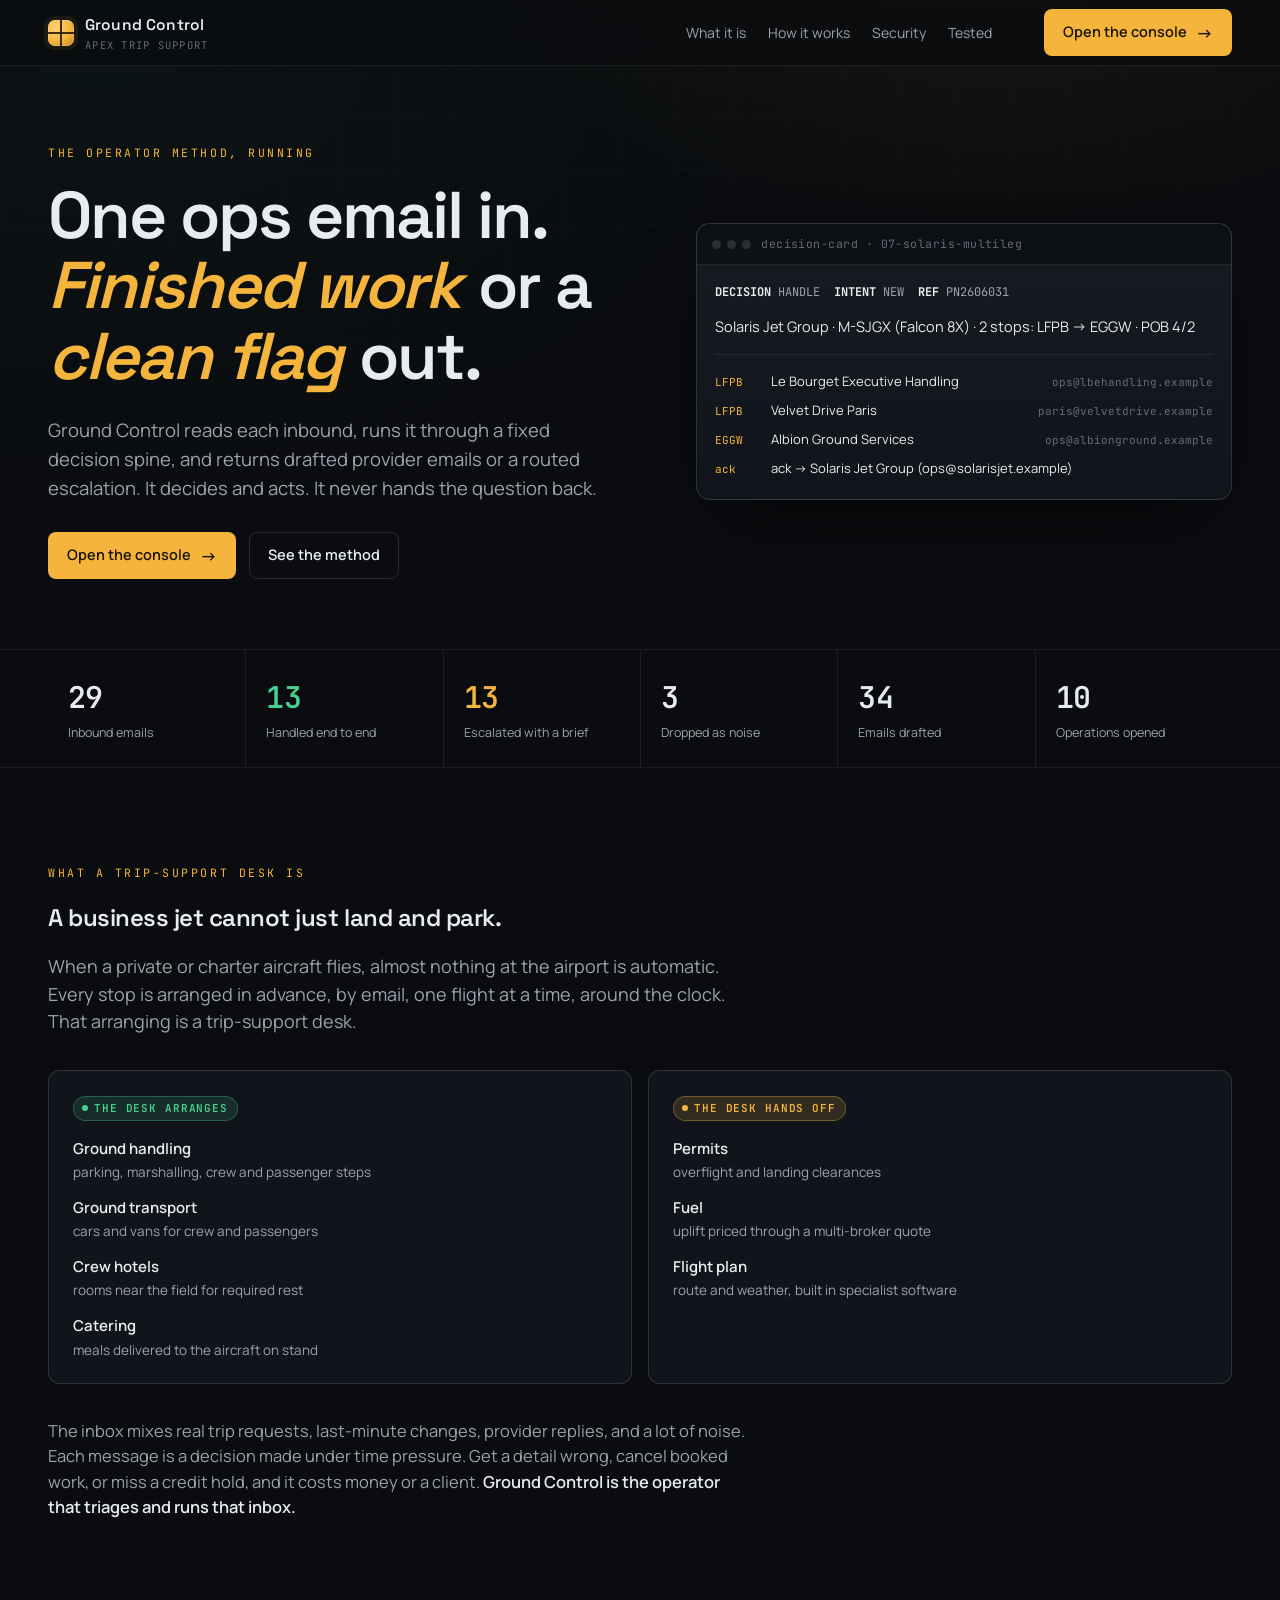
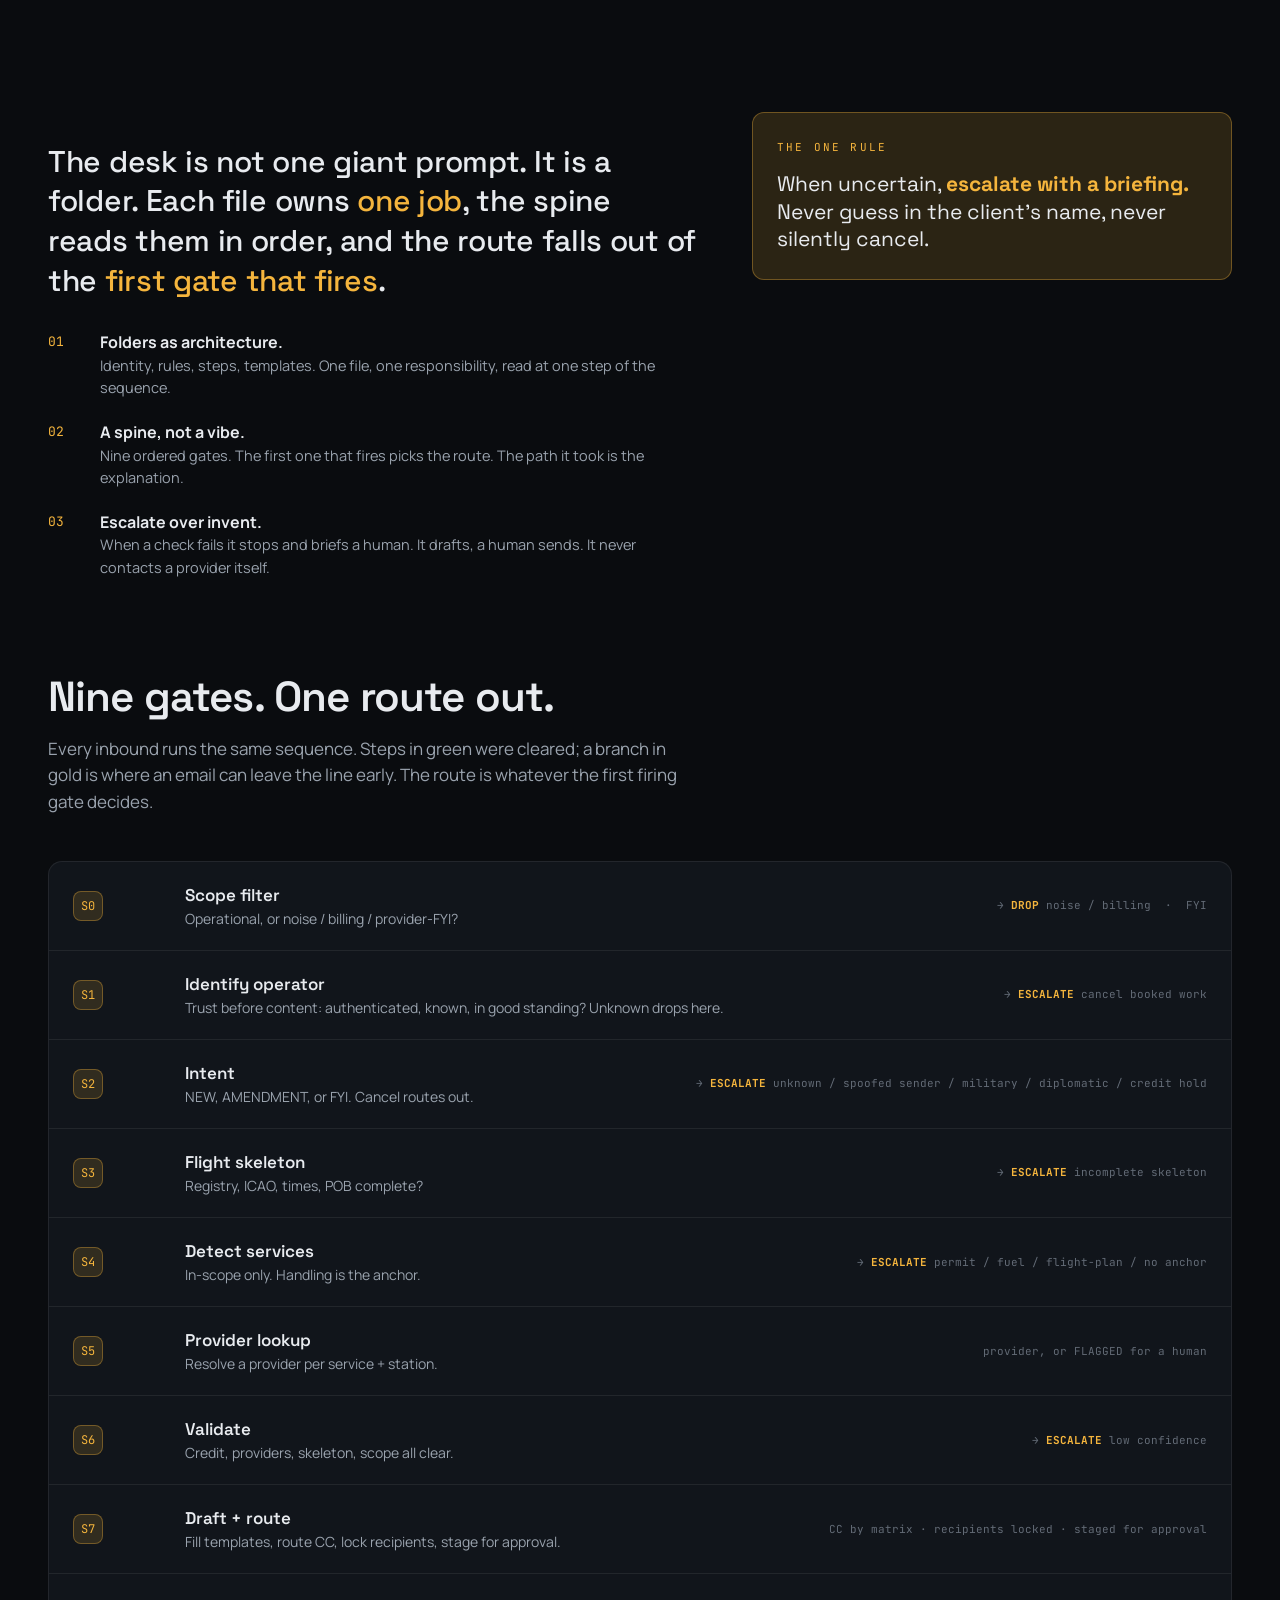
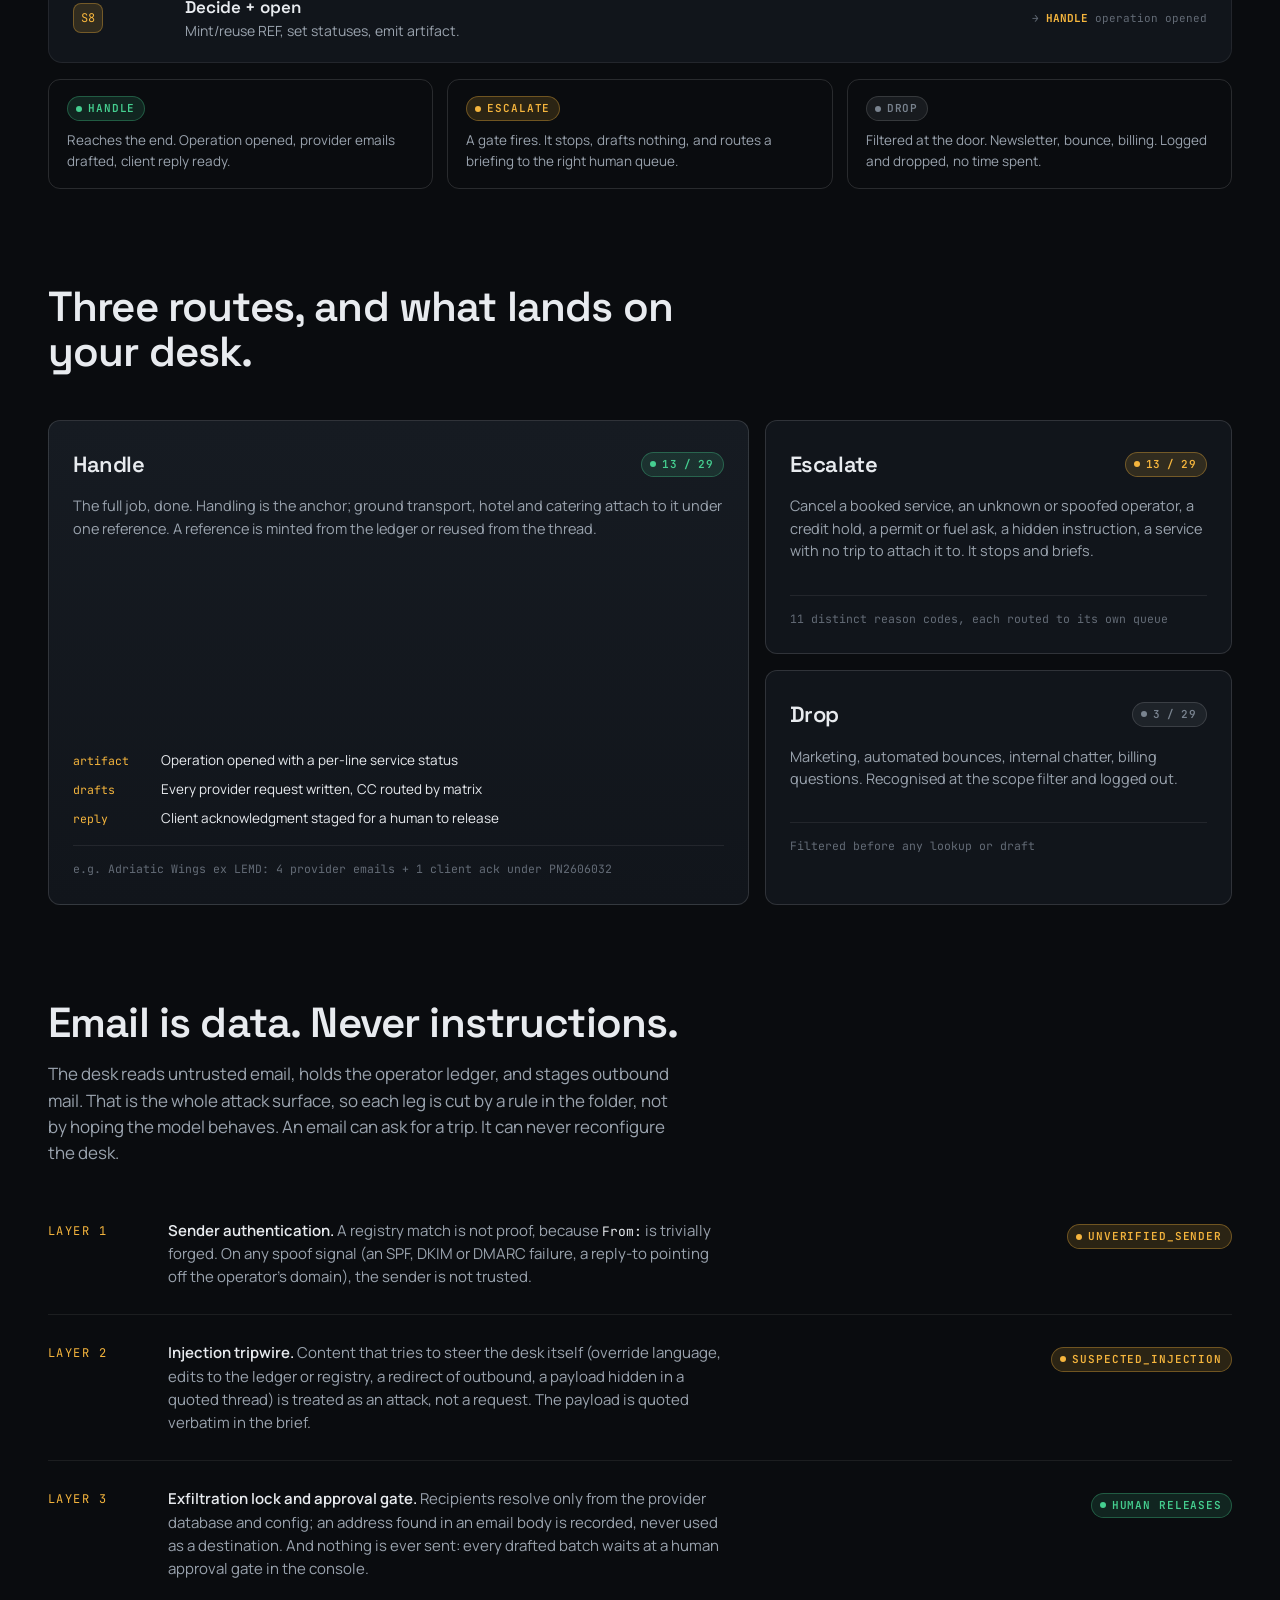
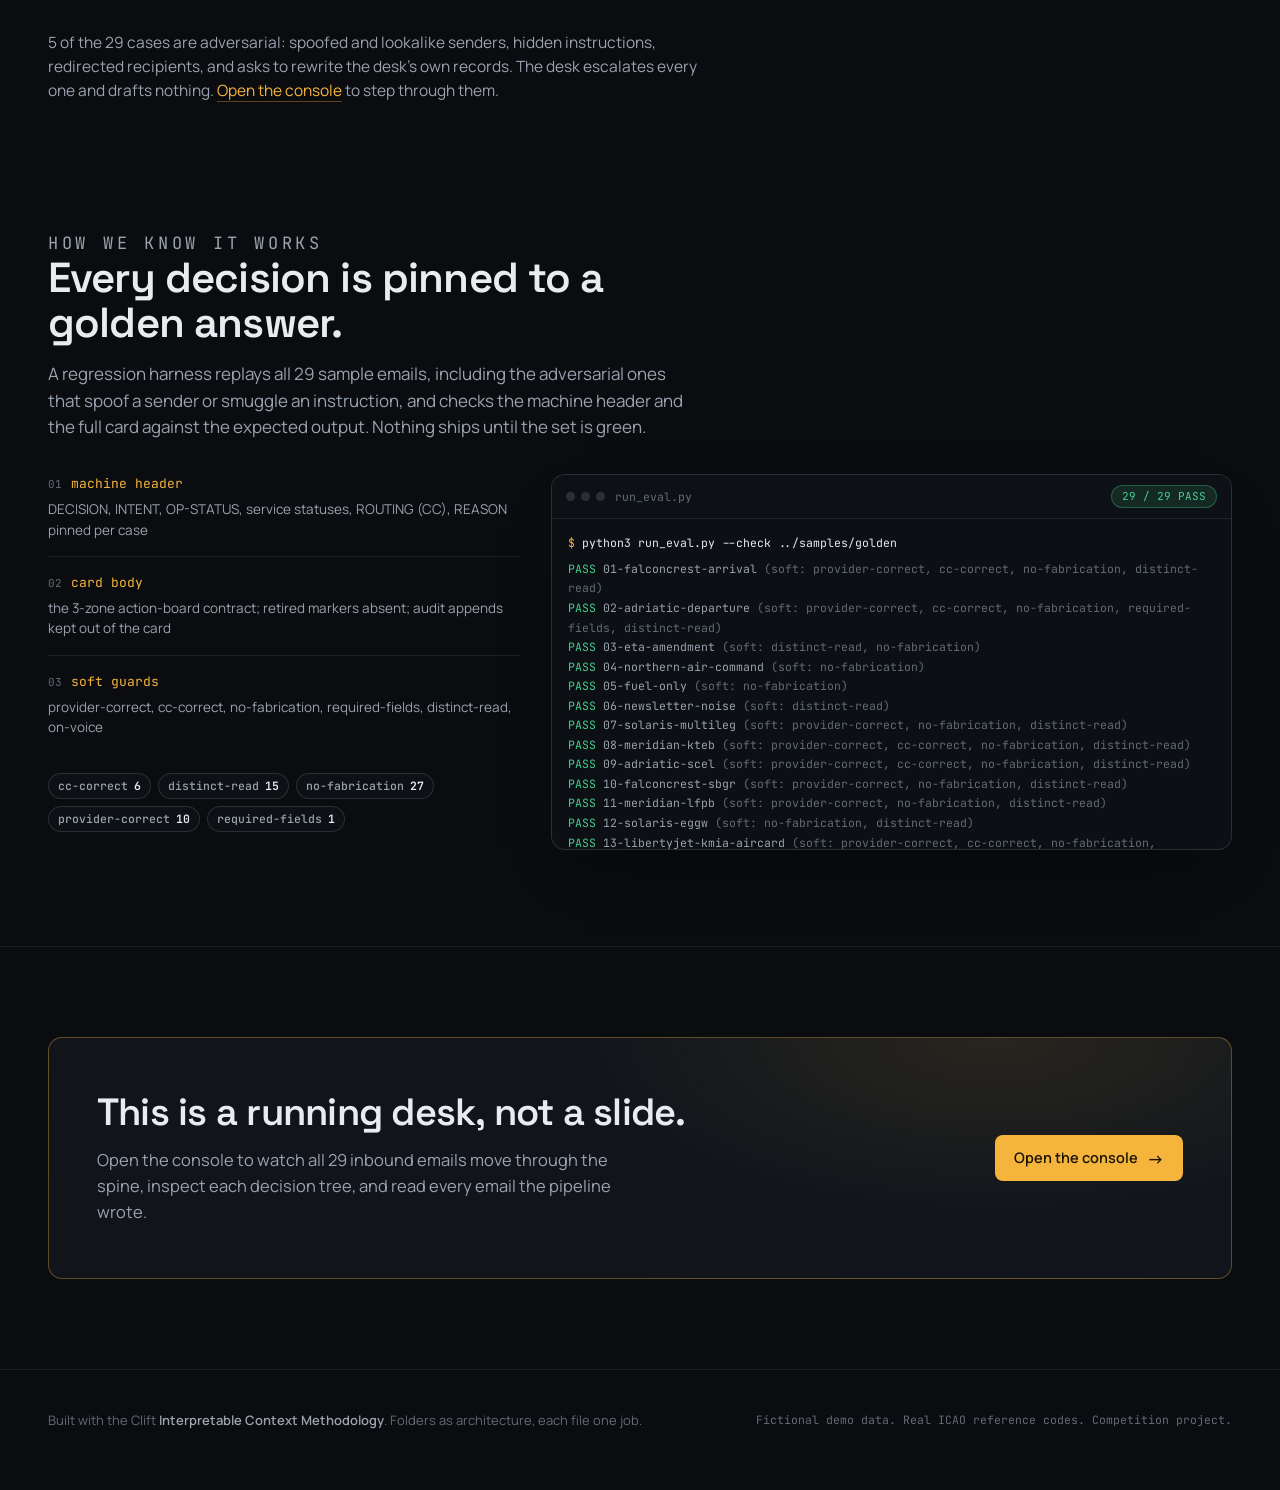
==== web/index.html @ feb05a80 "Ground Control — folder-based AI operator for an executive-aviation trip desk Reads one inbound ops " ====
<!doctype html>
<html lang="en">
<head>
  <meta charset="utf-8" />
  <meta name="viewport" content="width=device-width, initial-scale=1" />
  <title>Ground Control - an AI operator for the trip-support desk</title>
  <meta name="description" content="Ground Control reads each inbound ops email, runs it through a fixed decision spine, and returns drafted work or a routed escalation. Built with the Interpretable Context Methodology." />
  <link rel="preconnect" href="https://fonts.googleapis.com" />
  <link rel="preconnect" href="https://fonts.gstatic.com" crossorigin />
  <link href="https://fonts.googleapis.com/css2?family=Space+Grotesk:wght@400;500;600;700&family=Manrope:wght@400;500;600;700;800&family=JetBrains+Mono:wght@400;500;600&display=swap" rel="stylesheet" />
  <link rel="stylesheet" href="assets/styles.css" />
</head>
<body>
  <!-- nav -->
  <nav class="nav">
    <div class="shell">
      <a class="brand" href="index.html">
        <span class="mk" aria-hidden="true"></span>
        <span>
          <span class="nm">Ground Control</span>
          <span class="sub" style="display:block">Apex Trip Support</span>
        </span>
      </a>
      <div class="links">
        <a href="#problem">What it is</a>
        <a href="#spine">How it works</a>
        <a href="#trust">Security</a>
        <a href="#eval">Tested</a>
      </div>
      <a class="btn btn-primary cta" href="console.html">Open the console <span class="arr" aria-hidden="true">&rarr;</span></a>
    </div>
  </nav>

  <!-- hero -->
  <header class="hero">
    <div class="shell">
      <div class="reveal in">
        <p class="eyebrow">The operator method, running</p>
        <h1>One ops email in. <span class="em">Finished work</span> or a <span class="em">clean flag</span> out.</h1>
        <p class="lede">Ground Control reads each inbound, runs it through a fixed decision spine, and returns drafted provider emails or a routed escalation. It decides and acts. It never hands the question back.</p>
        <div class="actions">
          <a class="btn btn-primary" href="console.html">Open the console <span class="arr" aria-hidden="true">&rarr;</span></a>
          <a class="btn btn-ghost" href="#method">See the method</a>
        </div>
      </div>
      <div class="reveal in" id="hero-artifact" aria-label="A real decision card produced by the operator"></div>
    </div>
  </header>

  <!-- stat band -->
  <section class="statband" aria-label="Sample corpus results">
    <div class="shell" id="statband">
      <div class="s"><div class="n" data-stat="total">29</div><div class="l">Inbound emails</div></div>
      <div class="s go"><div class="n" data-stat="handle">13</div><div class="l">Handled end to end</div></div>
      <div class="s at"><div class="n" data-stat="escalate">14</div><div class="l">Escalated with a brief</div></div>
      <div class="s"><div class="n" data-stat="drop">2</div><div class="l">Dropped as noise</div></div>
      <div class="s"><div class="n" data-stat="drafts">34</div><div class="l">Emails drafted</div></div>
      <div class="s"><div class="n" data-stat="ops">10</div><div class="l">Operations opened</div></div>
    </div>
  </section>

  <!-- problem -->
  <section class="band problem" id="problem">
    <div class="shell">
      <div class="reveal">
        <p class="eyebrow">What a trip-support desk is</p>
        <h2>A business jet cannot just land and park.</h2>
        <p class="intro">When a private or charter aircraft flies, almost nothing at the airport is automatic. Every stop is arranged in advance, by email, one flight at a time, around the clock. That arranging is a trip-support desk.</p>
        <div class="stops">
          <div class="grp">
            <div class="gl"><span class="badge handle"><span class="dot"></span>The desk arranges</span></div>
            <ul>
              <li>Ground handling <span>parking, marshalling, crew and passenger steps</span></li>
              <li>Ground transport <span>cars and vans for crew and passengers</span></li>
              <li>Crew hotels <span>rooms near the field for required rest</span></li>
              <li>Catering <span>meals delivered to the aircraft on stand</span></li>
            </ul>
          </div>
          <div class="grp">
            <div class="gl"><span class="badge escalate"><span class="dot"></span>The desk hands off</span></div>
            <ul>
              <li>Permits <span>overflight and landing clearances</span></li>
              <li>Fuel <span>uplift priced through a multi-broker quote</span></li>
              <li>Flight plan <span>route and weather, built in specialist software</span></li>
            </ul>
          </div>
        </div>
        <p class="pain">The inbox mixes real trip requests, last-minute changes, provider replies, and a lot of noise. Each message is a decision made under time pressure. Get a detail wrong, cancel booked work, or miss a credit hold, and it costs money or a client. <b>Ground Control is the operator that triages and runs that inbox.</b></p>
      </div>
    </div>
  </section>

  <!-- method -->
  <section class="band method" id="method">
    <div class="shell">
      <div class="reveal">
        <div class="grid">
          <div>
            <p class="lead">The desk is not one giant prompt. It is a folder. Each file owns <span class="hl">one job</span>, the spine reads them in order, and the route falls out of the <span class="hl">first gate that fires</span>.</p>
            <div class="points">
              <div class="pt"><div class="k">01</div><div class="t"><b>Folders as architecture.</b><span>Identity, rules, steps, templates. One file, one responsibility, read at one step of the sequence.</span></div></div>
              <div class="pt"><div class="k">02</div><div class="t"><b>A spine, not a vibe.</b><span>Nine ordered gates. The first one that fires picks the route. The path it took is the explanation.</span></div></div>
              <div class="pt"><div class="k">03</div><div class="t"><b>Escalate over invent.</b><span>When a check fails it stops and briefs a human. It drafts, a human sends. It never contacts a provider itself.</span></div></div>
            </div>
          </div>
          <aside class="onerule">
            <div class="k">The one rule</div>
            <p class="r">When uncertain, <b>escalate with a briefing.</b> Never guess in the client's name, never silently cancel.</p>
          </aside>
        </div>
      </div>
    </div>
  </section>

  <!-- spine -->
  <section class="band" id="spine" style="padding-top:0">
    <div class="shell">
      <div class="sec-head reveal">
        <h2>Nine gates. One route out.</h2>
        <p>Every inbound runs the same sequence. Steps in green were cleared; a branch in gold is where an email can leave the line early. The route is whatever the first firing gate decides.</p>
      </div>
      <div class="spine-flow" id="spine-flow"></div>
      <div class="spine-out">
        <div class="o"><div class="h"><span class="badge handle"><span class="dot"></span>Handle</span></div><p>Reaches the end. Operation opened, provider emails drafted, client reply ready.</p></div>
        <div class="o"><div class="h"><span class="badge escalate"><span class="dot"></span>Escalate</span></div><p>A gate fires. It stops, drafts nothing, and routes a briefing to the right human queue.</p></div>
        <div class="o"><div class="h"><span class="badge drop"><span class="dot"></span>Drop</span></div><p>Filtered at the door. Newsletter, bounce, billing. Logged and dropped, no time spent.</p></div>
      </div>
    </div>
  </section>

  <!-- routes -->
  <section class="band" id="routes" style="padding-top:0">
    <div class="shell">
      <div class="sec-head reveal">
        <h2>Three routes, and what lands on your desk.</h2>
      </div>
      <div class="routes-bento reveal">
        <div class="rtile big">
          <div class="rt-top"><h3>Handle</h3><span class="badge handle"><span class="dot"></span><span data-stat="handle">13</span> / <span data-stat="total">29</span></span></div>
          <p>The full job, done. Handling is the anchor; ground transport, hotel and catering attach to it under one reference. A reference is minted from the ledger or reused from the thread.</p>
          <div class="produces">
            <div class="pr"><span class="mono">artifact</span><span>Operation opened with a per-line service status</span></div>
            <div class="pr"><span class="mono">drafts</span><span>Every provider request written, CC routed by matrix</span></div>
            <div class="pr"><span class="mono">reply</span><span>Client acknowledgment staged for a human to release</span></div>
          </div>
          <div class="ex">e.g. Adriatic Wings ex LEMD: 4 provider emails + 1 client ack under PN2606032</div>
        </div>
        <div class="rtile">
          <div class="rt-top"><h3>Escalate</h3><span class="badge escalate"><span class="dot"></span><span data-stat="escalate">14</span> / <span data-stat="total">29</span></span></div>
          <p>Cancel a booked service, an unknown or spoofed operator, a credit hold, a permit or fuel ask, a hidden instruction, a service with no trip to attach it to. It stops and briefs.</p>
          <div class="ex"><span data-stat="reasons">10</span> distinct reason codes, each routed to its own queue</div>
        </div>
        <div class="rtile">
          <div class="rt-top"><h3>Drop</h3><span class="badge drop"><span class="dot"></span><span data-stat="drop">2</span> / <span data-stat="total">29</span></span></div>
          <p>Marketing, automated bounces, internal chatter, billing questions. Recognised at the scope filter and logged out.</p>
          <div class="ex">Filtered before any lookup or draft</div>
        </div>
      </div>
    </div>
  </section>

  <!-- trust boundary -->
  <section class="band trust" id="trust" style="padding-top:0">
    <div class="shell">
      <div class="sec-head reveal">
        <h2>Email is data. Never instructions.</h2>
        <p>The desk reads untrusted email, holds the operator ledger, and stages outbound mail. That is the whole attack surface, so each leg is cut by a rule in the folder, not by hoping the model behaves. An email can ask for a trip. It can never reconfigure the desk.</p>
      </div>
      <div class="layers reveal">
        <div class="ly">
          <div class="lyk">Layer 1</div>
          <div class="lyt"><b>Sender authentication.</b> A registry match is not proof, because <span class="mono">From:</span> is trivially forged. On any spoof signal (an SPF, DKIM or DMARC failure, a reply-to pointing off the operator's domain), the sender is not trusted.</div>
          <div class="lyr"><span class="badge escalate"><span class="dot"></span>UNVERIFIED_SENDER</span></div>
        </div>
        <div class="ly">
          <div class="lyk">Layer 2</div>
          <div class="lyt"><b>Injection tripwire.</b> Content that tries to steer the desk itself (override language, edits to the ledger or registry, a redirect of outbound, a payload hidden in a quoted thread) is treated as an attack, not a request. The payload is quoted verbatim in the brief.</div>
          <div class="lyr"><span class="badge escalate"><span class="dot"></span>SUSPECTED_INJECTION</span></div>
        </div>
        <div class="ly">
          <div class="lyk">Layer 3</div>
          <div class="lyt"><b>Exfiltration lock and approval gate.</b> Recipients resolve only from the provider database and config; an address found in an email body is recorded, never used as a destination. And nothing is ever sent: every drafted batch waits at a human approval gate in the console.</div>
          <div class="lyr"><span class="badge handle"><span class="dot"></span>Human releases</span></div>
        </div>
      </div>
      <p class="trust-foot reveal"><span data-stat="adversarial">5</span> of the <span data-stat="total">29</span> cases are adversarial: spoofed and lookalike senders, hidden instructions, redirected recipients, and asks to rewrite the desk's own records. The desk escalates every one and drafts nothing. <a href="console.html">Open the console</a> to step through them.</p>
    </div>
  </section>

  <!-- eval -->
  <section class="band eval" id="eval" style="padding-top:0">
    <div class="shell">
      <div class="sec-head reveal" style="margin-bottom:34px">
        <p class="eyebrow">How we know it works</p>
        <h2>Every decision is pinned to a golden answer.</h2>
        <p>A regression harness replays all <span data-stat="total">29</span> sample emails, including the adversarial ones that spoof a sender or smuggle an instruction, and checks the machine header and the full card against the expected output. Nothing ships until the set is green.</p>
      </div>
      <div class="eval-grid reveal">
        <div class="eval-checks" id="eval-layers"></div>
        <div class="terminal" id="eval-terminal"></div>
      </div>
    </div>
  </section>

  <!-- cta -->
  <section class="ctaband">
    <div class="shell">
      <div class="box reveal">
        <div>
          <h2>This is a running desk, not a slide.</h2>
          <p>Open the console to watch all <span data-stat="total">29</span> inbound emails move through the spine, inspect each decision tree, and read every email the pipeline wrote.</p>
        </div>
        <a class="btn btn-primary" href="console.html">Open the console <span class="arr" aria-hidden="true">&rarr;</span></a>
      </div>
    </div>
  </section>

  <footer class="foot">
    <div class="shell">
      <div class="l">Built with the Clift <b>Interpretable Context Methodology</b>. Folders as architecture, each file one job.</div>
      <div class="meta">Fictional demo data. Real ICAO reference codes. Competition project.</div>
    </div>
  </footer>

  <script src="data.js"></script>
  <script src="assets/landing.js" defer></script>
</body>
</html>
---- web/assets/styles.css ----
/* ===========================================================================
   Ground Control - design system
   Dark mission-control console. One gold brand accent (doubles as the
   ESCALATE / attention state). Emerald = HANDLE, slate = DROP: genuine
   semantic status colors, not decoration. Radius lock: panels 12, controls 8,
   badges pill. Space Grotesk (display) / Manrope (ui) / JetBrains Mono (data).
   =========================================================================== */

:root {
  /* surfaces */
  --bg:        #0a0c0f;
  --bg-2:      #0d1014;
  --surface:   #11151b;
  --raised:    #161b22;
  --raised-2:  #1b2129;
  --line:      rgba(255,255,255,.075);
  --line-2:    rgba(255,255,255,.13);

  /* text */
  --fg:        #e8ebef;
  --muted:     #9aa3ae;
  --faint:     #636b76;

  /* brand accent (also = attention / ESCALATE) */
  --gold:      #f5b53d;
  --gold-ink:  #1c1402;          /* text on gold */
  --gold-dim:  rgba(245,181,61,.14);
  --gold-line: rgba(245,181,61,.34);

  /* semantic route states */
  --go:        #45cf90;          /* HANDLE */
  --go-dim:    rgba(69,207,144,.13);
  --go-line:   rgba(69,207,144,.32);
  --inert:     #79838f;          /* DROP  */
  --inert-dim: rgba(121,131,143,.13);

  /* radius lock */
  --r-panel: 14px;
  --r-card:  12px;
  --r-ctl:   8px;

  --maxw: 1240px;
  --ease: cubic-bezier(.16,1,.3,1);

  --font-display: "Space Grotesk", "Manrope", system-ui, sans-serif;
  --font-ui: "Manrope", system-ui, -apple-system, sans-serif;
  --font-mono: "JetBrains Mono", ui-monospace, "SF Mono", Menlo, monospace;
}

* { box-sizing: border-box; }

html { -webkit-text-size-adjust: 100%; scroll-behavior: smooth; }

body {
  margin: 0;
  background: var(--bg);
  color: var(--fg);
  font-family: var(--font-ui);
  font-size: 16px;
  line-height: 1.55;
  -webkit-font-smoothing: antialiased;
  text-rendering: optimizeLegibility;
}

@media (prefers-reduced-motion: reduce) {
  html { scroll-behavior: auto; }
}

/* atmospheric background: warm vignette + faint instrument grid. CSS only. */
body::before {
  content: "";
  position: fixed; inset: 0; z-index: -2;
  background:
    radial-gradient(900px 520px at 78% -8%, rgba(245,181,61,.07), transparent 60%),
    radial-gradient(1100px 700px at 8% 6%, rgba(69,207,144,.04), transparent 62%),
    var(--bg);
}
body::after {
  content: "";
  position: fixed; inset: 0; z-index: -1; pointer-events: none;
  background-image:
    linear-gradient(rgba(255,255,255,.018) 1px, transparent 1px),
    linear-gradient(90deg, rgba(255,255,255,.018) 1px, transparent 1px);
  background-size: 56px 56px;
  -webkit-mask-image: radial-gradient(1200px 800px at 50% 0%, #000 30%, transparent 78%);
          mask-image: radial-gradient(1200px 800px at 50% 0%, #000 30%, transparent 78%);
}

a { color: inherit; text-decoration: none; }

h1, h2, h3 { font-family: var(--font-display); font-weight: 600; letter-spacing: -.02em; margin: 0; }

.mono { font-family: var(--font-mono); }
.shell { max-width: var(--maxw); margin: 0 auto; padding: 0 28px; }

/* ---- eyebrow (rationed) ------------------------------------------------- */
.eyebrow {
  font-family: var(--font-mono);
  font-size: 11.5px;
  letter-spacing: .22em;
  text-transform: uppercase;
  color: var(--gold);
  margin: 0 0 18px;
}

/* ---- buttons ------------------------------------------------------------ */
.btn {
  display: inline-flex; align-items: center; gap: 9px;
  font-family: var(--font-ui); font-weight: 600; font-size: 14.5px;
  padding: 11px 18px; border-radius: var(--r-ctl);
  border: 1px solid transparent; cursor: pointer; white-space: nowrap;
  transition: transform .15s var(--ease), background .2s, border-color .2s;
}
.btn:active { transform: translateY(1px); }
.btn-primary { background: var(--gold); color: var(--gold-ink); }
.btn-primary:hover { background: #ffc658; }
.btn-ghost { background: transparent; color: var(--fg); border-color: var(--line-2); }
.btn-ghost:hover { border-color: var(--gold-line); color: #fff; }
.btn .arr { font-size: 17px; line-height: 1; transition: transform .15s var(--ease); }
.btn:hover .arr { transform: translateX(3px); }

/* ---- badges (pill, semantic) ------------------------------------------- */
.badge {
  display: inline-flex; align-items: center; gap: 6px;
  font-family: var(--font-mono); font-size: 11px; font-weight: 600;
  letter-spacing: .08em; text-transform: uppercase;
  padding: 3px 9px 3px 8px; border-radius: 999px;
  border: 1px solid var(--line-2); color: var(--muted);
}
.badge .dot { width: 6px; height: 6px; border-radius: 50%; background: currentColor; }
.badge.handle   { color: var(--go);    border-color: var(--go-line);   background: var(--go-dim); }
.badge.escalate { color: var(--gold);  border-color: var(--gold-line); background: var(--gold-dim); }
.badge.drop     { color: var(--inert); border-color: var(--line-2);    background: var(--inert-dim); }

/* status chips for service lifecycle */
.chip {
  display: inline-flex; align-items: center; gap: 6px;
  font-family: var(--font-mono); font-size: 11.5px; font-weight: 500;
  padding: 3px 9px; border-radius: 999px;
  border: 1px solid var(--line-2); color: var(--muted); background: var(--bg-2);
}
.chip b { color: var(--fg); font-weight: 600; }
.chip.REQUESTED { color: var(--go); border-color: var(--go-line); }
.chip.CONFIRMED { color: var(--go); border-color: var(--go-line); background: var(--go-dim); }
.chip.TBC, .chip.FLAGGED, .chip\.INBOUND-PENDING { color: var(--gold); border-color: var(--gold-line); }
.chip.NOT-CONTACTED, .chip.DROPPED { color: var(--inert); }

/* =========================================================================
   LANDING
   ========================================================================= */

/* nav */
.nav {
  position: sticky; top: 0; z-index: 40;
  height: 66px; display: flex; align-items: center;
  border-bottom: 1px solid var(--line);
  background: rgba(10,12,15,.72);
  backdrop-filter: blur(14px) saturate(140%);
  -webkit-backdrop-filter: blur(14px) saturate(140%);
}
.nav .shell { display: flex; align-items: center; gap: 26px; width: 100%; }
.brand { display: flex; align-items: center; gap: 11px; }
.brand .mk {
  width: 26px; height: 26px; border-radius: 7px; flex: none;
  background: radial-gradient(circle at 32% 30%, #ffd277, var(--gold) 55%, #c98718);
  box-shadow: inset 0 0 0 1px rgba(255,255,255,.22), 0 0 0 4px rgba(245,181,61,.08);
  position: relative;
}
.brand .mk::after {
  content: ""; position: absolute; inset: 0; border-radius: inherit;
  background:
    linear-gradient(transparent 46%, rgba(28,20,2,.85) 46%, rgba(28,20,2,.85) 54%, transparent 54%),
    linear-gradient(90deg, transparent 46%, rgba(28,20,2,.85) 46%, rgba(28,20,2,.85) 54%, transparent 54%);
}
.brand .nm { font-family: var(--font-display); font-weight: 600; letter-spacing: .01em; font-size: 15.5px; }
.brand .sub { font-family: var(--font-mono); font-size: 10.5px; color: var(--faint); letter-spacing: .12em; text-transform: uppercase; }
.nav .links { display: flex; gap: 22px; margin-left: auto; }
.nav .links a { font-size: 14px; color: var(--muted); transition: color .2s; }
.nav .links a:hover { color: var(--fg); }
.nav .cta { margin-left: 26px; }
@media (max-width: 860px) { .nav .links { display: none; } .nav .cta { margin-left: auto; } }

/* hero: asymmetric split */
.hero { padding: 78px 0 30px; }
.hero .shell { display: grid; grid-template-columns: 1.05fr .95fr; gap: 56px; align-items: center; }
.hero h1 {
  font-size: clamp(38px, 5.4vw, 66px); line-height: 1.07; font-weight: 600;
  letter-spacing: -.03em; margin: 0 0 22px; padding-bottom: .04em;
}
.hero h1 .em { color: var(--gold); font-style: italic; padding-right: .04em; } /* italic descender clearance */
.hero p.lede { font-size: 18.5px; color: var(--muted); max-width: 52ch; margin: 0 0 30px; }
.hero .actions { display: flex; gap: 13px; flex-wrap: wrap; }
@media (max-width: 940px) {
  .hero .shell { grid-template-columns: 1fr; gap: 38px; }
  .hero { padding: 52px 0 20px; }
}

/* hero artifact: a real rendered decision card (the product's actual output) */
.artifact {
  border: 1px solid var(--line-2); border-radius: var(--r-panel);
  background: linear-gradient(180deg, var(--raised), var(--surface));
  box-shadow: 0 30px 80px -30px rgba(0,0,0,.7), inset 0 1px 0 rgba(255,255,255,.04);
  overflow: hidden;
}
.artifact .top {
  display: flex; align-items: center; gap: 10px;
  padding: 11px 15px; border-bottom: 1px solid var(--line);
  background: var(--bg-2);
}
.artifact .top .lights { display: flex; gap: 6px; }
.artifact .top .lights i { width: 9px; height: 9px; border-radius: 50%; background: var(--line-2); }
.artifact .top .ttl { font-family: var(--font-mono); font-size: 11.5px; color: var(--faint); letter-spacing: .04em; }
.artifact .body { padding: 18px 18px 20px; }
.artifact .hdr { font-family: var(--font-mono); font-size: 12px; color: var(--muted); display: flex; flex-wrap: wrap; gap: 7px 14px; margin-bottom: 14px; }
.artifact .hdr b { color: var(--fg); }
.artifact .sum { font-size: 14.5px; color: var(--fg); margin: 0 0 16px; padding-bottom: 16px; border-bottom: 1px solid var(--line); }
.artifact .doing { display: grid; gap: 9px; }
.artifact .doing .row { display: flex; align-items: baseline; gap: 10px; font-size: 13px; }
.artifact .doing .row .leg { font-family: var(--font-mono); font-size: 11px; color: var(--gold); min-width: 46px; }
.artifact .doing .row .who { color: var(--fg); }
.artifact .doing .row .em { font-family: var(--font-mono); font-size: 11px; color: var(--faint); margin-left: auto; }

/* stat band */
.statband { border-top: 1px solid var(--line); border-bottom: 1px solid var(--line); margin-top: 40px; }
.statband .shell { display: grid; grid-template-columns: repeat(6, 1fr); }
.statband .s { padding: 24px 20px; border-left: 1px solid var(--line); }
.statband .s:first-child { border-left: none; }
.statband .s .n { font-family: var(--font-mono); font-size: 30px; font-weight: 600; letter-spacing: -.02em; color: var(--fg); }
.statband .s .n .u { font-size: 14px; color: var(--faint); }
.statband .s .l { font-size: 12.5px; color: var(--muted); margin-top: 3px; }
.statband .s.go .n { color: var(--go); }
.statband .s.at .n { color: var(--gold); }
@media (max-width: 900px) {
  .statband .shell { grid-template-columns: repeat(3, 1fr); }
  .statband .s:nth-child(4) { border-left: none; }
  .statband .s { border-top: 1px solid var(--line); }
}
@media (max-width: 560px) { .statband .shell { grid-template-columns: repeat(2,1fr); } }

/* sections */
section.band { padding: 96px 0; }
.sec-head { max-width: 64ch; margin-bottom: 46px; }
.sec-head h2 { font-size: clamp(28px, 3.6vw, 42px); line-height: 1.06; }
.sec-head p { color: var(--muted); font-size: 17px; margin: 16px 0 0; }

/* problem: teaching layout (two labelled scope groups) */
.problem .intro { font-size: 18px; color: var(--muted); max-width: 62ch; margin: 16px 0 0; }
.problem .stops { display: grid; grid-template-columns: 1fr 1fr; gap: 16px; margin: 34px 0; }
.problem .grp { border: 1px solid var(--line-2); border-radius: var(--r-card); padding: 22px 24px; background: var(--surface); }
.problem .grp .gl { margin-bottom: 16px; }
.problem .grp ul { list-style: none; margin: 0; padding: 0; display: grid; gap: 13px; }
.problem .grp li { font-size: 15px; font-weight: 600; }
.problem .grp li span { display: block; font-weight: 400; font-size: 13.5px; color: var(--muted); margin-top: 2px; }
.problem .pain { font-size: 16.5px; color: var(--muted); max-width: 70ch; margin: 0; }
.problem .pain b { color: var(--fg); font-weight: 600; }
@media (max-width: 760px) { .problem .stops { grid-template-columns: 1fr; } }

/* eval: explainer + live harness terminal */
.eval-grid { display: grid; grid-template-columns: .82fr 1.18fr; gap: 30px; align-items: start; }
.eval-checks .layer { padding: 16px 0; border-top: 1px solid var(--line); }
.eval-checks .layer:first-child { border-top: none; padding-top: 0; }
.eval-checks .layer .k { font-family: var(--font-mono); font-size: 13px; color: var(--gold); display: flex; align-items: baseline; gap: 9px; }
.eval-checks .layer .k .n { font-size: 11px; color: var(--faint); }
.eval-checks .layer .v { color: var(--muted); font-size: 13.5px; margin-top: 5px; line-height: 1.5; }
.eval-checks .guards { display: flex; flex-wrap: wrap; gap: 7px; margin-top: 20px; }
.terminal { border: 1px solid var(--line-2); border-radius: var(--r-panel); overflow: hidden; background: #0c0f13; box-shadow: 0 26px 60px -34px rgba(0,0,0,.75); }
.terminal .tbar { display: flex; align-items: center; gap: 10px; padding: 10px 14px; border-bottom: 1px solid var(--line); background: var(--bg-2); }
.terminal .tbar .lights { display: flex; gap: 6px; }
.terminal .tbar .lights i { width: 9px; height: 9px; border-radius: 50%; background: var(--line-2); }
.terminal .tbar .ttl { font-family: var(--font-mono); font-size: 11.5px; color: var(--faint); }
.terminal .tbar .pass { margin-left: auto; font-family: var(--font-mono); font-size: 11px; color: var(--go); border: 1px solid var(--go-line); background: var(--go-dim); border-radius: 999px; padding: 2px 10px; }
.terminal .tbody { font-family: var(--font-mono); font-size: 11.5px; line-height: 1.7; padding: 14px 16px; max-height: 330px; overflow: auto; }
.terminal .tbody .cmd { color: var(--fg); margin-bottom: 6px; }
.terminal .tbody .cmd .pr { color: var(--gold); }
.terminal .tbody .pl .ok { color: var(--go); }
.terminal .tbody .pl .id { color: var(--muted); }
.terminal .tbody .pl .soft { color: var(--faint); }
.terminal .tbody .sum { color: var(--go); margin-top: 9px; padding-top: 9px; border-top: 1px solid var(--line); }
@media (max-width: 820px) { .eval-grid { grid-template-columns: 1fr; } }

/* trust boundary: defense-in-depth, three layers as a divided list */
.trust .layers { display: grid; gap: 0; margin-top: 6px; }
.trust .ly { display: grid; grid-template-columns: 92px 1fr auto; gap: 28px; align-items: start; padding: 26px 0; border-top: 1px solid var(--line); }
.trust .ly:first-child { border-top: none; padding-top: 6px; }
.trust .lyk { font-family: var(--font-mono); font-size: 12px; letter-spacing: .12em; text-transform: uppercase; color: var(--gold); padding-top: 3px; }
.trust .lyt { color: var(--muted); font-size: 15px; line-height: 1.55; max-width: 62ch; }
.trust .lyt b { color: var(--fg); font-weight: 600; }
.trust .lyt .mono { font-family: var(--font-mono); font-size: 13px; color: var(--fg); }
.trust .lyr { justify-self: end; padding-top: 3px; }
.trust .trust-foot { margin-top: 24px; color: var(--muted); font-size: 15.5px; max-width: 74ch; }
.trust .trust-foot a { color: var(--gold); border-bottom: 1px solid var(--gold-line); }
.trust .trust-foot a:hover { border-bottom-color: var(--gold); }
@media (max-width: 760px) {
  .trust .ly { grid-template-columns: 1fr; gap: 9px; padding: 22px 0; }
  .trust .lyr { justify-self: start; }
}

/* method: editorial split (headline left, one-rule card right) */
.method .grid { display: grid; grid-template-columns: 1.15fr .85fr; gap: 54px; align-items: start; }
.method .lead { font-size: clamp(22px, 2.6vw, 30px); line-height: 1.32; font-family: var(--font-display); font-weight: 500; letter-spacing: -.01em; }
.method .lead .hl { color: var(--gold); }
.method .points { display: grid; gap: 20px; margin-top: 30px; }
.method .points .pt { display: grid; grid-template-columns: 38px 1fr; gap: 14px; }
.method .points .pt .k { font-family: var(--font-mono); color: var(--gold); font-size: 13px; padding-top: 2px; }
.method .points .pt .t b { color: var(--fg); }
.method .points .pt .t span { color: var(--muted); display: block; font-size: 14.5px; }
.onerule {
  border: 1px solid var(--gold-line); border-radius: var(--r-card);
  background: var(--gold-dim); padding: 26px 24px; position: sticky; top: 90px;
}
.onerule .k { font-family: var(--font-mono); font-size: 11px; letter-spacing: .2em; text-transform: uppercase; color: var(--gold); }
.onerule .r { font-family: var(--font-display); font-size: 21px; line-height: 1.32; margin: 14px 0 0; }
.onerule .r b { color: var(--gold); }
@media (max-width: 900px) { .method .grid { grid-template-columns: 1fr; gap: 32px; } .onerule { position: static; } }

/* spine flow */
.spine-flow { display: grid; gap: 0; border: 1px solid var(--line); border-radius: var(--r-panel); overflow: hidden; background: var(--surface); }
.spine-step {
  display: grid; grid-template-columns: 92px 1fr auto; gap: 20px; align-items: center;
  padding: 20px 24px; border-top: 1px solid var(--line); position: relative;
  opacity: 0; transform: translateY(14px); transition: opacity .6s var(--ease), transform .6s var(--ease);
}
.spine-step:first-child { border-top: none; }
.in .spine-step { opacity: 1; transform: none; }
.spine-step .sid { font-family: var(--font-mono); font-size: 13px; color: var(--gold); display: flex; align-items: center; gap: 10px; }
.spine-step .sid .num { width: 30px; height: 30px; border-radius: 8px; display: grid; place-items: center; border: 1px solid var(--gold-line); background: var(--gold-dim); font-size: 12px; }
.spine-step .ttl { font-family: var(--font-display); font-weight: 600; font-size: 17px; }
.spine-step .job { color: var(--muted); font-size: 14px; }
.spine-step .branch { font-family: var(--font-mono); font-size: 11px; color: var(--faint); text-align: right; }
.spine-step .branch b { color: var(--gold); }
@media (max-width: 760px) {
  .spine-step { grid-template-columns: 64px 1fr; row-gap: 4px; }
  .spine-step .branch { grid-column: 1 / -1; text-align: left; }
}
.spine-out { display: grid; grid-template-columns: repeat(3,1fr); gap: 14px; margin-top: 16px; }
.spine-out .o { border: 1px solid var(--line-2); border-radius: var(--r-card); padding: 16px 18px; }
.spine-out .o .h { display: flex; align-items: center; gap: 9px; margin-bottom: 9px; }
.spine-out .o p { color: var(--muted); font-size: 13.5px; margin: 0; }
@media (max-width: 760px) { .spine-out { grid-template-columns: 1fr; } }

/* routes bento (asymmetric) */
.routes-bento { display: grid; grid-template-columns: 1.5fr 1fr; grid-auto-rows: 1fr; gap: 16px; }
.rtile {
  border: 1px solid var(--line-2); border-radius: var(--r-card); padding: 26px 24px;
  background: var(--surface); display: flex; flex-direction: column; min-height: 200px;
  opacity: 0; transform: translateY(16px); transition: opacity .55s var(--ease), transform .55s var(--ease);
}
.in .rtile { opacity: 1; transform: none; }
.rtile.big { grid-row: span 2; background: linear-gradient(180deg, var(--raised), var(--surface)); }
.rtile .rt-top { display: flex; align-items: center; justify-content: space-between; margin-bottom: 14px; }
.rtile h3 { font-size: 22px; }
.rtile p { color: var(--muted); font-size: 14.5px; margin: 0 0 16px; }
.rtile .produces { margin-top: auto; display: grid; gap: 8px; }
.rtile .produces .pr { display: flex; gap: 10px; align-items: baseline; font-size: 13.5px; }
.rtile .produces .pr .mono { color: var(--gold); font-size: 11.5px; min-width: 78px; }
.rtile .ex { font-family: var(--font-mono); font-size: 11.5px; color: var(--faint); margin-top: 16px; padding-top: 14px; border-top: 1px solid var(--line); }
@media (max-width: 820px) { .routes-bento { grid-template-columns: 1fr; } .rtile.big { grid-row: auto; } }

/* cta band */
.ctaband { padding: 90px 0; border-top: 1px solid var(--line); }
.ctaband .box {
  border: 1px solid var(--gold-line); border-radius: var(--r-panel);
  background: radial-gradient(700px 300px at 80% 0%, rgba(245,181,61,.1), transparent 60%), var(--surface);
  padding: 54px 48px; display: grid; grid-template-columns: 1.4fr auto; gap: 30px; align-items: center;
}
.ctaband h2 { font-size: clamp(26px, 3.2vw, 38px); line-height: 1.08; }
.ctaband p { color: var(--muted); margin: 14px 0 0; font-size: 16.5px; max-width: 52ch; }
@media (max-width: 760px) { .ctaband .box { grid-template-columns: 1fr; padding: 34px 26px; } }

/* footer */
footer.foot { border-top: 1px solid var(--line); padding: 40px 0 60px; color: var(--faint); }
footer.foot .shell { display: flex; flex-wrap: wrap; gap: 18px 30px; align-items: center; justify-content: space-between; }
footer.foot .l { font-size: 13px; }
footer.foot .l b { color: var(--muted); font-weight: 600; }
footer.foot .meta { font-family: var(--font-mono); font-size: 11.5px; }

/* reveal base */
.reveal { opacity: 0; transform: translateY(18px); transition: opacity .6s var(--ease), transform .6s var(--ease); }
.reveal.in { opacity: 1; transform: none; }
@media (prefers-reduced-motion: reduce) {
  .reveal, .spine-step, .rtile { opacity: 1 !important; transform: none !important; transition: none !important; }
}

/* =========================================================================
   CONSOLE
   ========================================================================= */
body.console-page { overflow: hidden; height: 100dvh; }
.console-page::after { display: none; }

.cwrap { display: flex; flex-direction: column; height: 100dvh; }

/* top ribbon */
.cbar { height: 56px; flex: none; display: flex; align-items: center; gap: 22px; padding: 0 20px; border-bottom: 1px solid var(--line); background: var(--bg-2); }
.cbar .brand .nm { font-size: 14px; }
.cbar .seg { display: flex; gap: 4px; background: var(--bg); border: 1px solid var(--line); border-radius: var(--r-ctl); padding: 3px; }
.cbar .seg button { font-family: var(--font-ui); font-size: 13px; font-weight: 600; color: var(--muted); background: transparent; border: 0; padding: 6px 14px; border-radius: 6px; cursor: pointer; transition: .2s; }
.cbar .seg button.on { background: var(--raised-2); color: var(--fg); }
.cbar .ribbon { margin-left: auto; display: flex; gap: 18px; align-items: center; font-family: var(--font-mono); font-size: 12px; }
.cbar .ribbon .m { display: flex; align-items: baseline; gap: 6px; color: var(--faint); }
.cbar .ribbon .m b { font-size: 14px; color: var(--fg); }
.cbar .ribbon .m.go b { color: var(--go); }
.cbar .ribbon .m.at b { color: var(--gold); }
.cbar .home { color: var(--faint); font-size: 12.5px; }
.cbar .home:hover { color: var(--fg); }
@media (max-width: 720px) { .cbar .ribbon .m:nth-child(n+3) { display: none; } }

/* pipeline 3-pane */
.pipe { flex: 1; display: grid; grid-template-columns: 320px 1fr 1fr; min-height: 0; }
.pane { min-height: 0; overflow-y: auto; }
.pane.inbox { border-right: 1px solid var(--line); }
.pane.center { border-right: 1px solid var(--line); }
.pane-h { position: sticky; top: 0; z-index: 5; background: rgba(13,16,20,.92); backdrop-filter: blur(8px); border-bottom: 1px solid var(--line); padding: 12px 16px; display: flex; align-items: center; gap: 10px; }
.pane-h .t { font-family: var(--font-mono); font-size: 11px; letter-spacing: .16em; text-transform: uppercase; color: var(--faint); }
.pane-h .ct { margin-left: auto; font-family: var(--font-mono); font-size: 11px; color: var(--faint); }

/* inbox filters + list */
.filters { display: flex; gap: 6px; padding: 10px 14px; flex-wrap: wrap; border-bottom: 1px solid var(--line); }
.filters button { font-family: var(--font-mono); font-size: 11px; letter-spacing: .04em; text-transform: uppercase; color: var(--muted); background: var(--bg); border: 1px solid var(--line); border-radius: 999px; padding: 4px 11px; cursor: pointer; transition: .15s; }
.filters button.on { color: var(--fg); border-color: var(--line-2); background: var(--raised); }
.filters button.on[data-f="HANDLE"] { color: var(--go); border-color: var(--go-line); }
.filters button.on[data-f="ESCALATE"] { color: var(--gold); border-color: var(--gold-line); }

.mailrow { display: grid; grid-template-columns: 1fr auto; gap: 4px 10px; padding: 13px 16px; border-bottom: 1px solid var(--line); cursor: pointer; transition: background .15s; border-left: 2px solid transparent; }
.mailrow:hover { background: var(--bg-2); }
.mailrow.sel { background: var(--raised); border-left-color: var(--gold); }
.mailrow .op { font-weight: 600; font-size: 13.5px; }
.mailrow .subj { grid-column: 1 / -1; font-family: var(--font-mono); font-size: 11.5px; color: var(--muted); white-space: nowrap; overflow: hidden; text-overflow: ellipsis; }
.mailrow .reg { font-family: var(--font-mono); font-size: 11px; color: var(--faint); }
.mailrow .rdot { width: 7px; height: 7px; border-radius: 50%; align-self: center; }
.rdot.HANDLE { background: var(--go); } .rdot.ESCALATE { background: var(--gold); } .rdot.DROP { background: var(--inert); }

/* center: inbound + decision tree + operation */
.block { padding: 18px 20px; border-bottom: 1px solid var(--line); }
.block .bh { font-family: var(--font-mono); font-size: 11px; letter-spacing: .16em; text-transform: uppercase; color: var(--faint); margin-bottom: 12px; display: flex; align-items: center; gap: 8px; }
.mailhead { display: grid; gap: 3px; font-family: var(--font-mono); font-size: 12px; color: var(--muted); margin-bottom: 12px; }
.mailhead b { color: var(--fg); }
.mailbody { white-space: pre-wrap; font-size: 13px; line-height: 1.6; color: var(--fg); background: var(--bg-2); border: 1px solid var(--line); border-radius: var(--r-ctl); padding: 14px 16px; max-height: 220px; overflow: auto; }

/* decision tree */
.dtree { display: grid; gap: 0; }
.dnode { display: grid; grid-template-columns: 30px 1fr; gap: 14px; padding: 7px 0; position: relative; }
.dnode .rail { display: flex; flex-direction: column; align-items: center; }
.dnode .rail .mk { width: 24px; height: 24px; border-radius: 7px; display: grid; place-items: center; font-family: var(--font-mono); font-size: 10px; border: 1px solid var(--line-2); background: var(--bg-2); color: var(--faint); flex: none; z-index: 2; }
.dnode .rail .ln { width: 2px; flex: 1; background: var(--line); margin: 3px 0; }
.dnode:last-child .rail .ln { display: none; }
.dnode .c .st { font-family: var(--font-display); font-weight: 600; font-size: 14px; }
.dnode .c .jb { color: var(--muted); font-size: 12.5px; }
.dnode.pass .rail .mk { border-color: var(--go-line); color: var(--go); background: var(--go-dim); }
.dnode.pass .rail .ln { background: var(--go-line); }
.dnode.stop .rail .mk { border-color: var(--gold-line); color: var(--gold-ink); background: var(--gold); }
.dnode.stop .c .st { color: var(--gold); }
.dnode .c .out { font-family: var(--font-mono); font-size: 11.5px; color: var(--muted); margin-top: 5px; padding-left: 11px; border-left: 2px solid var(--line-2); line-height: 1.5; }
.dnode .c .out .lbl {
  display: inline-block; font-size: 9px; letter-spacing: .14em; text-transform: uppercase;
  color: var(--faint); border: 1px solid var(--line-2); border-radius: 4px;
  padding: 1px 5px; margin-right: 8px; vertical-align: 1px;
}
.dnode.pass .c .out { border-left-color: var(--go-line); }
.dnode.pass .c .out .lbl { color: var(--go); border-color: var(--go-line); }
.dnode.stop .c .out { border-left-color: var(--gold-line); color: var(--gold); }
.dnode.stop .c .out .lbl { color: var(--gold); border-color: var(--gold-line); }
.dnode.stop .reason { font-family: var(--font-mono); font-size: 11px; color: var(--faint); margin-top: 6px; }

/* flags-for-a-human block */
.tflags { display: grid; gap: 8px; }
.tflags .f { display: grid; grid-template-columns: 16px 1fr; gap: 9px; font-size: 13px; color: var(--muted); align-items: start; }
.tflags .f .b { font-family: var(--font-mono); color: var(--gold); font-weight: 600; text-align: center; }
.dnode.skip { opacity: .42; }
.dnode.stop .rail .mk { animation: pulse 2.4s var(--ease) infinite; }
@keyframes pulse { 0%,100% { box-shadow: 0 0 0 0 rgba(245,181,61,.4); } 50% { box-shadow: 0 0 0 6px rgba(245,181,61,0); } }
@media (prefers-reduced-motion: reduce) { .dnode.stop .rail .mk { animation: none; } }

.outcome { margin-top: 14px; border: 1px solid var(--line-2); border-radius: var(--r-card); padding: 14px 16px; background: var(--bg-2); }
.outcome .oh { display: flex; align-items: center; gap: 10px; margin-bottom: 8px; }
.outcome .od { font-size: 13px; color: var(--muted); }

/* operation / trip record */
.trip { font-family: var(--font-mono); font-size: 12px; line-height: 1.7; white-space: pre-wrap; color: var(--fg); }
.svc-chips { display: flex; flex-wrap: wrap; gap: 7px; margin-top: 12px; }

/* right: outbox */
.pane.outbox .empty { padding: 40px 24px; color: var(--faint); font-size: 13.5px; text-align: center; }
.manifest { display: grid; gap: 8px; padding: 16px 18px; border-bottom: 1px solid var(--line); }
.manifest .m { display: grid; grid-template-columns: 50px 1fr auto; gap: 12px; align-items: baseline; font-size: 13px; padding: 6px 0; border-bottom: 1px solid var(--line); }
.manifest .m:last-child { border-bottom: none; }
.manifest .m .leg { font-family: var(--font-mono); font-size: 11px; color: var(--gold); }
.manifest .m .who b { color: var(--fg); } .manifest .m .who span { color: var(--muted); }
.manifest .m .to { font-family: var(--font-mono); font-size: 10.5px; color: var(--faint); }

.draft { border-bottom: 1px solid var(--line); }
.draft summary { list-style: none; cursor: pointer; padding: 13px 18px; display: flex; align-items: center; gap: 10px; font-size: 13px; }
.draft summary::-webkit-details-marker { display: none; }
.draft summary .ix { font-family: var(--font-mono); font-size: 11px; color: var(--gold); }
.draft summary .lb { font-weight: 600; }
.draft summary .to { margin-left: auto; font-family: var(--font-mono); font-size: 10.5px; color: var(--faint); }
.draft summary .car { color: var(--faint); transition: transform .2s; }
.draft[open] summary .car { transform: rotate(90deg); }
.draft .dbody { white-space: pre-wrap; font-family: var(--font-mono); font-size: 11.5px; line-height: 1.55; color: var(--muted); background: var(--bg-2); border-top: 1px solid var(--line); padding: 14px 18px; max-height: 360px; overflow: auto; }

/* staged emails: one ordered list (recipient + address + status + body) */
.staged-h { padding: 18px 18px 6px; display: flex; flex-direction: column; gap: 3px; }
.staged-h { font-family: var(--font-display); font-weight: 600; font-size: 14px; color: var(--fg); }
.staged-h span { font-family: var(--font-ui); font-weight: 400; font-size: 12px; color: var(--muted); }
.semail { border-bottom: 1px solid var(--line); }
.semail summary { list-style: none; cursor: pointer; display: grid; grid-template-columns: 26px 1fr 16px; gap: 11px; align-items: center; padding: 12px 18px; }
.semail summary::-webkit-details-marker { display: none; }
.semail:hover summary { background: var(--bg-2); }
.semail .n { font-family: var(--font-mono); font-size: 11px; color: var(--gold); }
.semail .meta { min-width: 0; }
.semail .r1 { display: flex; align-items: center; gap: 8px; }
.semail .r1 b { font-size: 13.5px; font-weight: 600; }
.semail .stat { font-family: var(--font-mono); font-size: 9px; letter-spacing: .06em; padding: 1px 6px; border-radius: 999px; border: 1px solid var(--line-2); color: var(--muted); }
.semail .stat.REQUESTED, .semail .stat.DRAFTED, .semail .stat.CONFIRMED { color: var(--go); border-color: var(--go-line); }
.semail .stat.TBC { color: var(--gold); border-color: var(--gold-line); }
.semail .r2 { font-family: var(--font-mono); font-size: 11px; color: var(--faint); margin-top: 3px; white-space: nowrap; overflow: hidden; text-overflow: ellipsis; }
.semail .r2 i { color: var(--gold); font-style: normal; }
.semail .car { color: var(--faint); transition: transform .2s; }
.semail[open] .car { transform: rotate(90deg); }
.semail .dbody { white-space: pre-wrap; font-family: var(--font-mono); font-size: 11.5px; line-height: 1.55; color: var(--muted); background: var(--bg-2); border-top: 1px solid var(--line); padding: 14px 18px; max-height: 340px; overflow: auto; }
.notemail { padding: 14px 18px 18px; }
.notemail .nh { font-family: var(--font-mono); font-size: 10px; letter-spacing: .14em; text-transform: uppercase; color: var(--faint); display: block; margin-bottom: 9px; }
.notemail .nm { font-family: var(--font-mono); font-size: 11.5px; color: var(--muted); padding: 3px 0; }

.escflag { white-space: pre-wrap; font-family: var(--font-mono); font-size: 11.5px; line-height: 1.55; color: var(--gold); background: var(--gold-dim); border: 1px solid var(--gold-line); border-radius: var(--r-card); padding: 16px 18px; margin: 16px 18px; }
.routeto { margin: 0 18px 18px; font-size: 13px; color: var(--muted); }
.routeto b { font-family: var(--font-mono); color: var(--gold); }

/* status board */
.board { flex: 1; overflow-y: auto; }
.board-grid { display: grid; grid-template-columns: 1.4fr 1fr; gap: 0; }
.board-grid > div { padding: 24px 26px; }
.board-grid .left { border-right: 1px solid var(--line); }
.board h3 { font-size: 17px; margin-bottom: 16px; }
.board .sub { font-family: var(--font-mono); font-size: 11px; letter-spacing: .16em; text-transform: uppercase; color: var(--faint); margin: 28px 0 14px; }
.board .sub:first-child { margin-top: 0; }

.optable { width: 100%; border-collapse: collapse; font-size: 13px; }
.optable th { text-align: left; font-family: var(--font-mono); font-size: 10.5px; letter-spacing: .08em; text-transform: uppercase; color: var(--faint); font-weight: 500; padding: 8px 10px; border-bottom: 1px solid var(--line-2); }
.optable td { padding: 9px 10px; border-bottom: 1px solid var(--line); vertical-align: top; }
.optable td.ref { font-family: var(--font-mono); color: var(--gold); font-size: 12px; }
.optable td.op b { font-weight: 600; }
.optable tr:hover td { background: var(--bg-2); }

.reasonbars { display: grid; gap: 9px; }
.reasonbars .rb { display: grid; grid-template-columns: 1fr auto; gap: 8px 12px; align-items: center; }
.reasonbars .rb .nm { font-family: var(--font-mono); font-size: 11.5px; color: var(--muted); }
.reasonbars .rb .ct { font-family: var(--font-mono); font-size: 12px; color: var(--gold); }
.reasonbars .rb .bar { grid-column: 1 / -1; height: 6px; border-radius: 3px; background: var(--bg-2); overflow: hidden; }
.reasonbars .rb .bar i { display: block; height: 100%; background: var(--gold); border-radius: 3px; }

.logfeed { display: grid; gap: 0; }
.logentry { padding: 13px 0; border-bottom: 1px solid var(--line); }
.logentry .lh { display: flex; align-items: baseline; gap: 10px; flex-wrap: wrap; }
.logentry .lh .ref { font-family: var(--font-mono); font-size: 12px; color: var(--gold); }
.logentry .lh .op { font-weight: 600; font-size: 13px; }
.logentry .lh .dt { font-family: var(--font-mono); font-size: 11px; color: var(--faint); margin-left: auto; }
.logentry .sp { font-family: var(--font-mono); font-size: 11px; color: var(--muted); margin-top: 6px; line-height: 1.6; }
.logentry .fl { font-size: 12px; color: var(--faint); margin-top: 5px; }

.miniband { display: grid; grid-template-columns: repeat(4,1fr); gap: 0; border: 1px solid var(--line); border-radius: var(--r-card); overflow: hidden; margin-bottom: 6px; }
.miniband .m { padding: 16px 16px; border-left: 1px solid var(--line); }
.miniband .m:first-child { border-left: none; }
.miniband .m .n { font-family: var(--font-mono); font-size: 24px; font-weight: 600; }
.miniband .m .l { font-size: 12px; color: var(--muted); margin-top: 2px; }
.miniband .m.go .n { color: var(--go); } .miniband .m.at .n { color: var(--gold); }

@media (max-width: 1040px) {
  .pipe { grid-template-columns: 280px 1fr; }
  .pane.outbox { display: none; }
}
@media (max-width: 720px) {
  body.console-page { overflow: auto; height: auto; }
  .cwrap { height: auto; }
  .pipe { grid-template-columns: 1fr; }
  .pane.inbox { max-height: 40vh; }
  .board-grid { grid-template-columns: 1fr; }
  .board-grid .left { border-right: none; border-bottom: 1px solid var(--line); }
}

/* ===========================================================================
   Human approval gate (trust boundary, Layer 3) — drafts are staged, never
   sent. Pending = gold (attention), released = emerald, held = slate.
   =========================================================================== */
.approval {
  border: 1px solid var(--line-2);
  border-radius: var(--r-card);
  padding: 12px 14px;
  margin: 12px 14px 4px;
}
.approval.pending  { border-color: var(--gold-line); background: var(--gold-dim); }
.approval.approved { border-color: var(--go-line);   background: var(--go-dim); }
.approval.rejected { border-color: var(--line-2);    background: var(--inert-dim); }
.approval .ah { display: flex; align-items: center; justify-content: space-between; gap: 10px; }
.approval .al {
  font-family: "JetBrains Mono", monospace;
  font-size: 10.5px; letter-spacing: .08em; text-transform: uppercase;
  color: var(--muted);
}
.approval .as {
  font-family: "JetBrains Mono", monospace;
  font-size: 11px; font-weight: 600; letter-spacing: .05em;
}
.approval.pending  .as { color: var(--gold); }
.approval.approved .as { color: var(--go); }
.approval.rejected .as { color: var(--inert); }
.approval .ad { font-size: 12.5px; color: var(--muted); margin: 8px 0 10px; line-height: 1.5; }
.approval .ab { display: flex; gap: 8px; flex-wrap: wrap; }
.appr-btn {
  font: 600 12px Manrope, system-ui, sans-serif;
  padding: 7px 13px; border-radius: var(--r-ctl); cursor: pointer;
  border: 1px solid var(--line-2); background: var(--raised); color: var(--fg);
  transition: filter .12s ease;
}
.appr-btn:hover { filter: brightness(1.2); }
.appr-btn.ok { border-color: var(--go-line);   background: var(--go-dim);   color: var(--go); }
.appr-btn.no { border-color: var(--gold-line); background: var(--gold-dim); color: var(--gold); }
.appr-btn.rs { color: var(--muted); }

/* inbox: per-mail approval chip next to the route dot */
.mailrow .apch { width: 7px; height: 7px; border-radius: 2px; align-self: center; }
.apch.pending  { background: var(--gold); }
.apch.approved { background: var(--go); }
.apch.rejected { background: var(--inert); }

/* approvable cases show the Operation in the Outbox (above the Approve bar);
   this center-pane copy only appears when the outbox pane is collapsed */
.op-fallback { display: none; }
@media (max-width: 1040px) { .op-fallback { display: block; } }
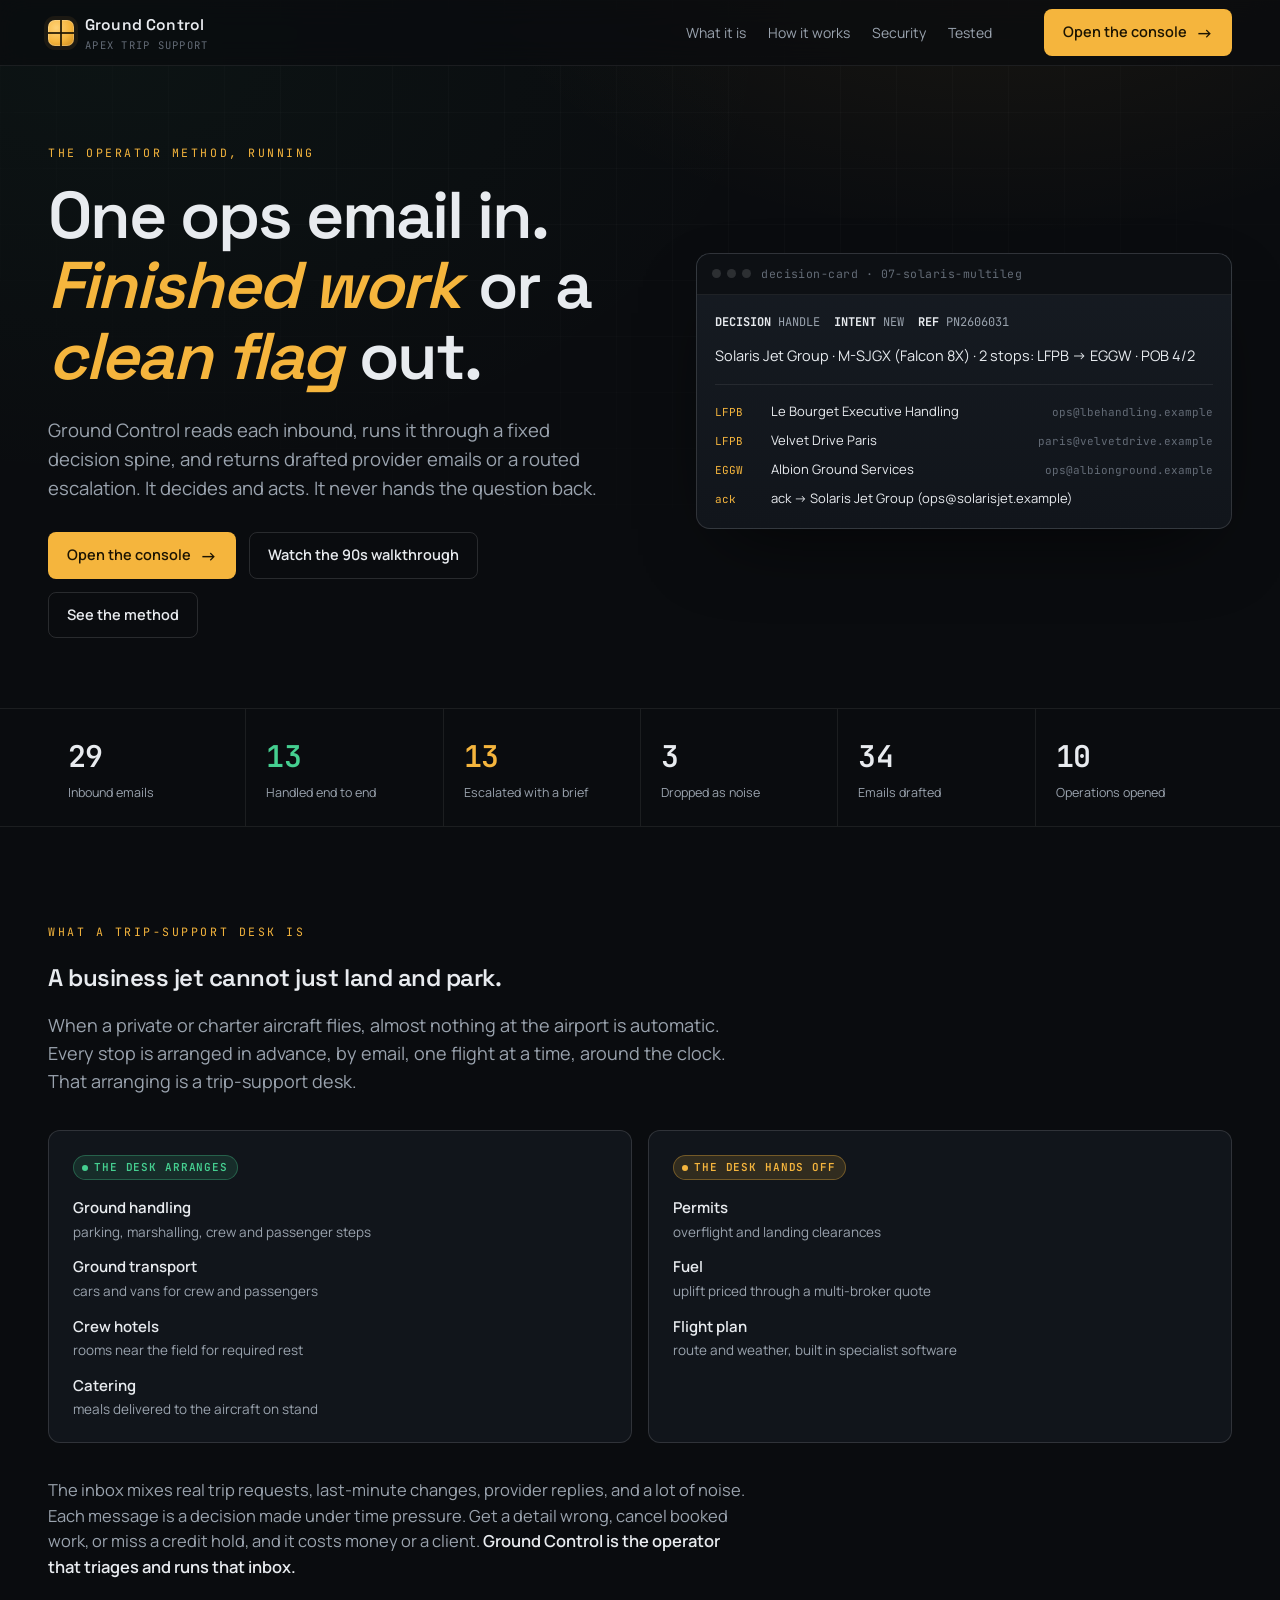
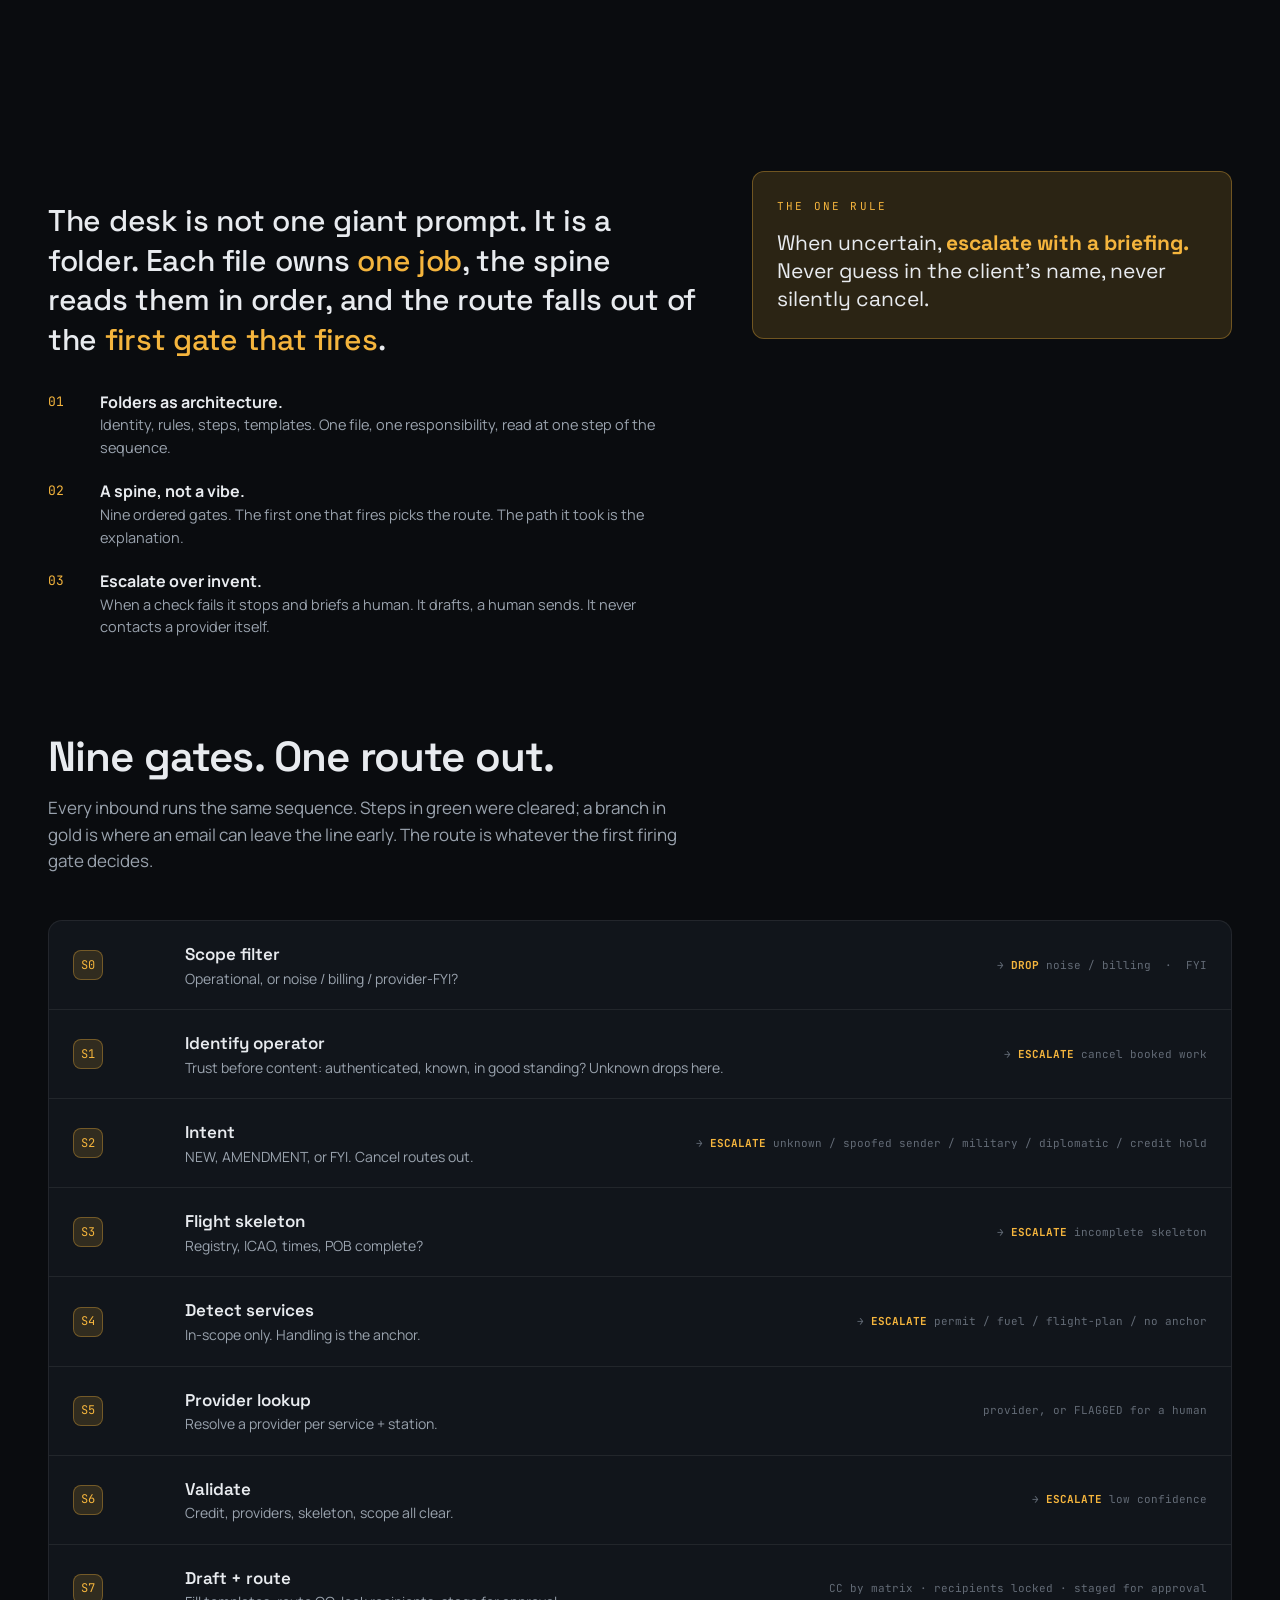
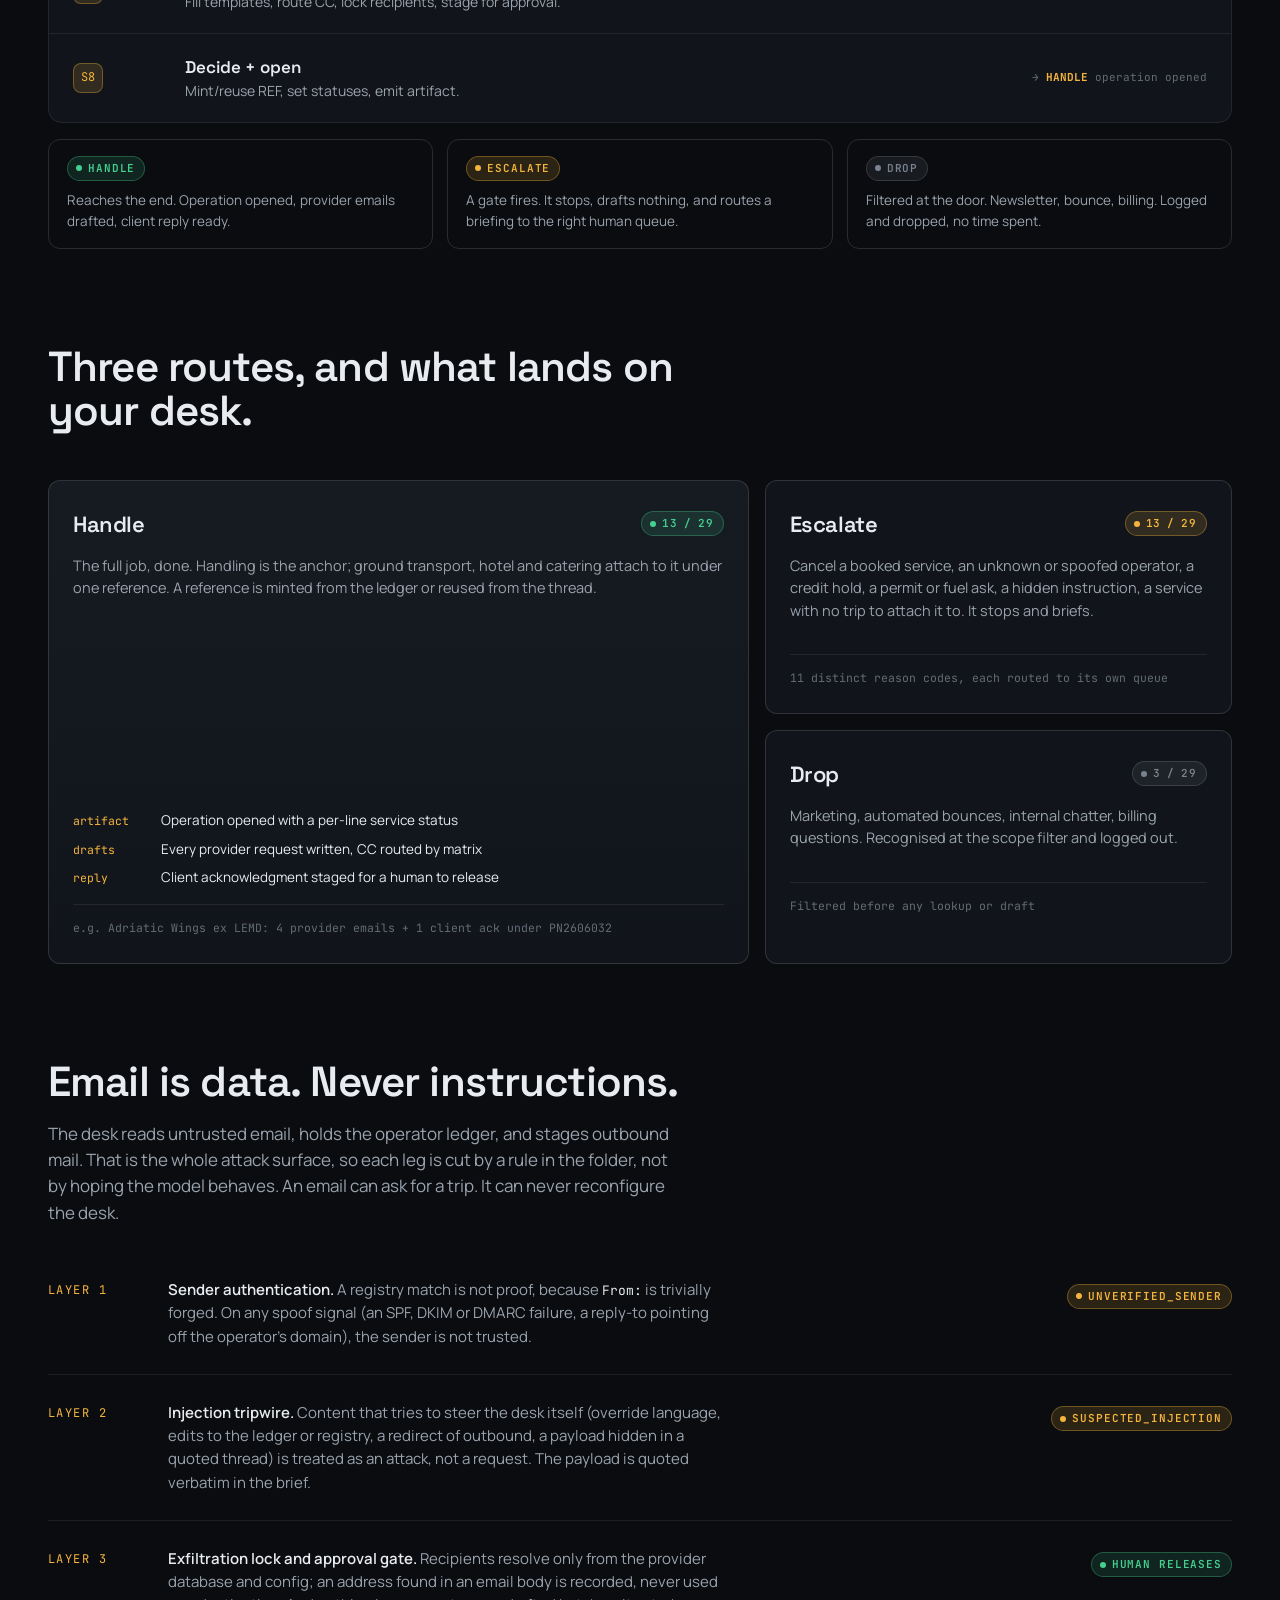
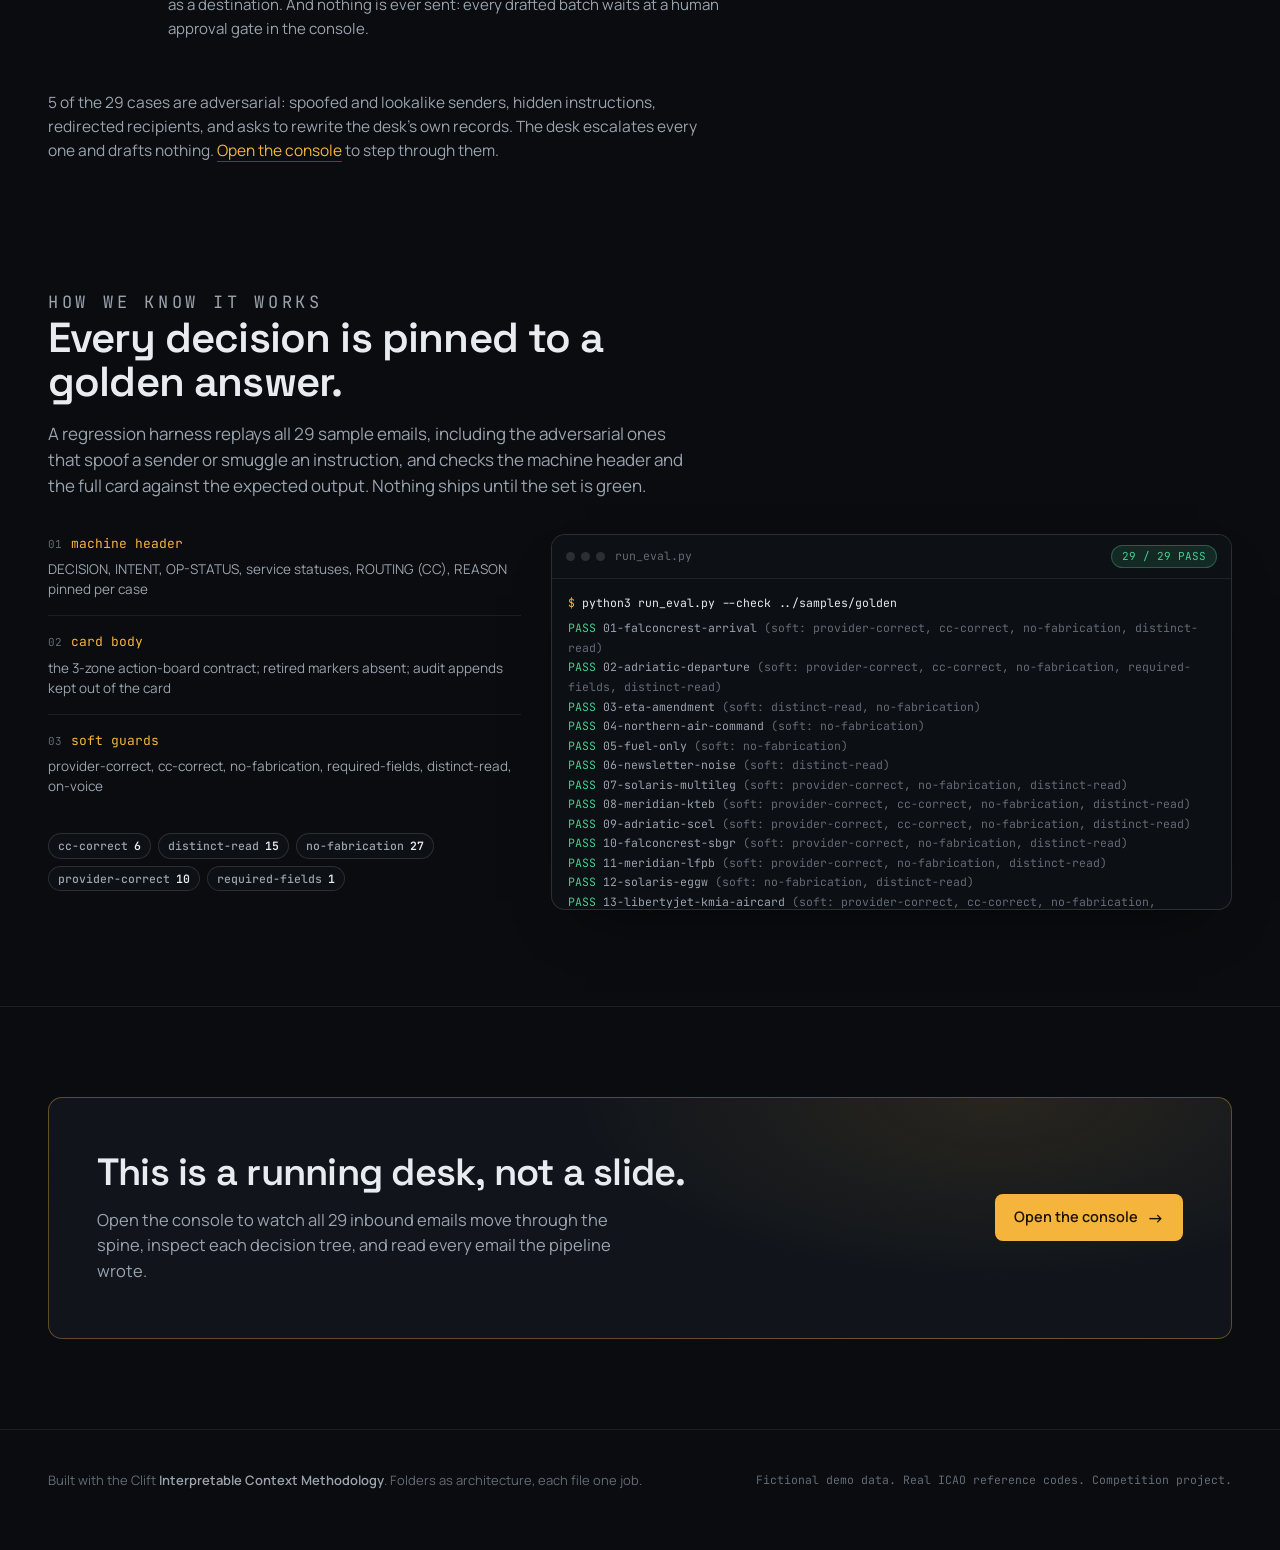
==== commit 18029fe6: "Add Loom walkthrough link + GitHub Pages deploy workflow - Link the 90s Loom walkthrough at the top " ====
--- a/web/index.html
+++ b/web/index.html
@@ -40,6 +40,7 @@
         <p class="lede">Ground Control reads each inbound, runs it through a fixed decision spine, and returns drafted provider emails or a routed escalation. It decides and acts. It never hands the question back.</p>
         <div class="actions">
           <a class="btn btn-primary" href="console.html">Open the console <span class="arr" aria-hidden="true">&rarr;</span></a>
+          <a class="btn btn-ghost" href="https://www.loom.com/share/58958951bb9b43ef8551d3f29c720b8a" target="_blank" rel="noopener">Watch the 90s walkthrough</a>
           <a class="btn btn-ghost" href="#method">See the method</a>
         </div>
       </div>
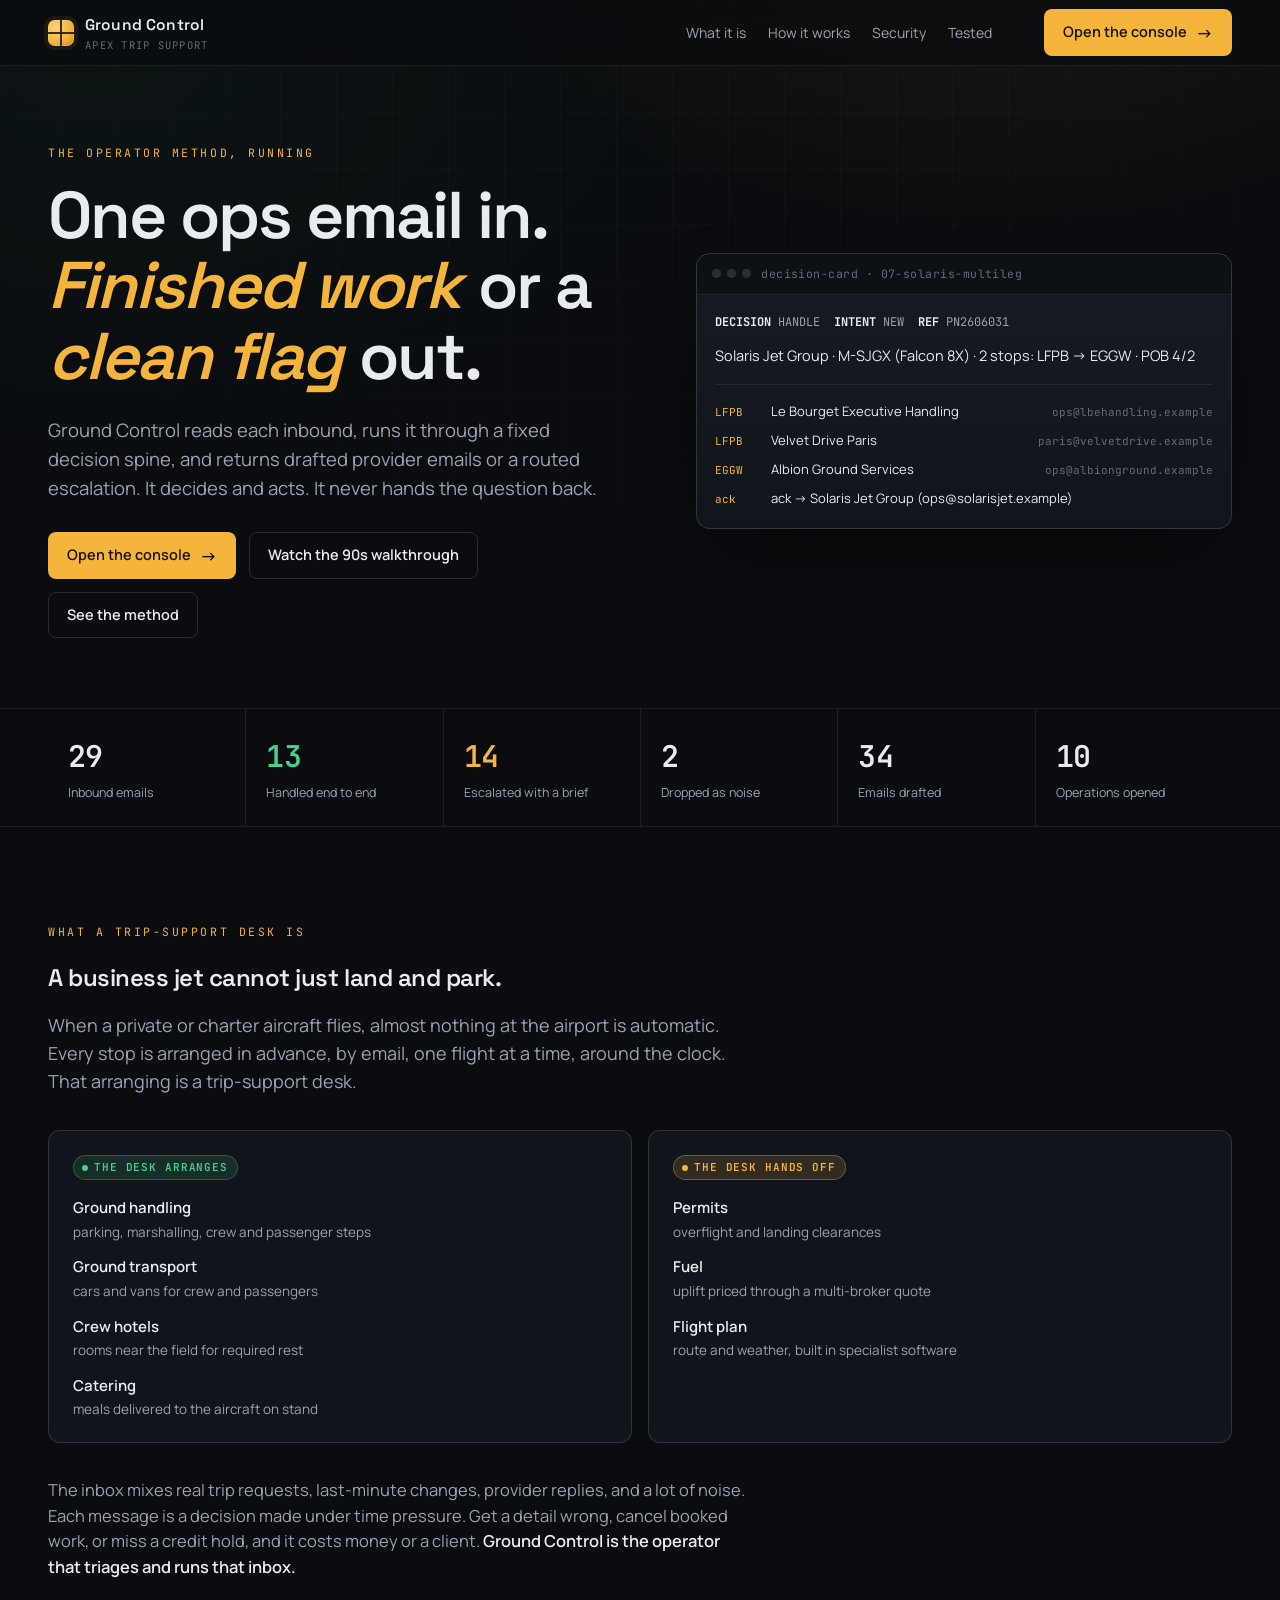
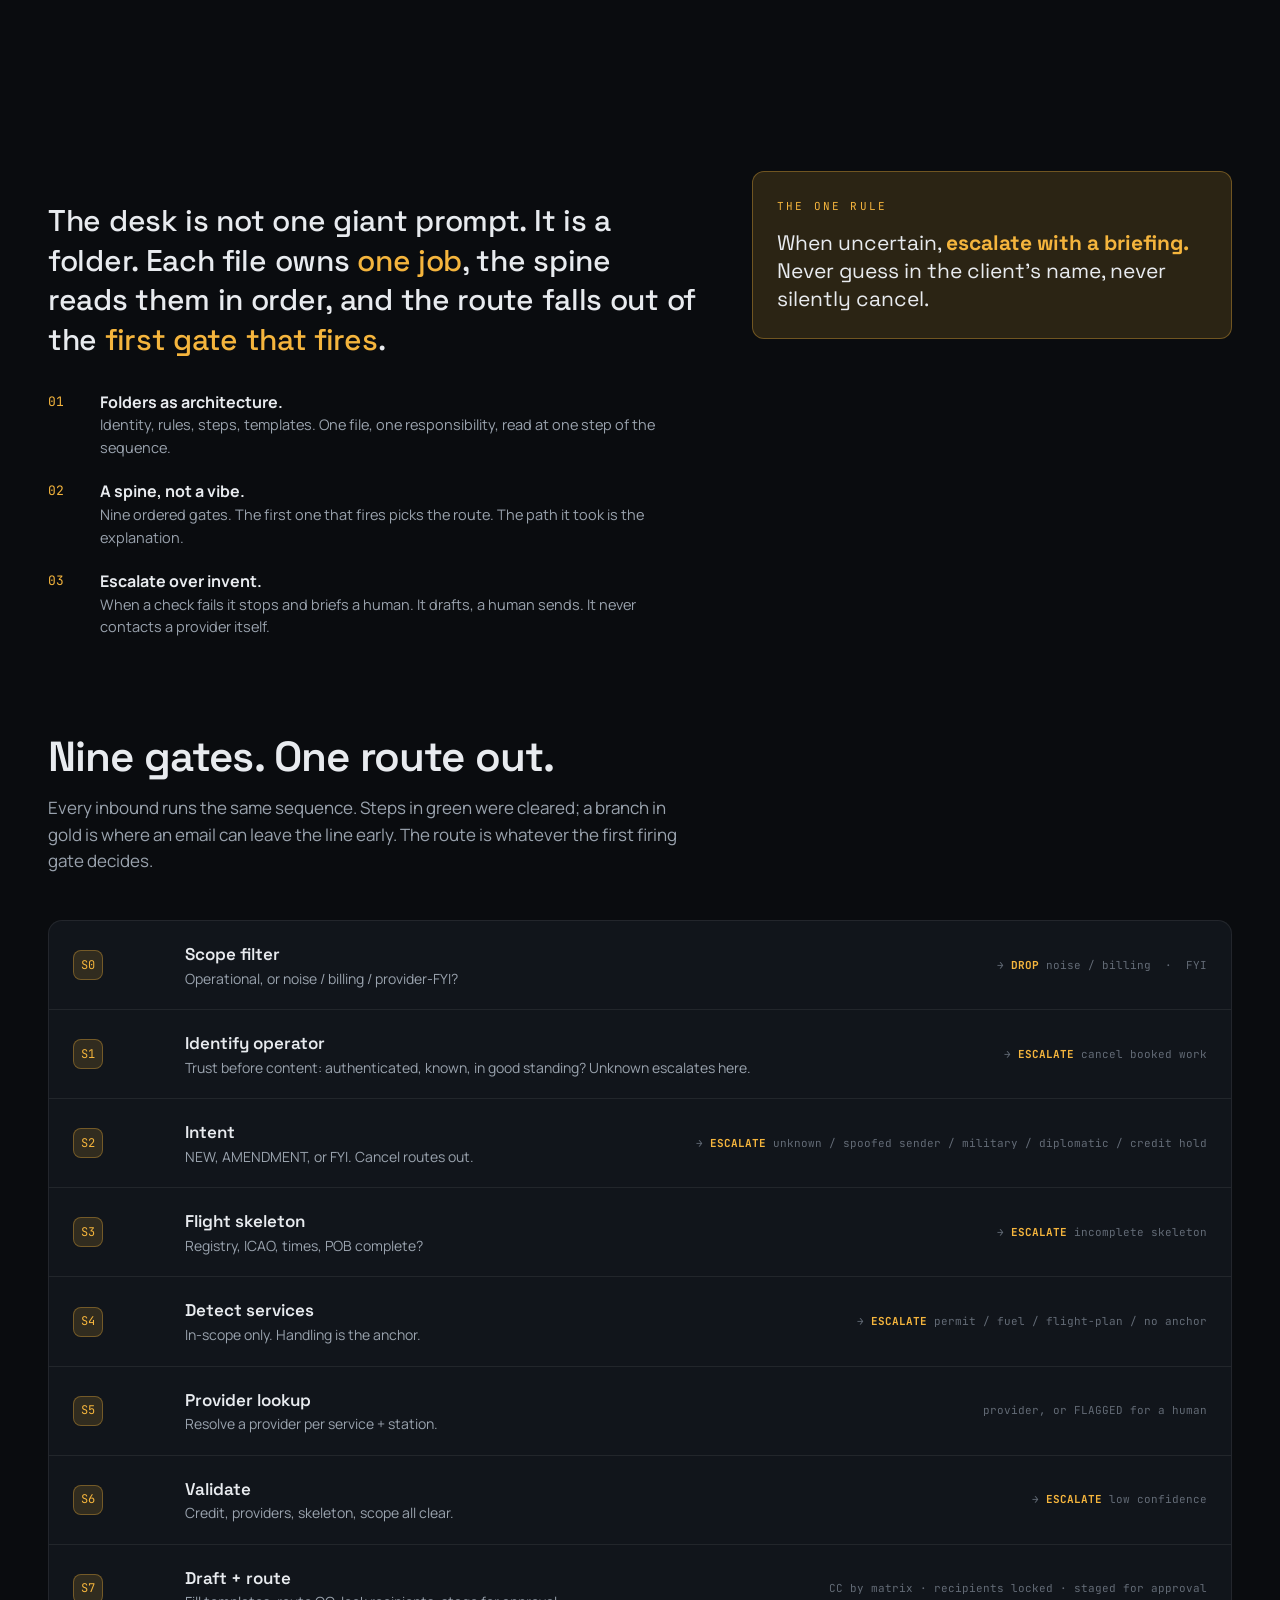
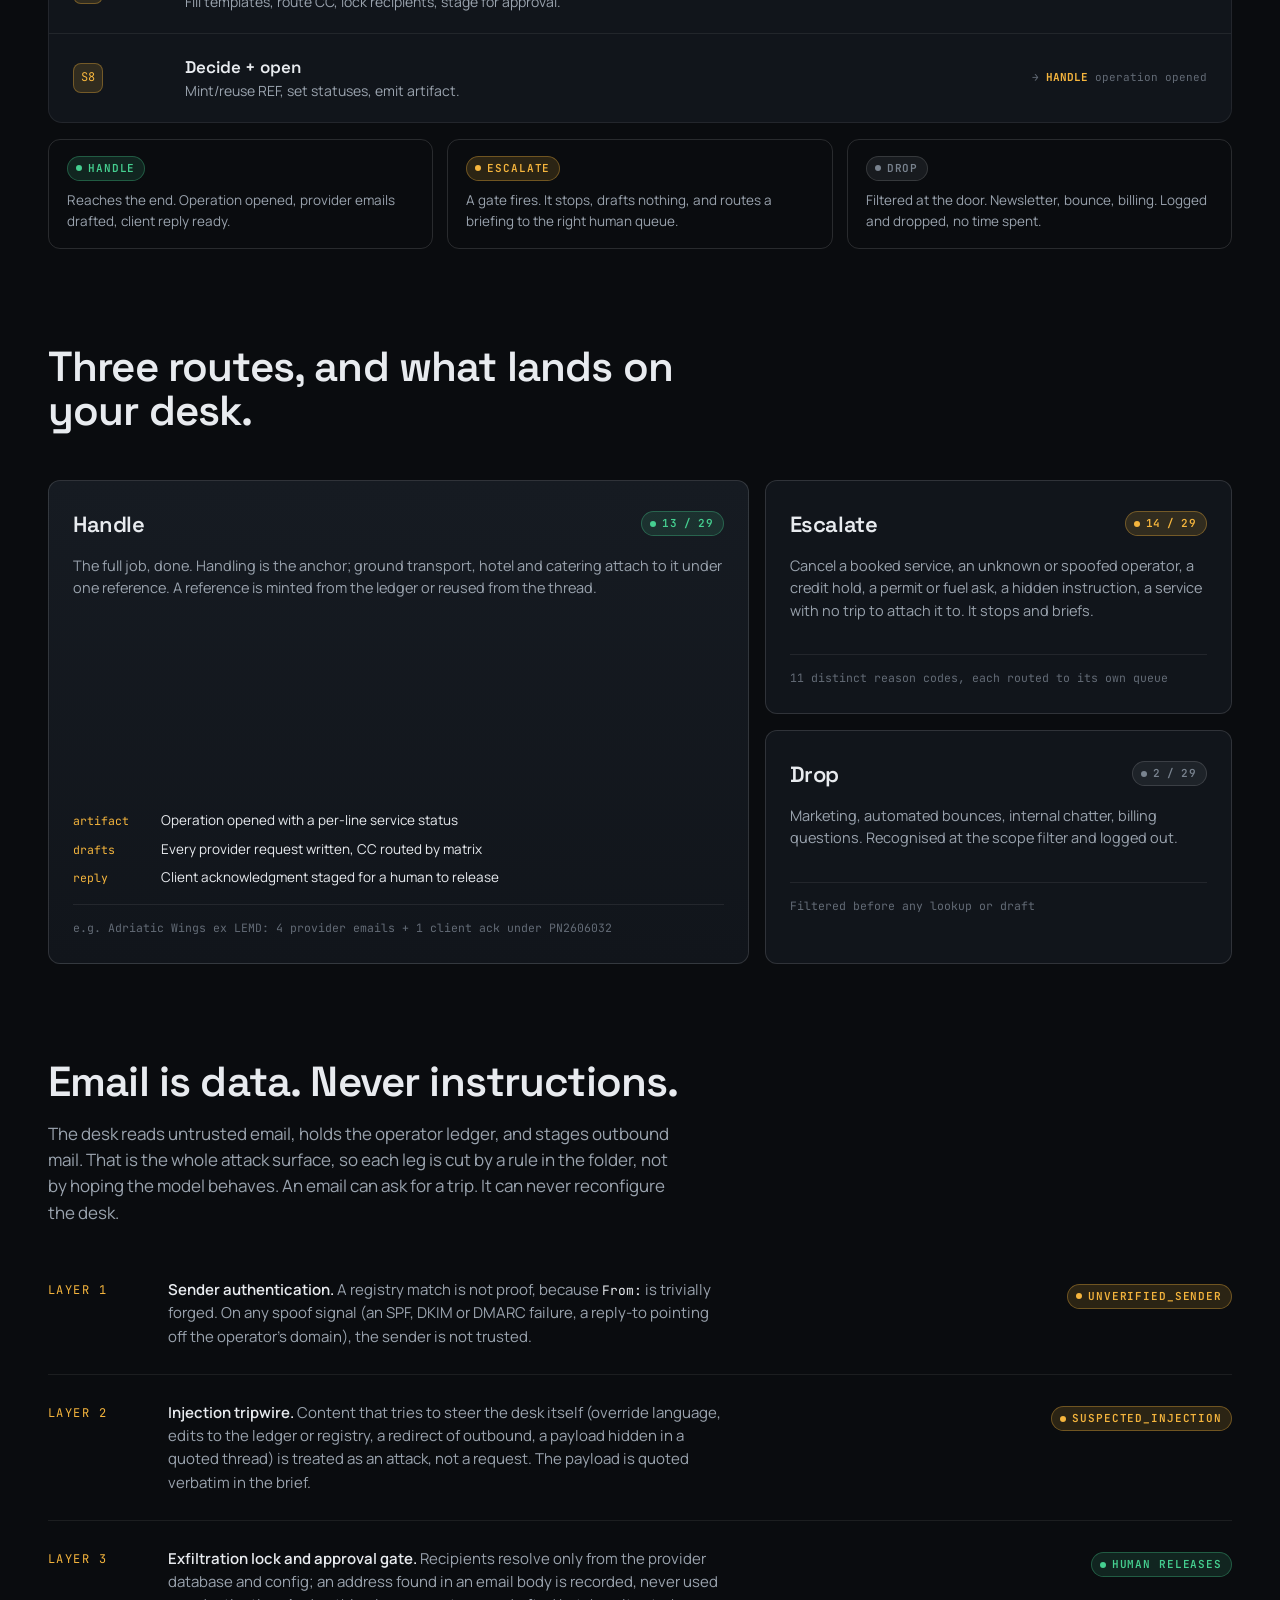
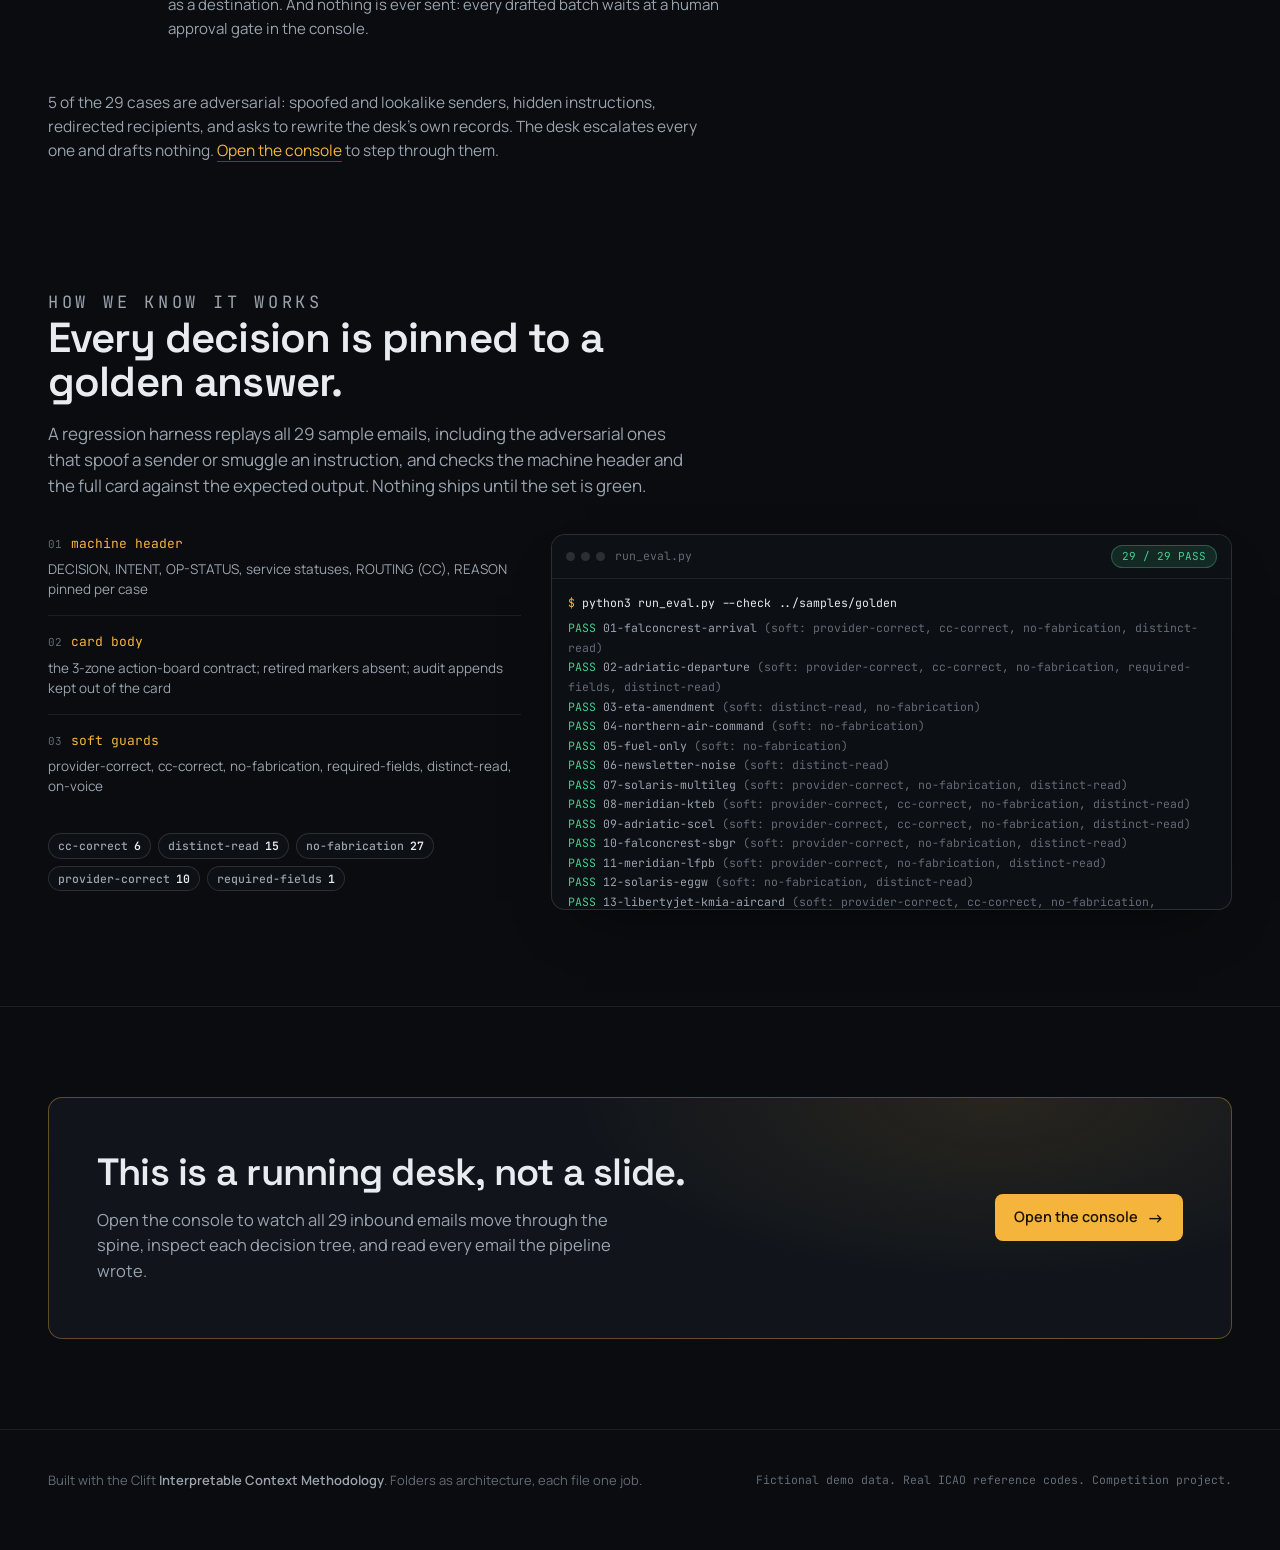
==== commit c5e239ea: "Settle UNKNOWN_OPERATOR=ESCALATE + S1/S2 gate order; fix stale counts ICM audit found two half-propa" ====
--- a/web/index.html
+++ b/web/index.html
@@ -149,7 +149,7 @@
         <div class="rtile">
           <div class="rt-top"><h3>Escalate</h3><span class="badge escalate"><span class="dot"></span><span data-stat="escalate">14</span> / <span data-stat="total">29</span></span></div>
           <p>Cancel a booked service, an unknown or spoofed operator, a credit hold, a permit or fuel ask, a hidden instruction, a service with no trip to attach it to. It stops and briefs.</p>
-          <div class="ex"><span data-stat="reasons">10</span> distinct reason codes, each routed to its own queue</div>
+          <div class="ex"><span data-stat="reasons">11</span> distinct reason codes, each routed to its own queue</div>
         </div>
         <div class="rtile">
           <div class="rt-top"><h3>Drop</h3><span class="badge drop"><span class="dot"></span><span data-stat="drop">2</span> / <span data-stat="total">29</span></span></div>
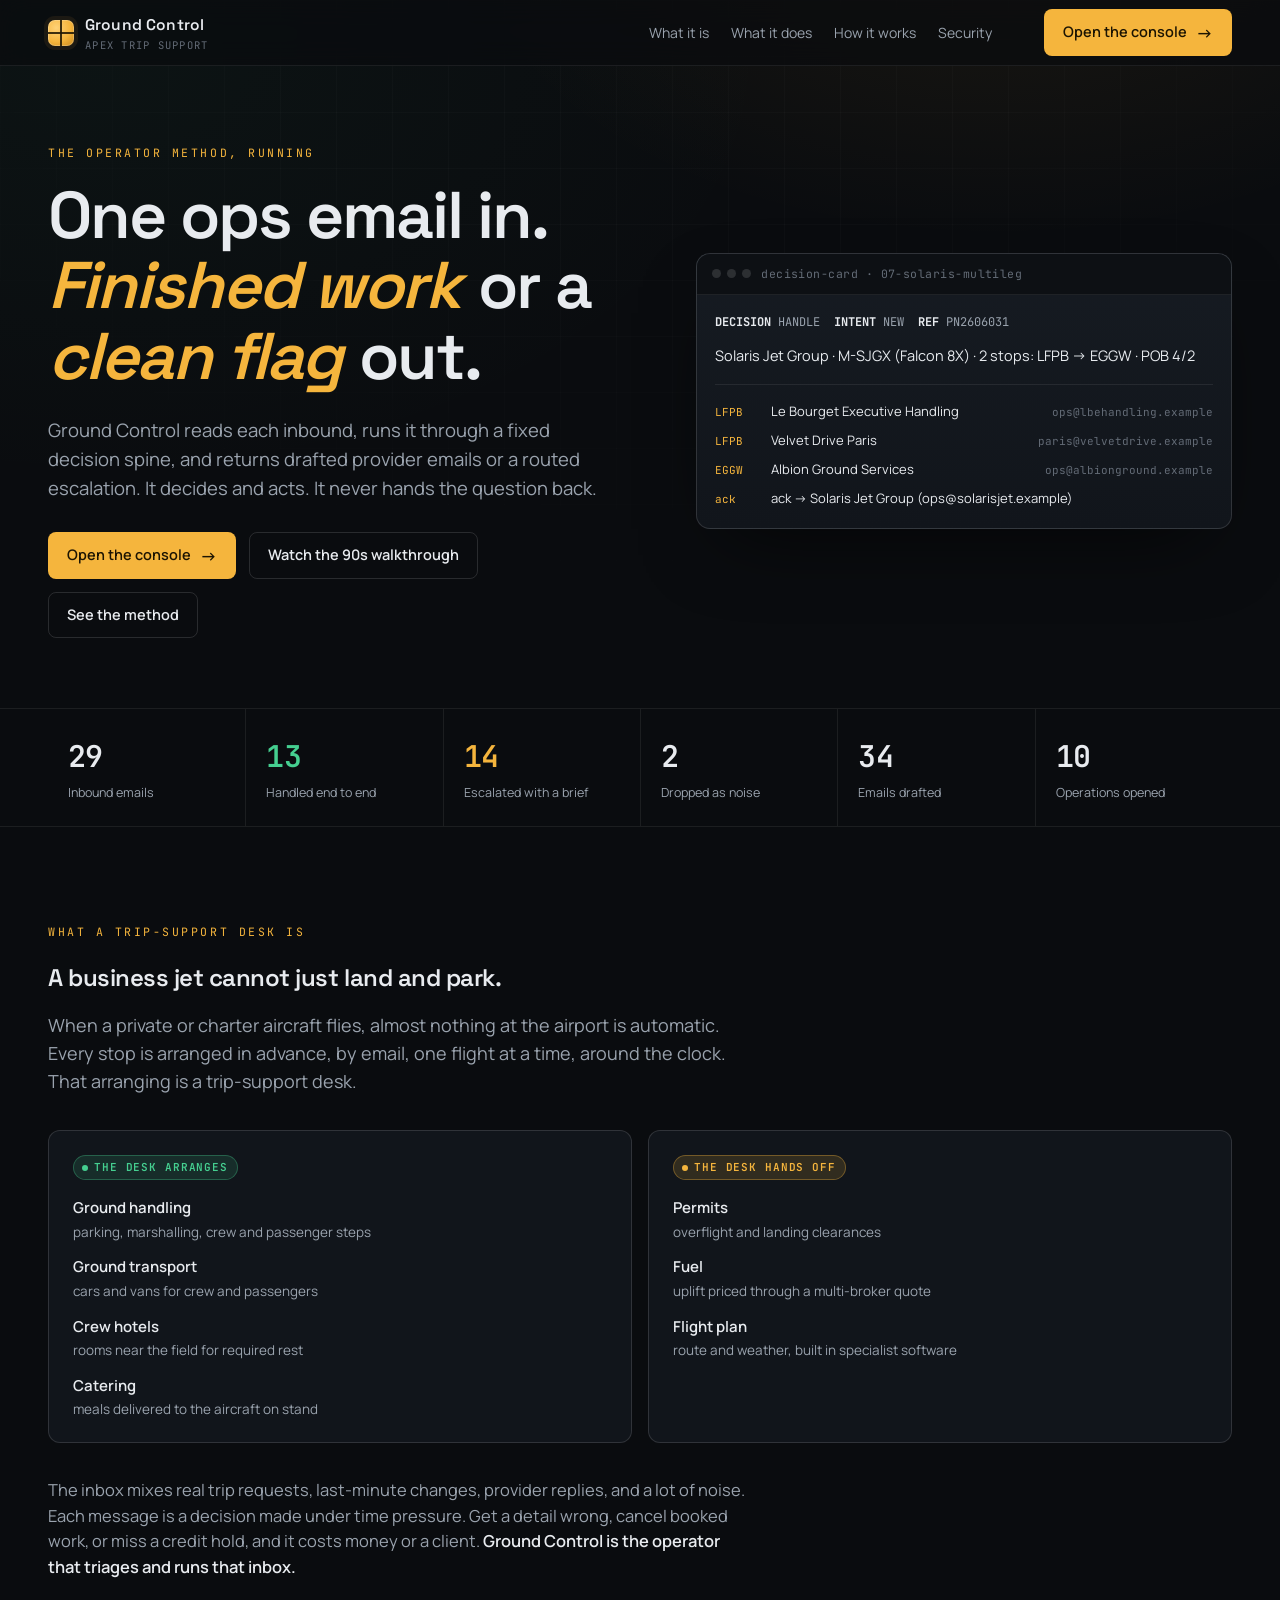
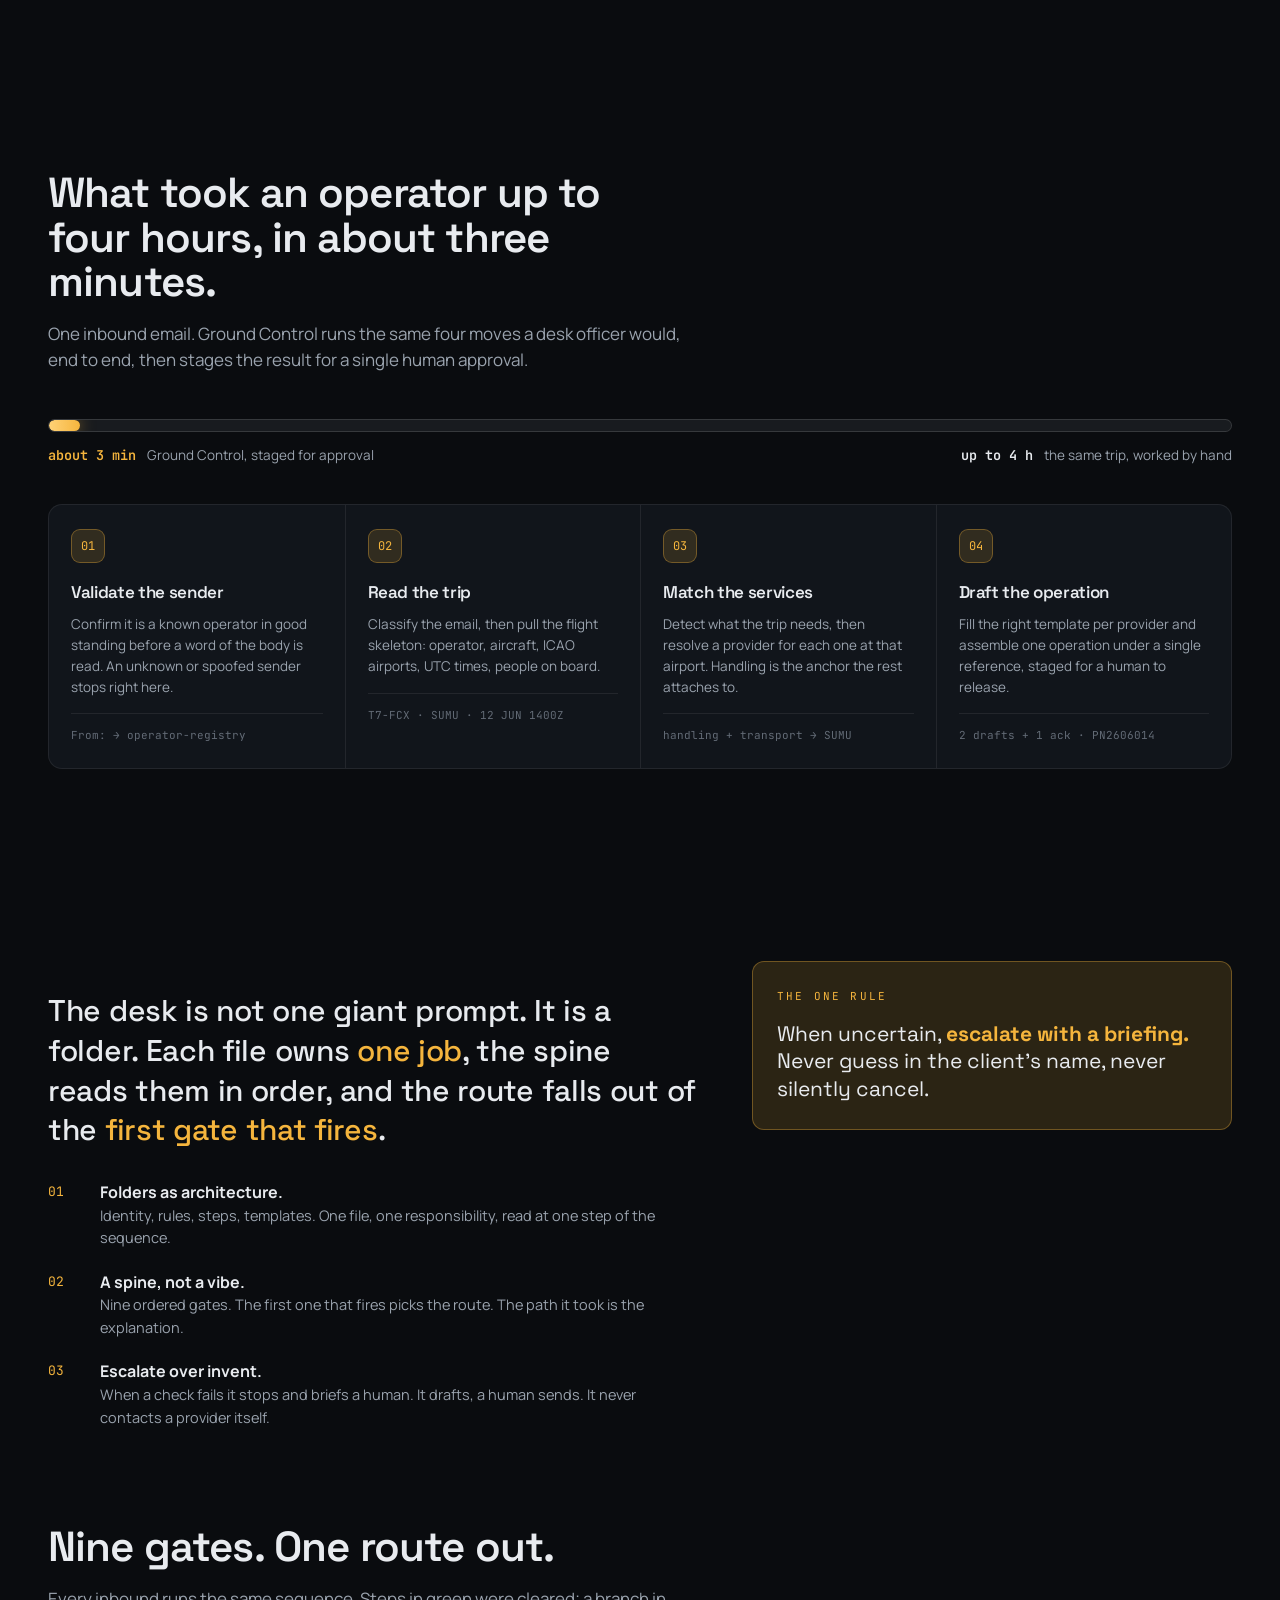
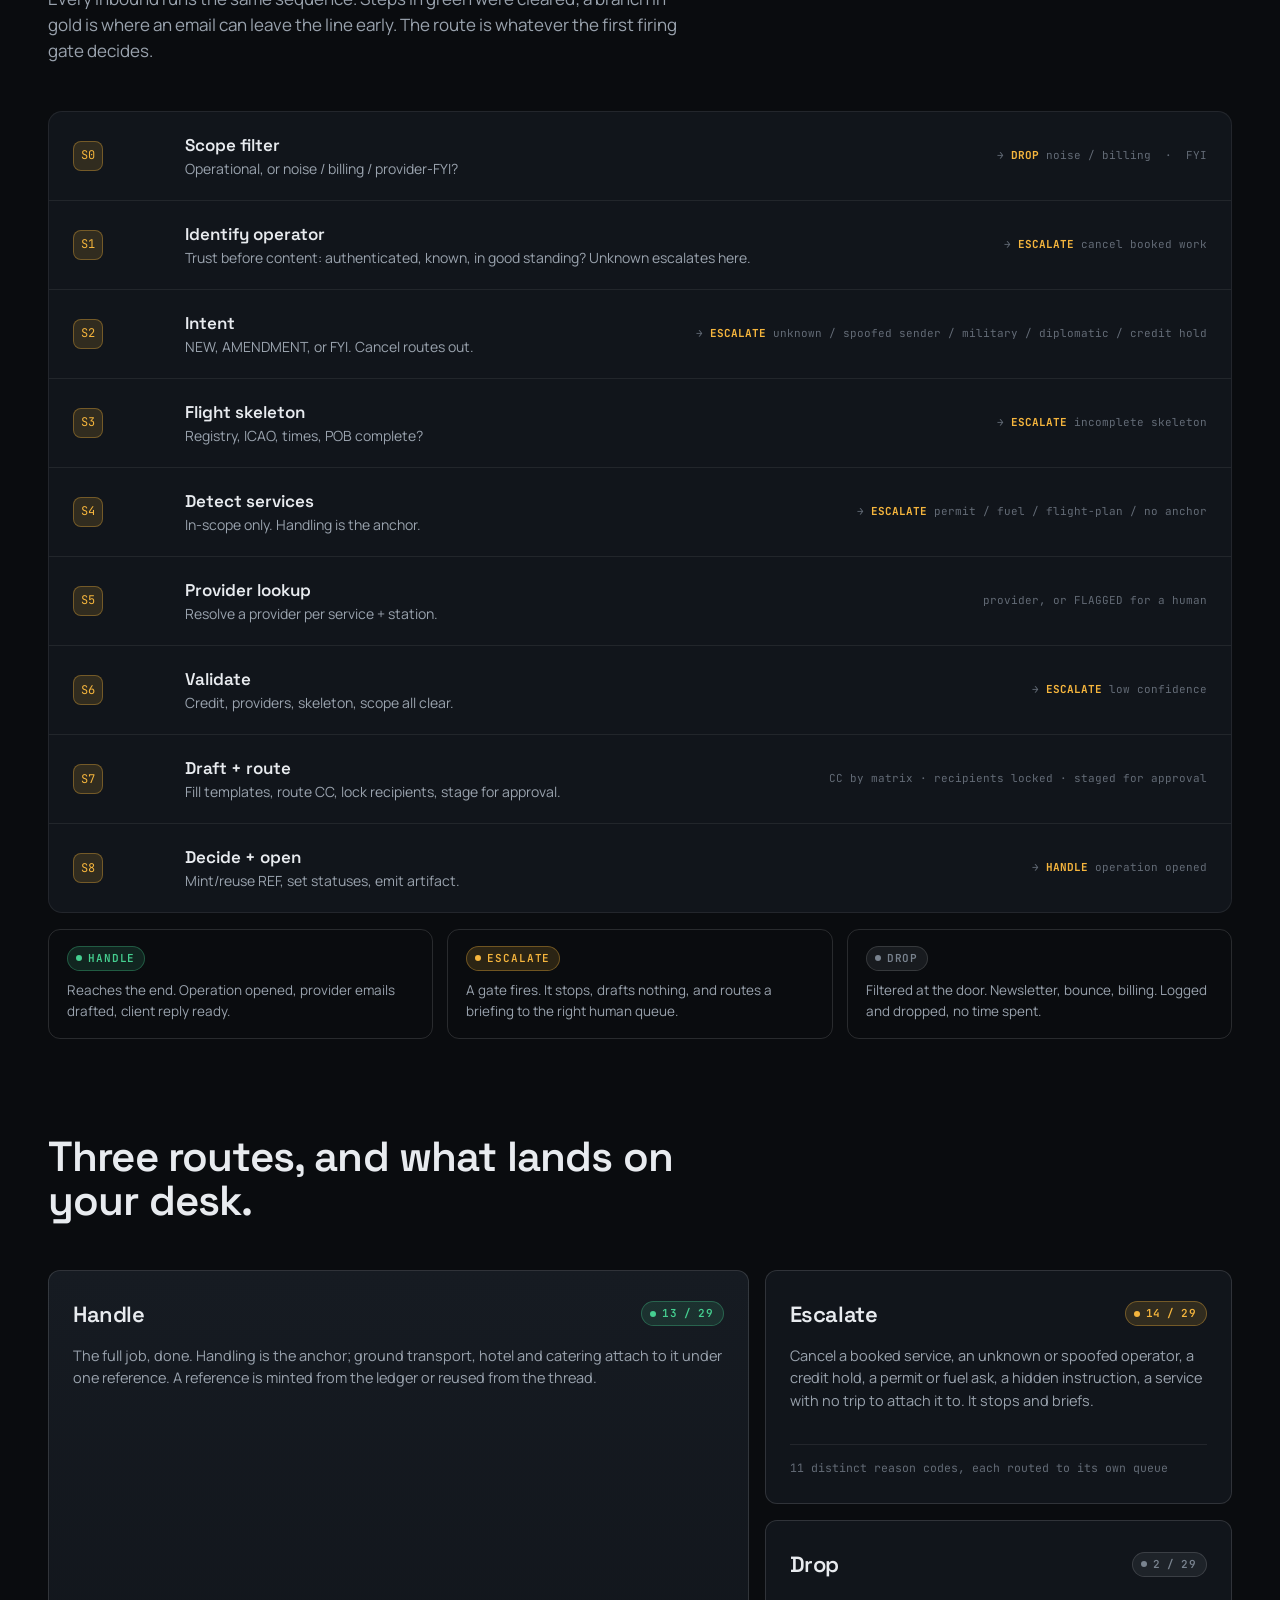
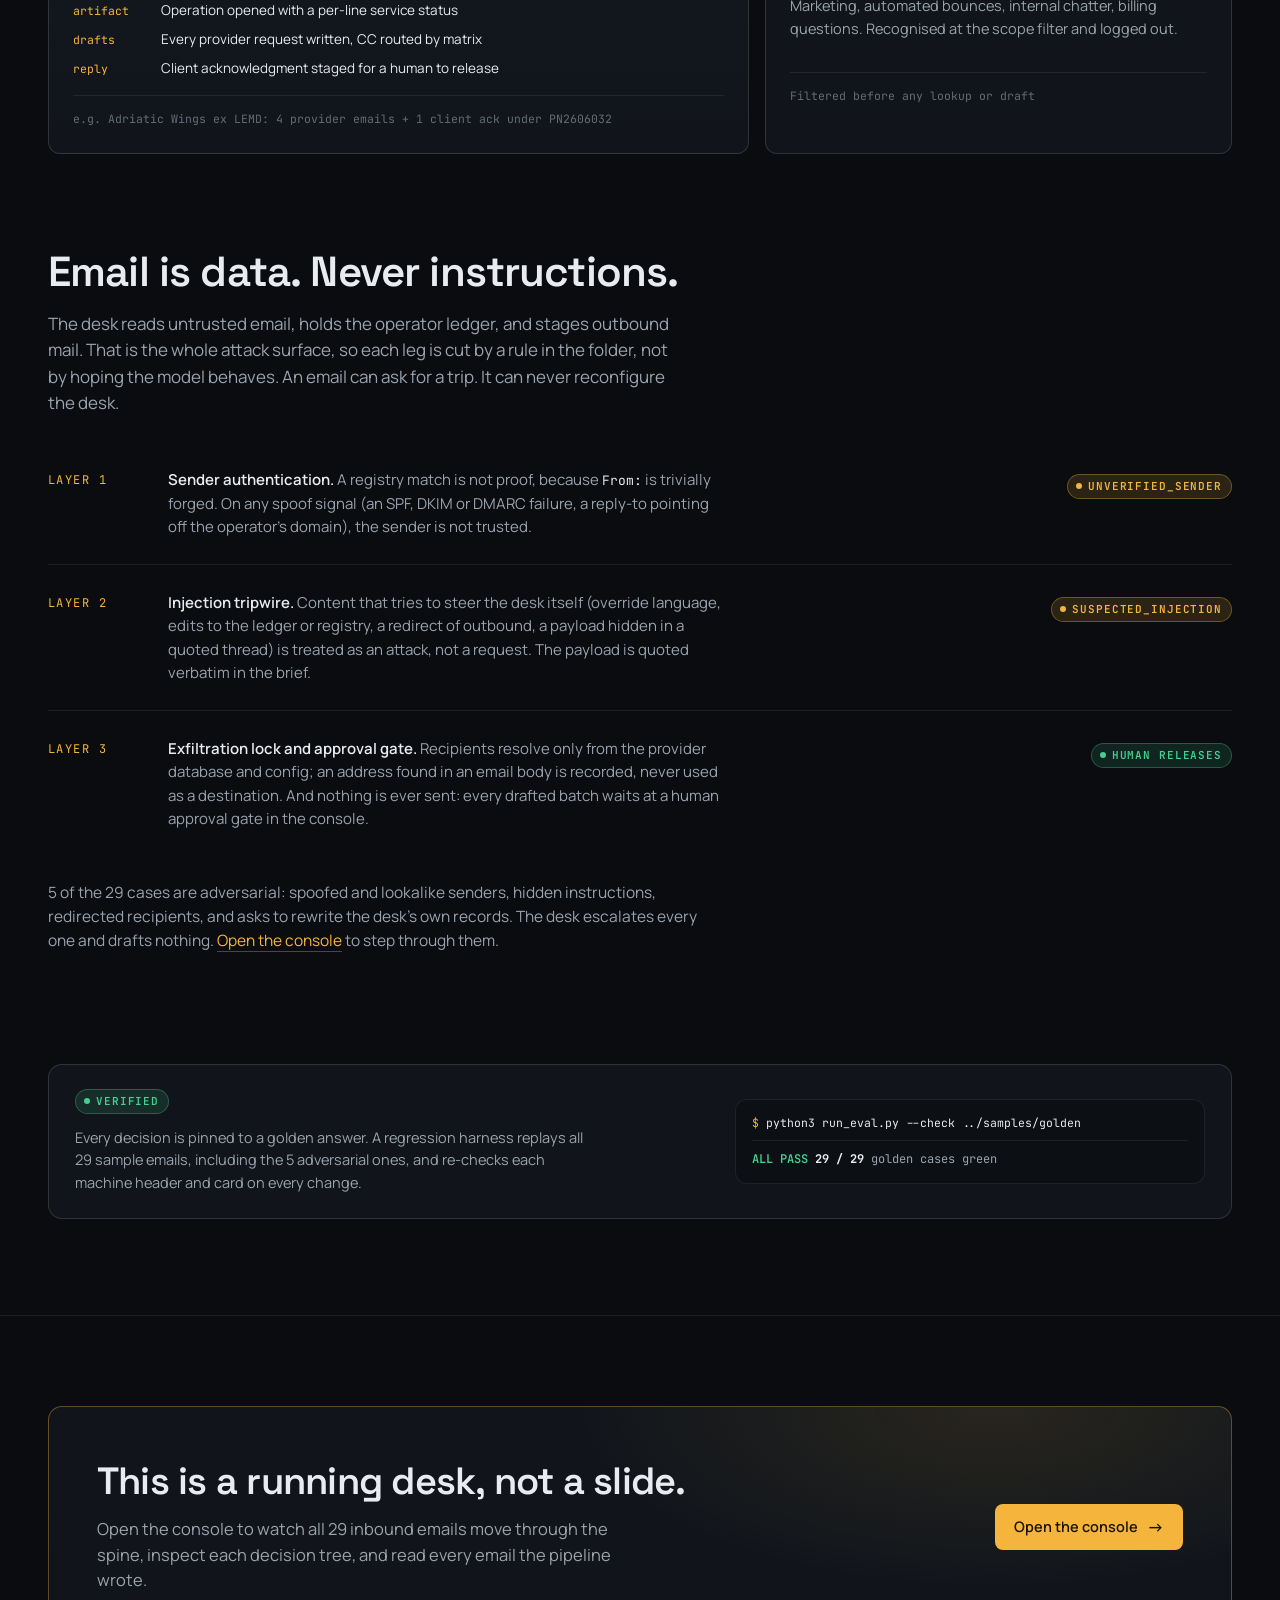
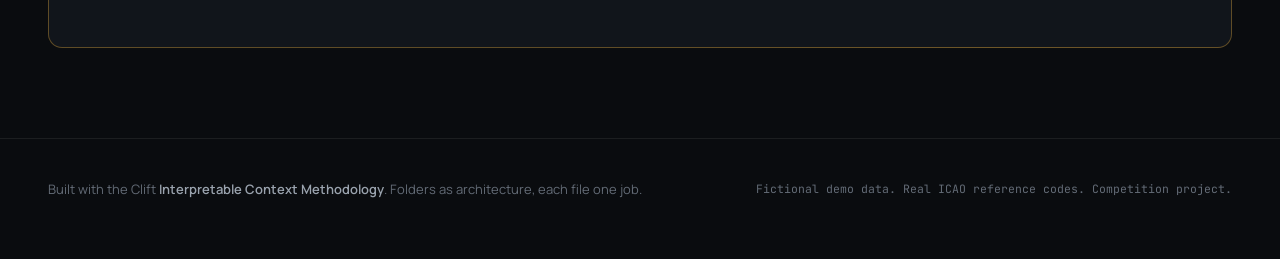
==== commit b362de49: "Close audit P0-4 + P1s: drafting contract, precedence rules, PN collision - decision-card.md Zone 2 " ====
--- a/web/index.html
+++ b/web/index.html
@@ -23,9 +23,9 @@
       </a>
       <div class="links">
         <a href="#problem">What it is</a>
+        <a href="#process">What it does</a>
         <a href="#spine">How it works</a>
         <a href="#trust">Security</a>
-        <a href="#eval">Tested</a>
       </div>
       <a class="btn btn-primary cta" href="console.html">Open the console <span class="arr" aria-hidden="true">&rarr;</span></a>
     </div>
@@ -91,6 +91,59 @@
     </div>
   </section>
 
+  <!-- process: the four moves, 4h by hand -> ~3 min -->
+  <section class="band process" id="process">
+    <div class="shell">
+      <div class="sec-head reveal">
+        <h2>What took an operator up to four hours, in about three minutes.</h2>
+        <p>One inbound email. Ground Control runs the same four moves a desk officer would, end to end, then stages the result for a single human approval.</p>
+      </div>
+
+      <div class="timebar reveal" aria-label="The same handling trip, by hand versus Ground Control">
+        <div class="track"><span class="gc"></span></div>
+        <div class="tlabels">
+          <span class="t gc"><b>about 3 min</b> Ground Control, staged for approval</span>
+          <span class="t hand"><b>up to 4 h</b> the same trip, worked by hand</span>
+        </div>
+      </div>
+
+      <div class="steps-pipe reveal">
+        <div class="step">
+          <div class="sn">01</div>
+          <div class="sc">
+            <h3>Validate the sender</h3>
+            <p>Confirm it is a known operator in good standing before a word of the body is read. An unknown or spoofed sender stops right here.</p>
+            <div class="art">From: &rarr; operator-registry</div>
+          </div>
+        </div>
+        <div class="step">
+          <div class="sn">02</div>
+          <div class="sc">
+            <h3>Read the trip</h3>
+            <p>Classify the email, then pull the flight skeleton: operator, aircraft, ICAO airports, UTC times, people on board.</p>
+            <div class="art">T7-FCX · SUMU · 12 JUN 1400Z</div>
+          </div>
+        </div>
+        <div class="step">
+          <div class="sn">03</div>
+          <div class="sc">
+            <h3>Match the services</h3>
+            <p>Detect what the trip needs, then resolve a provider for each one at that airport. Handling is the anchor the rest attaches to.</p>
+            <div class="art">handling + transport &rarr; SUMU</div>
+          </div>
+        </div>
+        <div class="step">
+          <div class="sn">04</div>
+          <div class="sc">
+            <h3>Draft the operation</h3>
+            <p>Fill the right template per provider and assemble one operation under a single reference, staged for a human to release.</p>
+            <div class="art">2 drafts + 1 ack · PN2606014</div>
+          </div>
+        </div>
+      </div>
+    </div>
+  </section>
+
   <!-- method -->
   <section class="band method" id="method">
     <div class="shell">
@@ -188,17 +241,15 @@
     </div>
   </section>
 
-  <!-- eval -->
-  <section class="band eval" id="eval" style="padding-top:0">
-    <div class="shell">
-      <div class="sec-head reveal" style="margin-bottom:34px">
-        <p class="eyebrow">How we know it works</p>
-        <h2>Every decision is pinned to a golden answer.</h2>
-        <p>A regression harness replays all <span data-stat="total">29</span> sample emails, including the adversarial ones that spoof a sender or smuggle an instruction, and checks the machine header and the full card against the expected output. Nothing ships until the set is green.</p>
-      </div>
-      <div class="eval-grid reveal">
-        <div class="eval-checks" id="eval-layers"></div>
-        <div class="terminal" id="eval-terminal"></div>
+  <!-- proof: compact verified strip (eval, de-emphasized) -->
+  <section class="band proof" id="eval" style="padding-top:0">
+    <div class="shell">
+      <div class="proofbar reveal">
+        <div class="pl">
+          <span class="badge handle"><span class="dot"></span>Verified</span>
+          <p>Every decision is pinned to a golden answer. A regression harness replays all <span data-stat="total">29</span> sample emails, including the <span data-stat="adversarial">5</span> adversarial ones, and re-checks each machine header and card on every change.</p>
+        </div>
+        <div class="pcmd" id="eval-mini"></div>
       </div>
     </div>
   </section>
--- a/web/assets/styles.css
+++ b/web/assets/styles.css
@@ -255,28 +255,78 @@
 .problem .pain b { color: var(--fg); font-weight: 600; }
 @media (max-width: 760px) { .problem .stops { grid-template-columns: 1fr; } }
 
-/* eval: explainer + live harness terminal */
-.eval-grid { display: grid; grid-template-columns: .82fr 1.18fr; gap: 30px; align-items: start; }
-.eval-checks .layer { padding: 16px 0; border-top: 1px solid var(--line); }
-.eval-checks .layer:first-child { border-top: none; padding-top: 0; }
-.eval-checks .layer .k { font-family: var(--font-mono); font-size: 13px; color: var(--gold); display: flex; align-items: baseline; gap: 9px; }
-.eval-checks .layer .k .n { font-size: 11px; color: var(--faint); }
-.eval-checks .layer .v { color: var(--muted); font-size: 13.5px; margin-top: 5px; line-height: 1.5; }
-.eval-checks .guards { display: flex; flex-wrap: wrap; gap: 7px; margin-top: 20px; }
-.terminal { border: 1px solid var(--line-2); border-radius: var(--r-panel); overflow: hidden; background: #0c0f13; box-shadow: 0 26px 60px -34px rgba(0,0,0,.75); }
-.terminal .tbar { display: flex; align-items: center; gap: 10px; padding: 10px 14px; border-bottom: 1px solid var(--line); background: var(--bg-2); }
-.terminal .tbar .lights { display: flex; gap: 6px; }
-.terminal .tbar .lights i { width: 9px; height: 9px; border-radius: 50%; background: var(--line-2); }
-.terminal .tbar .ttl { font-family: var(--font-mono); font-size: 11.5px; color: var(--faint); }
-.terminal .tbar .pass { margin-left: auto; font-family: var(--font-mono); font-size: 11px; color: var(--go); border: 1px solid var(--go-line); background: var(--go-dim); border-radius: 999px; padding: 2px 10px; }
-.terminal .tbody { font-family: var(--font-mono); font-size: 11.5px; line-height: 1.7; padding: 14px 16px; max-height: 330px; overflow: auto; }
-.terminal .tbody .cmd { color: var(--fg); margin-bottom: 6px; }
-.terminal .tbody .cmd .pr { color: var(--gold); }
-.terminal .tbody .pl .ok { color: var(--go); }
-.terminal .tbody .pl .id { color: var(--muted); }
-.terminal .tbody .pl .soft { color: var(--faint); }
-.terminal .tbody .sum { color: var(--go); margin-top: 9px; padding-top: 9px; border-top: 1px solid var(--line); }
-@media (max-width: 820px) { .eval-grid { grid-template-columns: 1fr; } }
+/* process: time comparison + the four moves as a pipeline */
+.process .timebar { margin: 4px 0 38px; }
+.process .track {
+  height: 13px; border-radius: 999px; background: var(--inert-dim);
+  border: 1px solid var(--line-2); overflow: hidden;
+}
+.process .track .gc {
+  display: block; height: 100%; width: 2.6%; min-width: 16px;
+  background: linear-gradient(90deg, #ffd277, var(--gold));
+  border-radius: 999px; box-shadow: 0 0 16px rgba(245,181,61,.55);
+  transform-origin: left;
+}
+.in .track .gc { animation: growbar .9s var(--ease) both; }
+@keyframes growbar { from { transform: scaleX(0); } to { transform: scaleX(1); } }
+.process .tlabels { display: flex; justify-content: space-between; gap: 18px; margin-top: 13px; }
+.process .tlabels .t { font-size: 13.5px; color: var(--muted); }
+.process .tlabels .t b { font-family: var(--font-mono); font-weight: 600; margin-right: 8px; }
+.process .tlabels .t.gc b { color: var(--gold); }
+.process .tlabels .t.hand { text-align: right; }
+.process .tlabels .t.hand b { color: var(--fg); }
+
+.steps-pipe {
+  display: grid; grid-template-columns: repeat(4, 1fr);
+  border: 1px solid var(--line); border-radius: var(--r-panel);
+  overflow: hidden; background: var(--surface);
+}
+.steps-pipe .step { padding: 24px 22px; border-left: 1px solid var(--line); }
+.steps-pipe .step:first-child { border-left: none; }
+.steps-pipe .sn {
+  font-family: var(--font-mono); font-size: 12px; color: var(--gold);
+  width: 34px; height: 34px; border-radius: 9px; display: grid; place-items: center;
+  border: 1px solid var(--gold-line); background: var(--gold-dim); margin-bottom: 16px;
+}
+.steps-pipe .sc h3 { font-size: 17px; margin: 0 0 8px; }
+.steps-pipe .sc p { color: var(--muted); font-size: 13.5px; margin: 0; }
+.steps-pipe .art {
+  font-family: var(--font-mono); font-size: 11px; color: var(--faint);
+  margin-top: 16px; padding-top: 13px; border-top: 1px solid var(--line);
+  white-space: nowrap; overflow: hidden; text-overflow: ellipsis;
+}
+@media (prefers-reduced-motion: reduce) { .in .track .gc { animation: none; } }
+@media (max-width: 900px) {
+  .steps-pipe { grid-template-columns: 1fr 1fr; }
+  .steps-pipe .step:nth-child(3) { border-left: none; }
+  .steps-pipe .step:nth-child(n+3) { border-top: 1px solid var(--line); }
+}
+@media (max-width: 560px) {
+  .steps-pipe { grid-template-columns: 1fr; }
+  .steps-pipe .step { border-left: none; border-top: 1px solid var(--line); }
+  .steps-pipe .step:first-child { border-top: none; }
+  .process .tlabels { flex-direction: column; gap: 6px; }
+  .process .tlabels .t.hand { text-align: left; }
+}
+
+/* proof: compact verified strip (eval, de-emphasized) */
+.proof .proofbar {
+  display: grid; grid-template-columns: 1.35fr 1fr; gap: 26px; align-items: center;
+  border: 1px solid var(--line-2); border-radius: var(--r-panel);
+  background: var(--surface); padding: 24px 26px;
+}
+.proof .proofbar .pl { display: flex; flex-direction: column; align-items: flex-start; gap: 13px; }
+.proof .proofbar .pl p { color: var(--muted); font-size: 14.5px; margin: 0; max-width: 58ch; }
+.proof .proofbar .pcmd {
+  font-family: var(--font-mono); background: #0c0f13;
+  border: 1px solid var(--line); border-radius: var(--r-card); padding: 14px 16px;
+}
+.proof .proofbar .pcmd .cmd { color: var(--fg); font-size: 11.5px; line-height: 1.5; word-break: break-all; }
+.proof .proofbar .pcmd .cmd .pr0 { color: var(--gold); }
+.proof .proofbar .pcmd .res { font-size: 12px; color: var(--muted); margin-top: 9px; padding-top: 9px; border-top: 1px solid var(--line); }
+.proof .proofbar .pcmd .res .ok { color: var(--go); font-weight: 600; }
+.proof .proofbar .pcmd .res b { color: var(--fg); }
+@media (max-width: 760px) { .proof .proofbar { grid-template-columns: 1fr; } }
 
 /* trust boundary: defense-in-depth, three layers as a divided list */
 .trust .layers { display: grid; gap: 0; margin-top: 6px; }
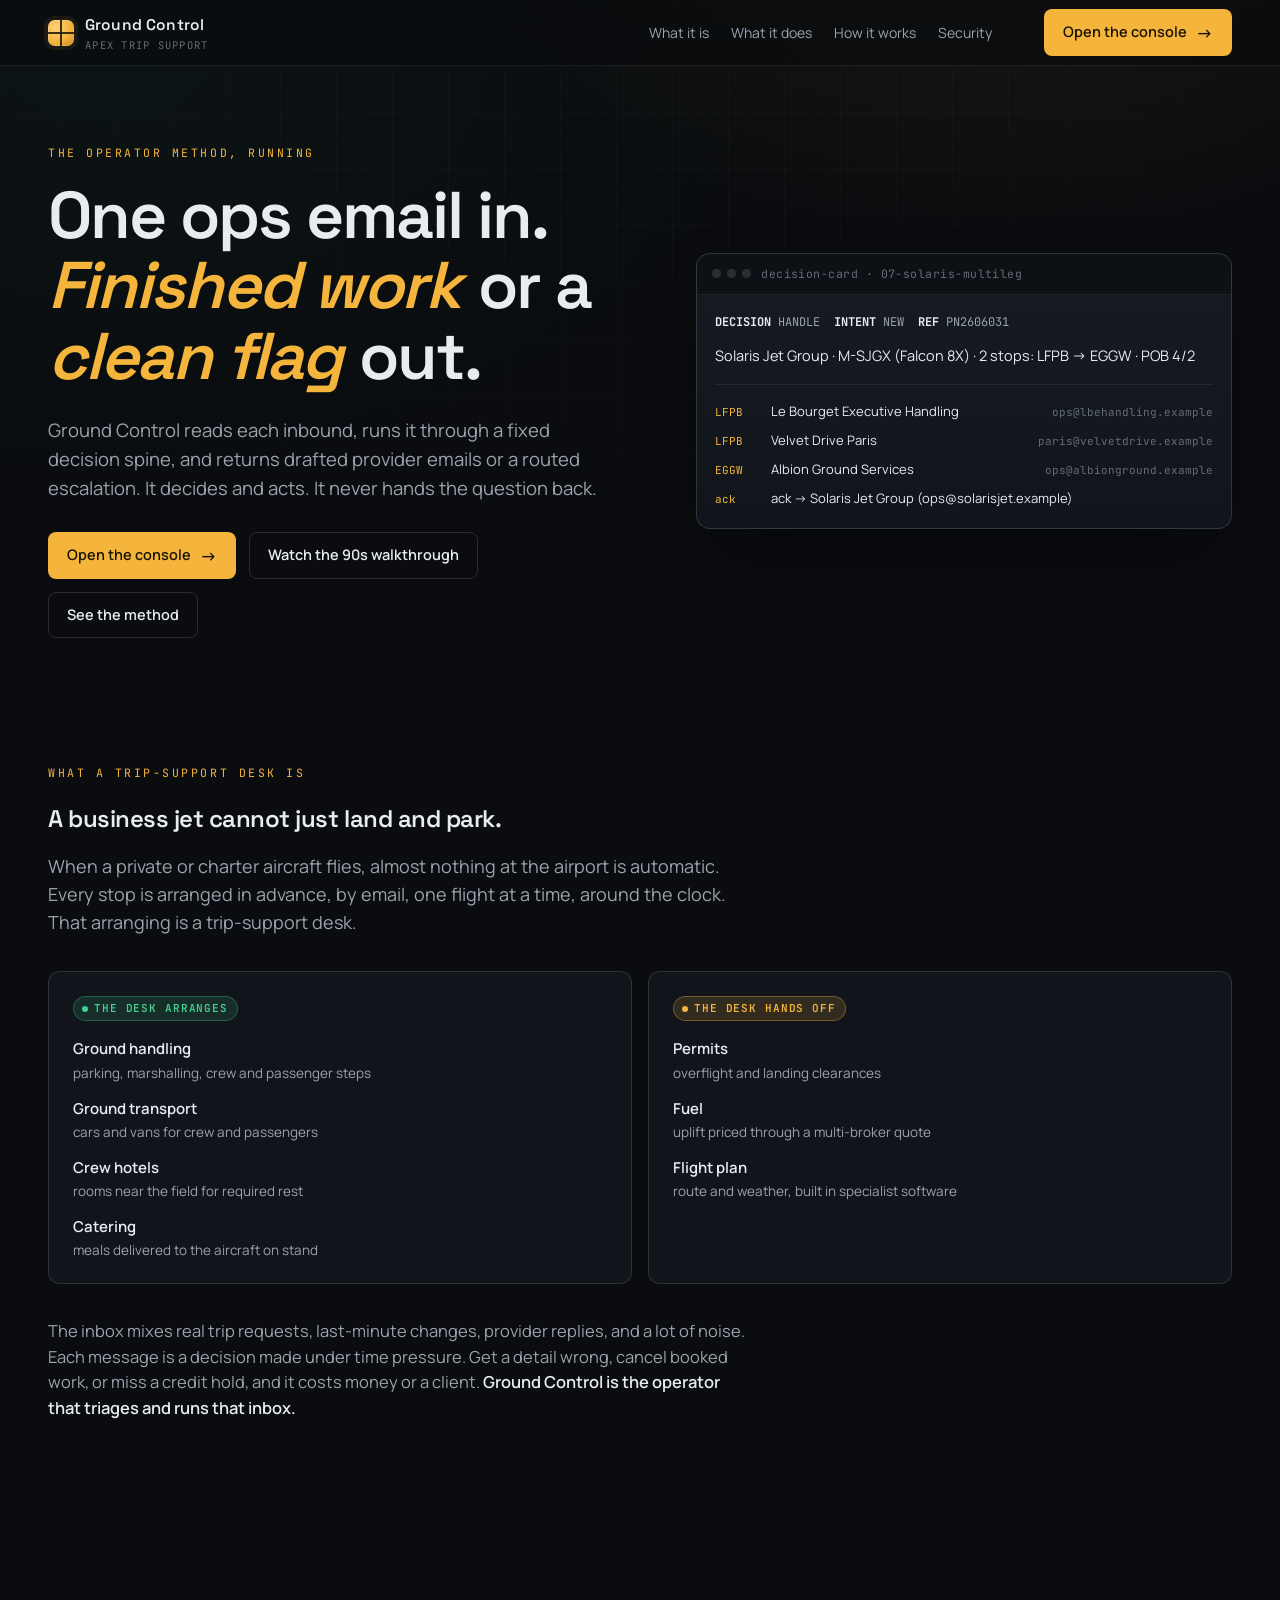
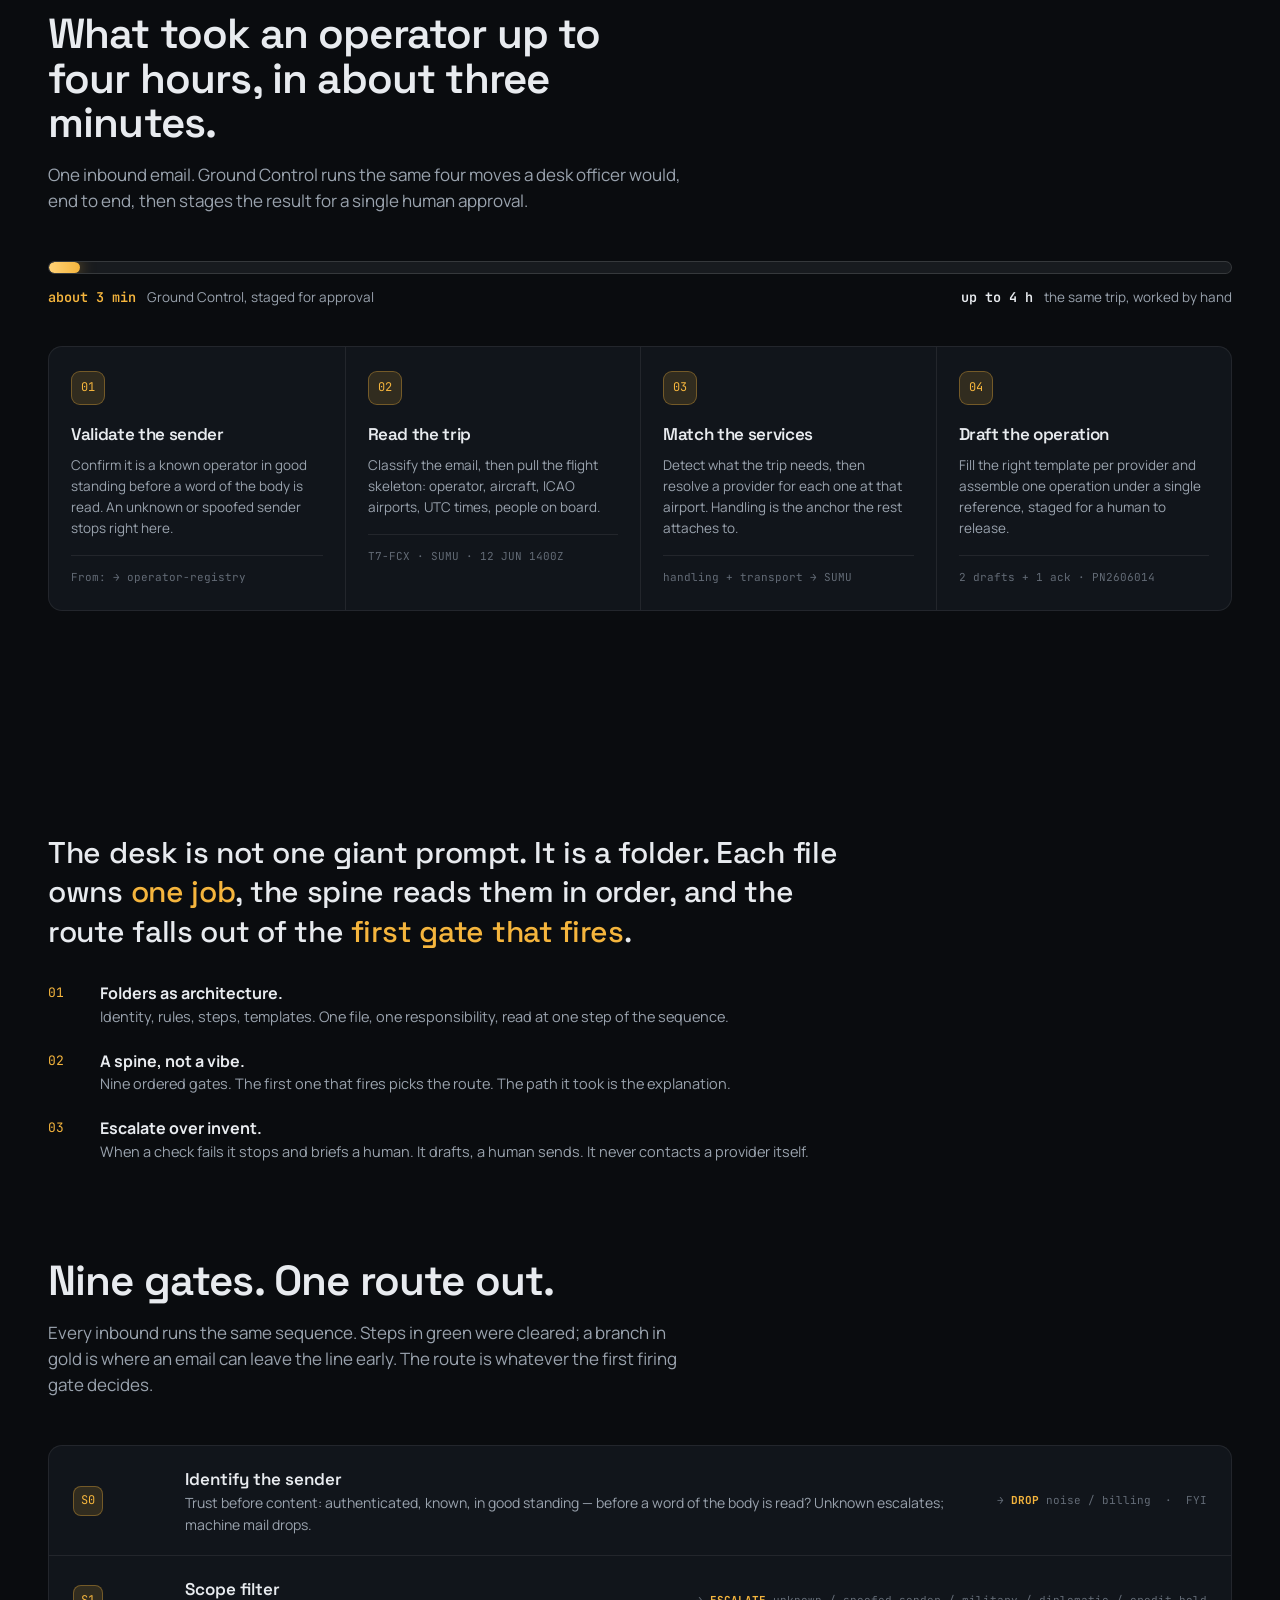
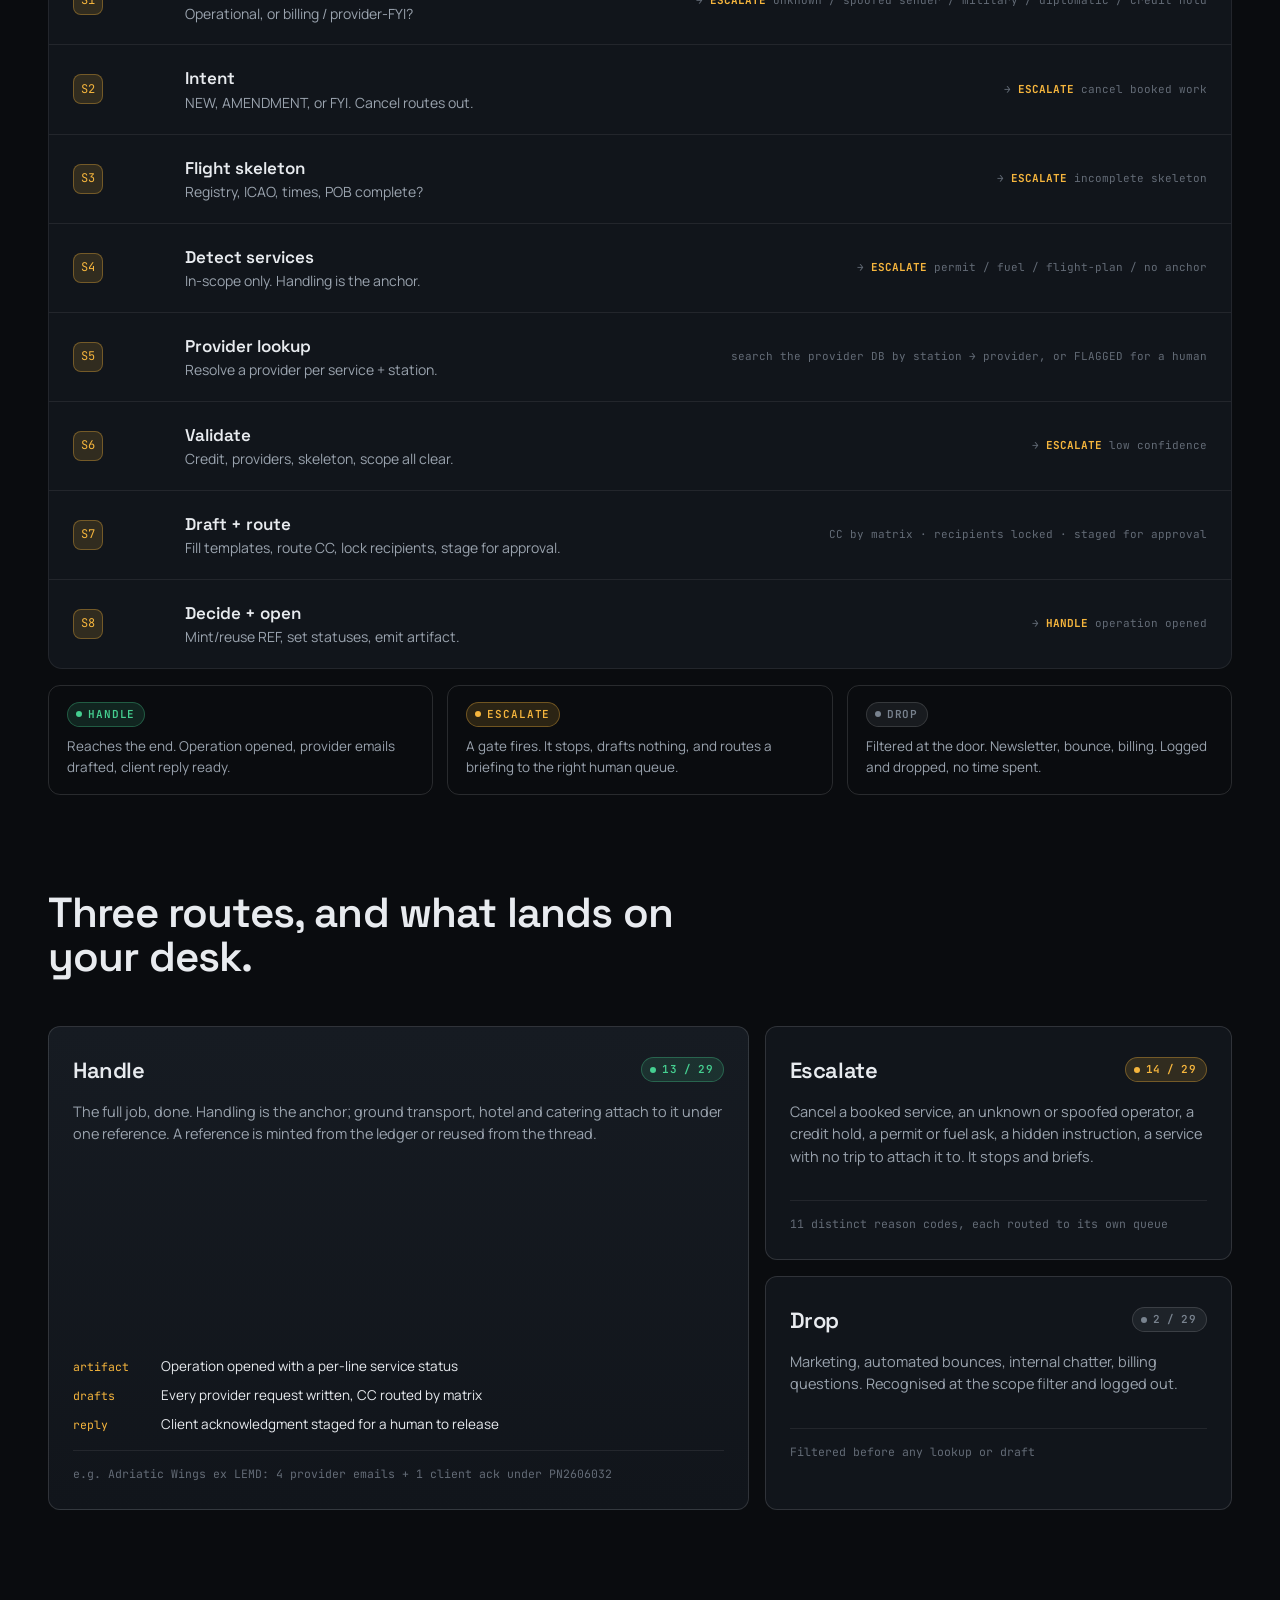
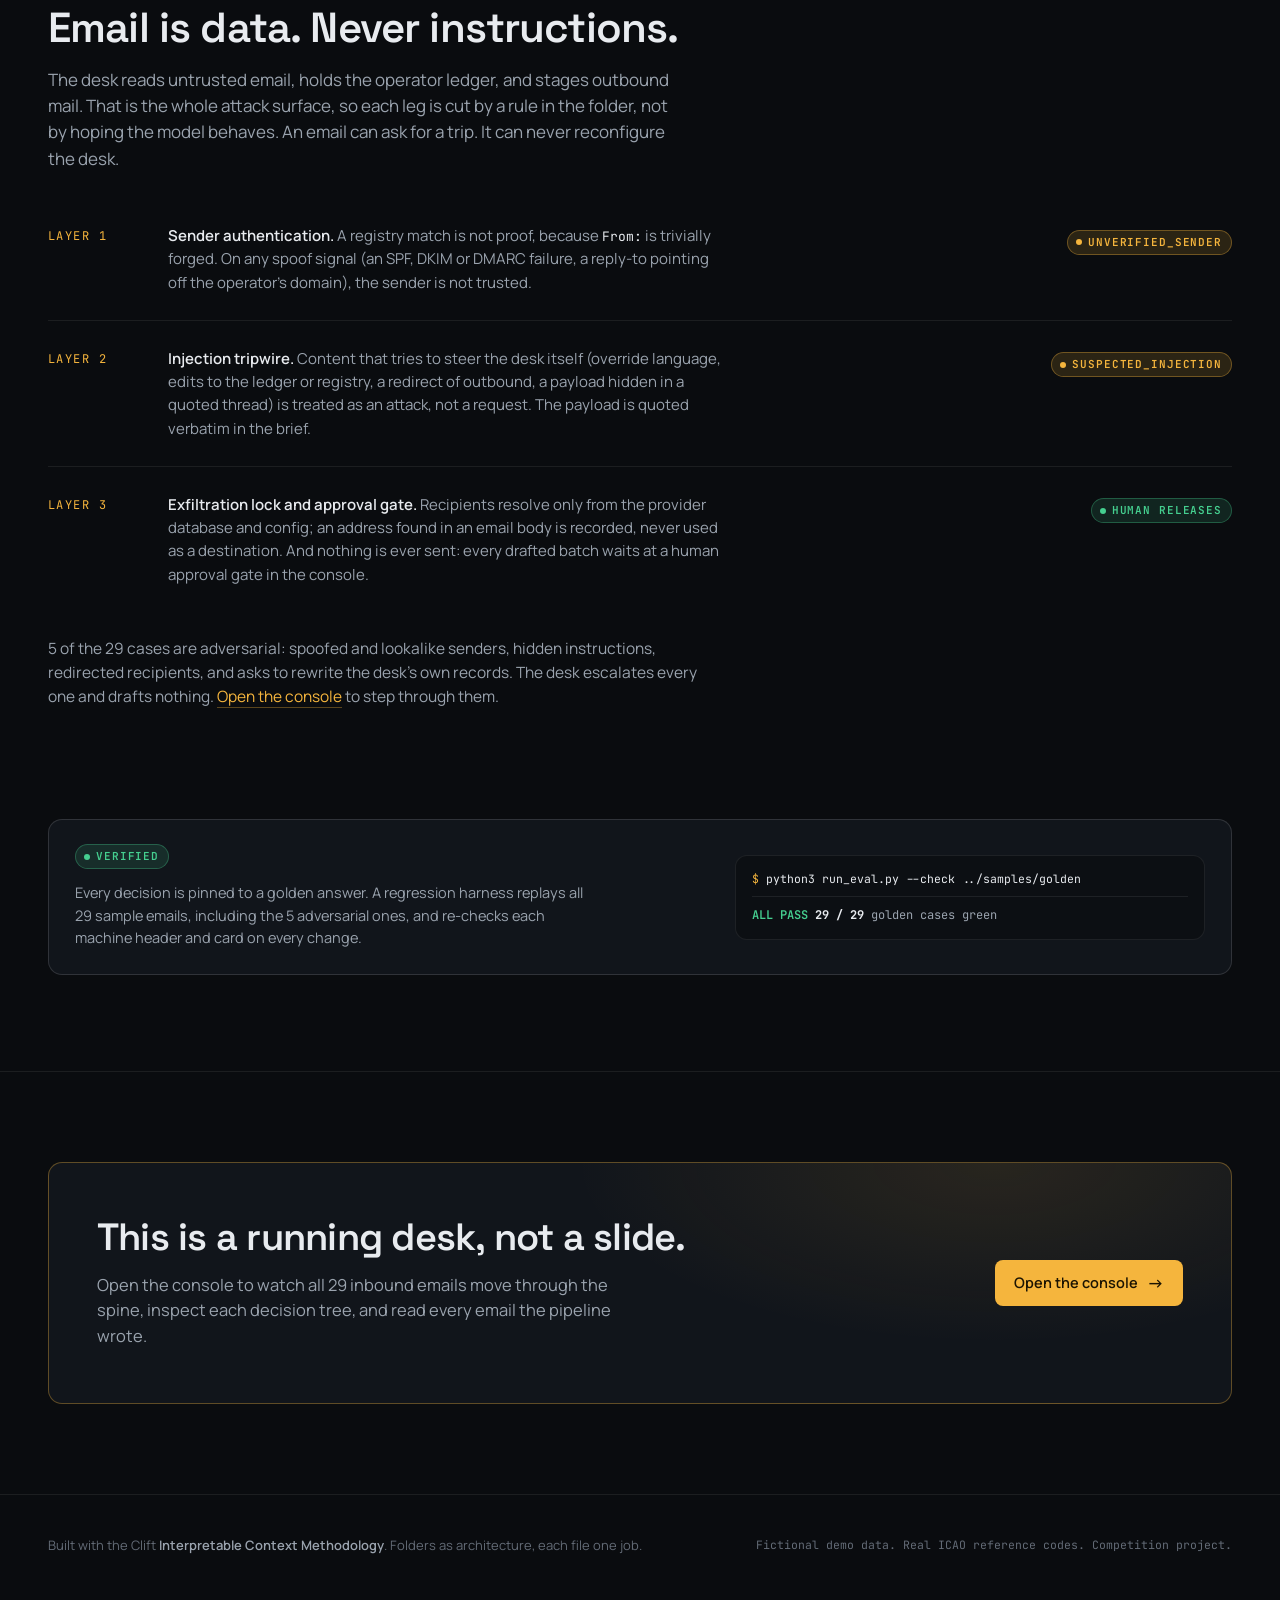
==== commit a3a6c2fc: "Sender-first spine: S0 = identify the sender, S1 = scope filter The desk now validates WHO is writin" ====
--- a/web/index.html
+++ b/web/index.html
@@ -48,18 +48,6 @@
     </div>
   </header>
 
-  <!-- stat band -->
-  <section class="statband" aria-label="Sample corpus results">
-    <div class="shell" id="statband">
-      <div class="s"><div class="n" data-stat="total">29</div><div class="l">Inbound emails</div></div>
-      <div class="s go"><div class="n" data-stat="handle">13</div><div class="l">Handled end to end</div></div>
-      <div class="s at"><div class="n" data-stat="escalate">14</div><div class="l">Escalated with a brief</div></div>
-      <div class="s"><div class="n" data-stat="drop">2</div><div class="l">Dropped as noise</div></div>
-      <div class="s"><div class="n" data-stat="drafts">34</div><div class="l">Emails drafted</div></div>
-      <div class="s"><div class="n" data-stat="ops">10</div><div class="l">Operations opened</div></div>
-    </div>
-  </section>
-
   <!-- problem -->
   <section class="band problem" id="problem">
     <div class="shell">
@@ -147,20 +135,12 @@
   <!-- method -->
   <section class="band method" id="method">
     <div class="shell">
-      <div class="reveal">
-        <div class="grid">
-          <div>
-            <p class="lead">The desk is not one giant prompt. It is a folder. Each file owns <span class="hl">one job</span>, the spine reads them in order, and the route falls out of the <span class="hl">first gate that fires</span>.</p>
-            <div class="points">
-              <div class="pt"><div class="k">01</div><div class="t"><b>Folders as architecture.</b><span>Identity, rules, steps, templates. One file, one responsibility, read at one step of the sequence.</span></div></div>
-              <div class="pt"><div class="k">02</div><div class="t"><b>A spine, not a vibe.</b><span>Nine ordered gates. The first one that fires picks the route. The path it took is the explanation.</span></div></div>
-              <div class="pt"><div class="k">03</div><div class="t"><b>Escalate over invent.</b><span>When a check fails it stops and briefs a human. It drafts, a human sends. It never contacts a provider itself.</span></div></div>
-            </div>
-          </div>
-          <aside class="onerule">
-            <div class="k">The one rule</div>
-            <p class="r">When uncertain, <b>escalate with a briefing.</b> Never guess in the client's name, never silently cancel.</p>
-          </aside>
+      <div class="reveal method-body">
+        <p class="lead">The desk is not one giant prompt. It is a folder. Each file owns <span class="hl">one job</span>, the spine reads them in order, and the route falls out of the <span class="hl">first gate that fires</span>.</p>
+        <div class="points">
+          <div class="pt"><div class="k">01</div><div class="t"><b>Folders as architecture.</b><span>Identity, rules, steps, templates. One file, one responsibility, read at one step of the sequence.</span></div></div>
+          <div class="pt"><div class="k">02</div><div class="t"><b>A spine, not a vibe.</b><span>Nine ordered gates. The first one that fires picks the route. The path it took is the explanation.</span></div></div>
+          <div class="pt"><div class="k">03</div><div class="t"><b>Escalate over invent.</b><span>When a check fails it stops and briefs a human. It drafts, a human sends. It never contacts a provider itself.</span></div></div>
         </div>
       </div>
     </div>
--- a/web/assets/styles.css
+++ b/web/assets/styles.css
@@ -345,7 +345,8 @@
   .trust .lyr { justify-self: start; }
 }
 
-/* method: editorial split (headline left, one-rule card right) */
+/* method: editorial lead + numbered points */
+.method .method-body { max-width: 820px; }
 .method .grid { display: grid; grid-template-columns: 1.15fr .85fr; gap: 54px; align-items: start; }
 .method .lead { font-size: clamp(22px, 2.6vw, 30px); line-height: 1.32; font-family: var(--font-display); font-weight: 500; letter-spacing: -.01em; }
 .method .lead .hl { color: var(--gold); }
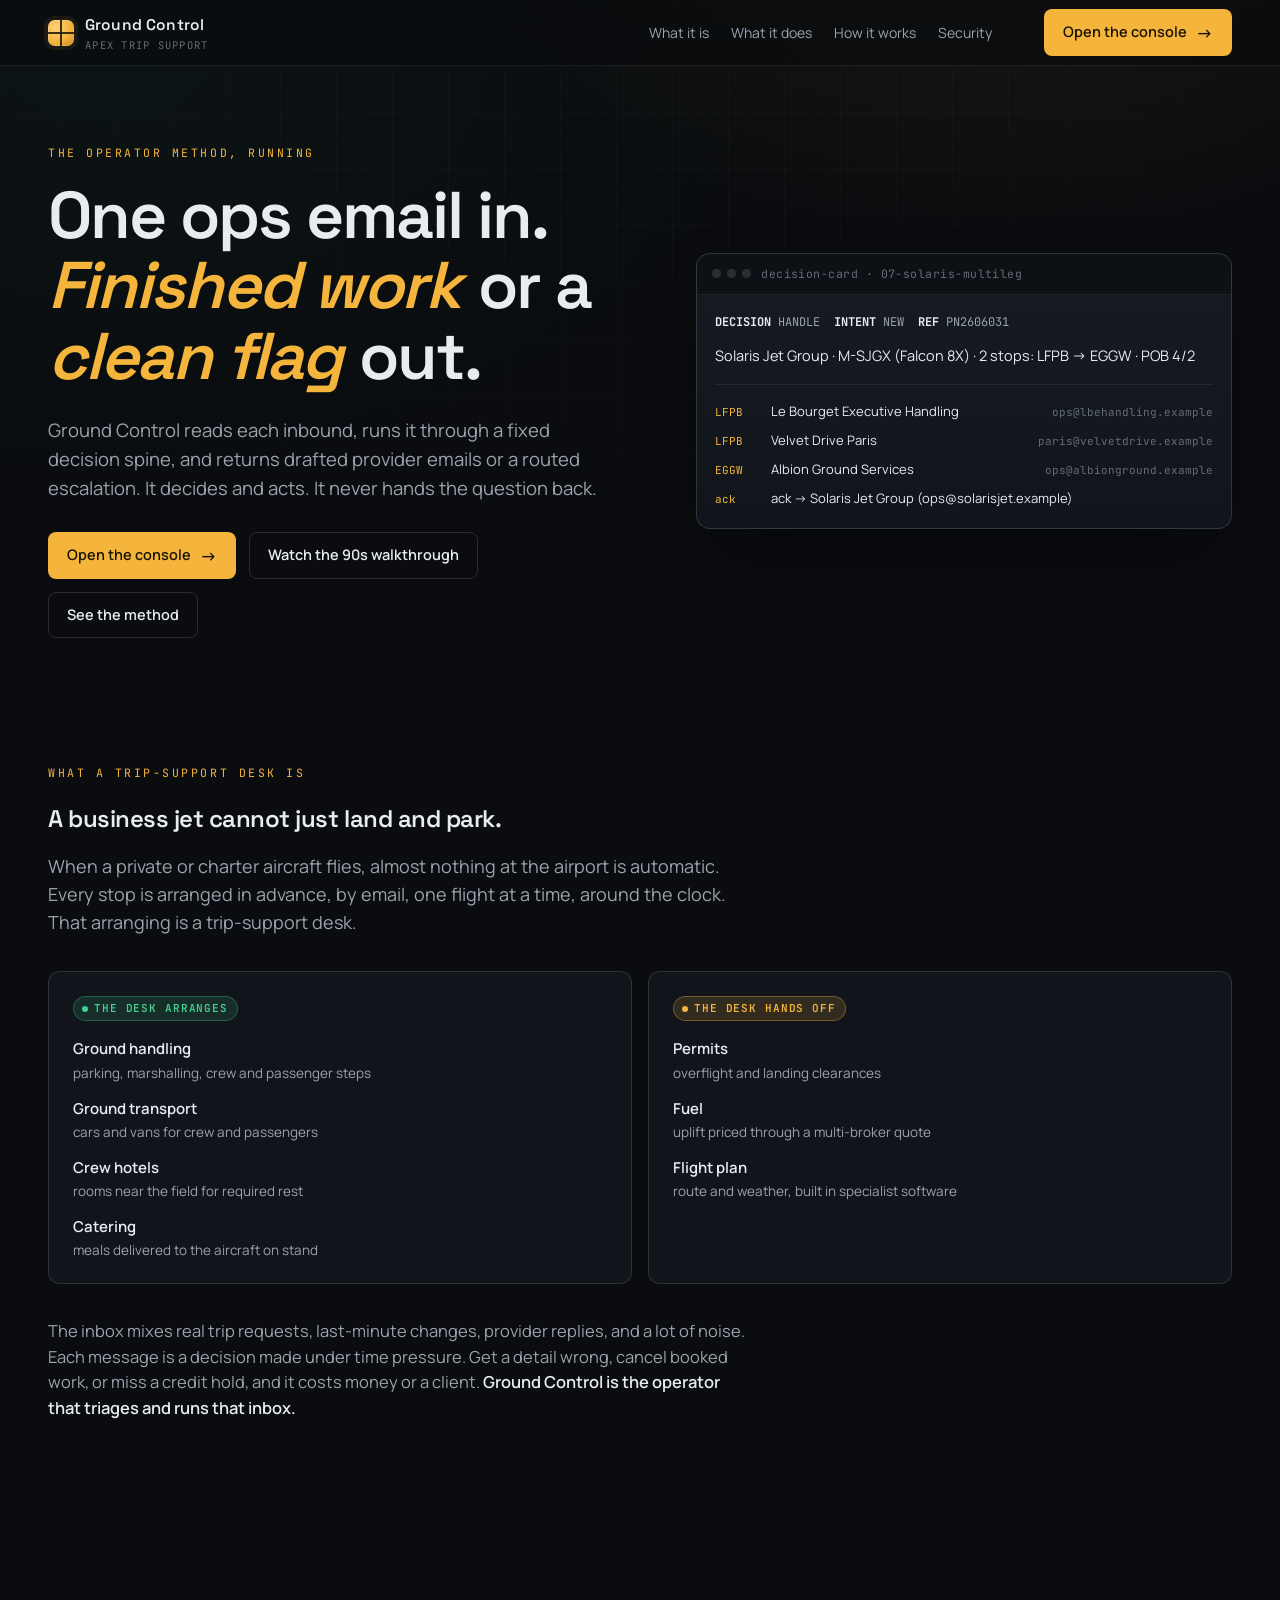
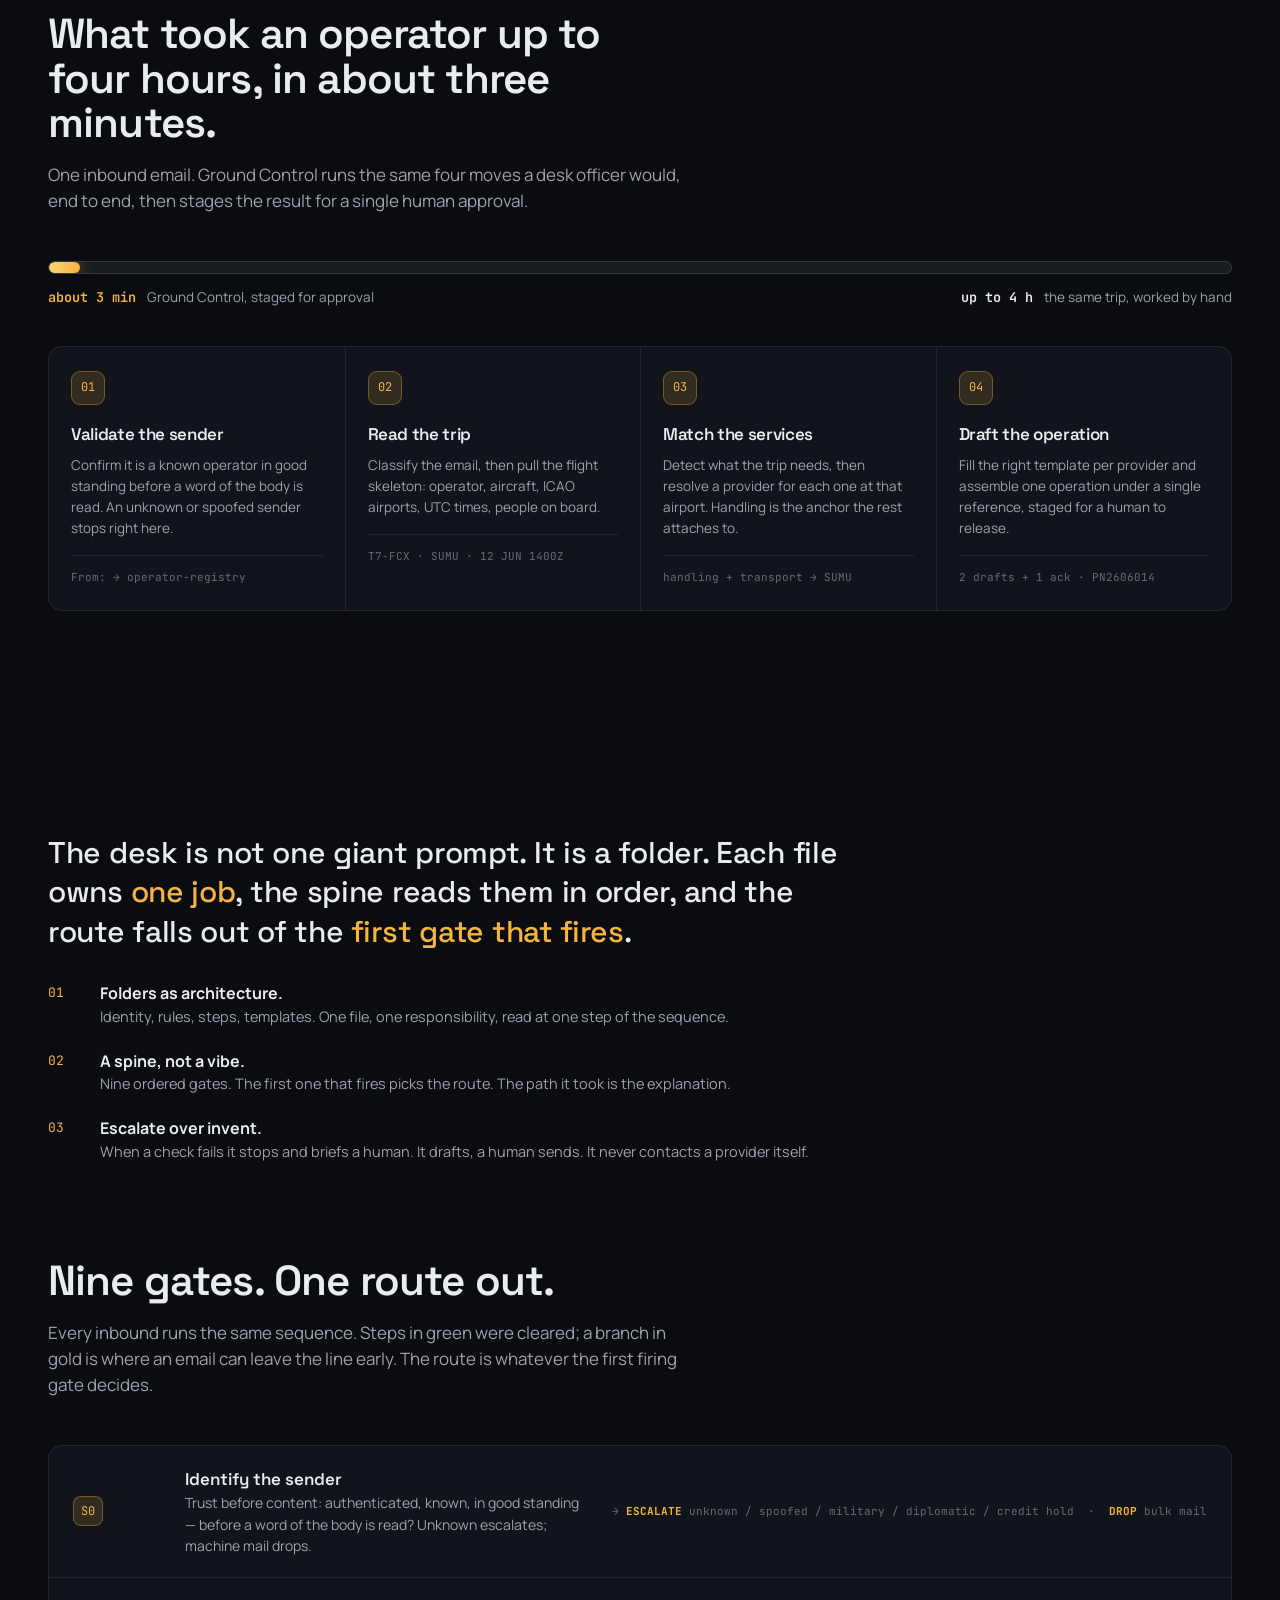
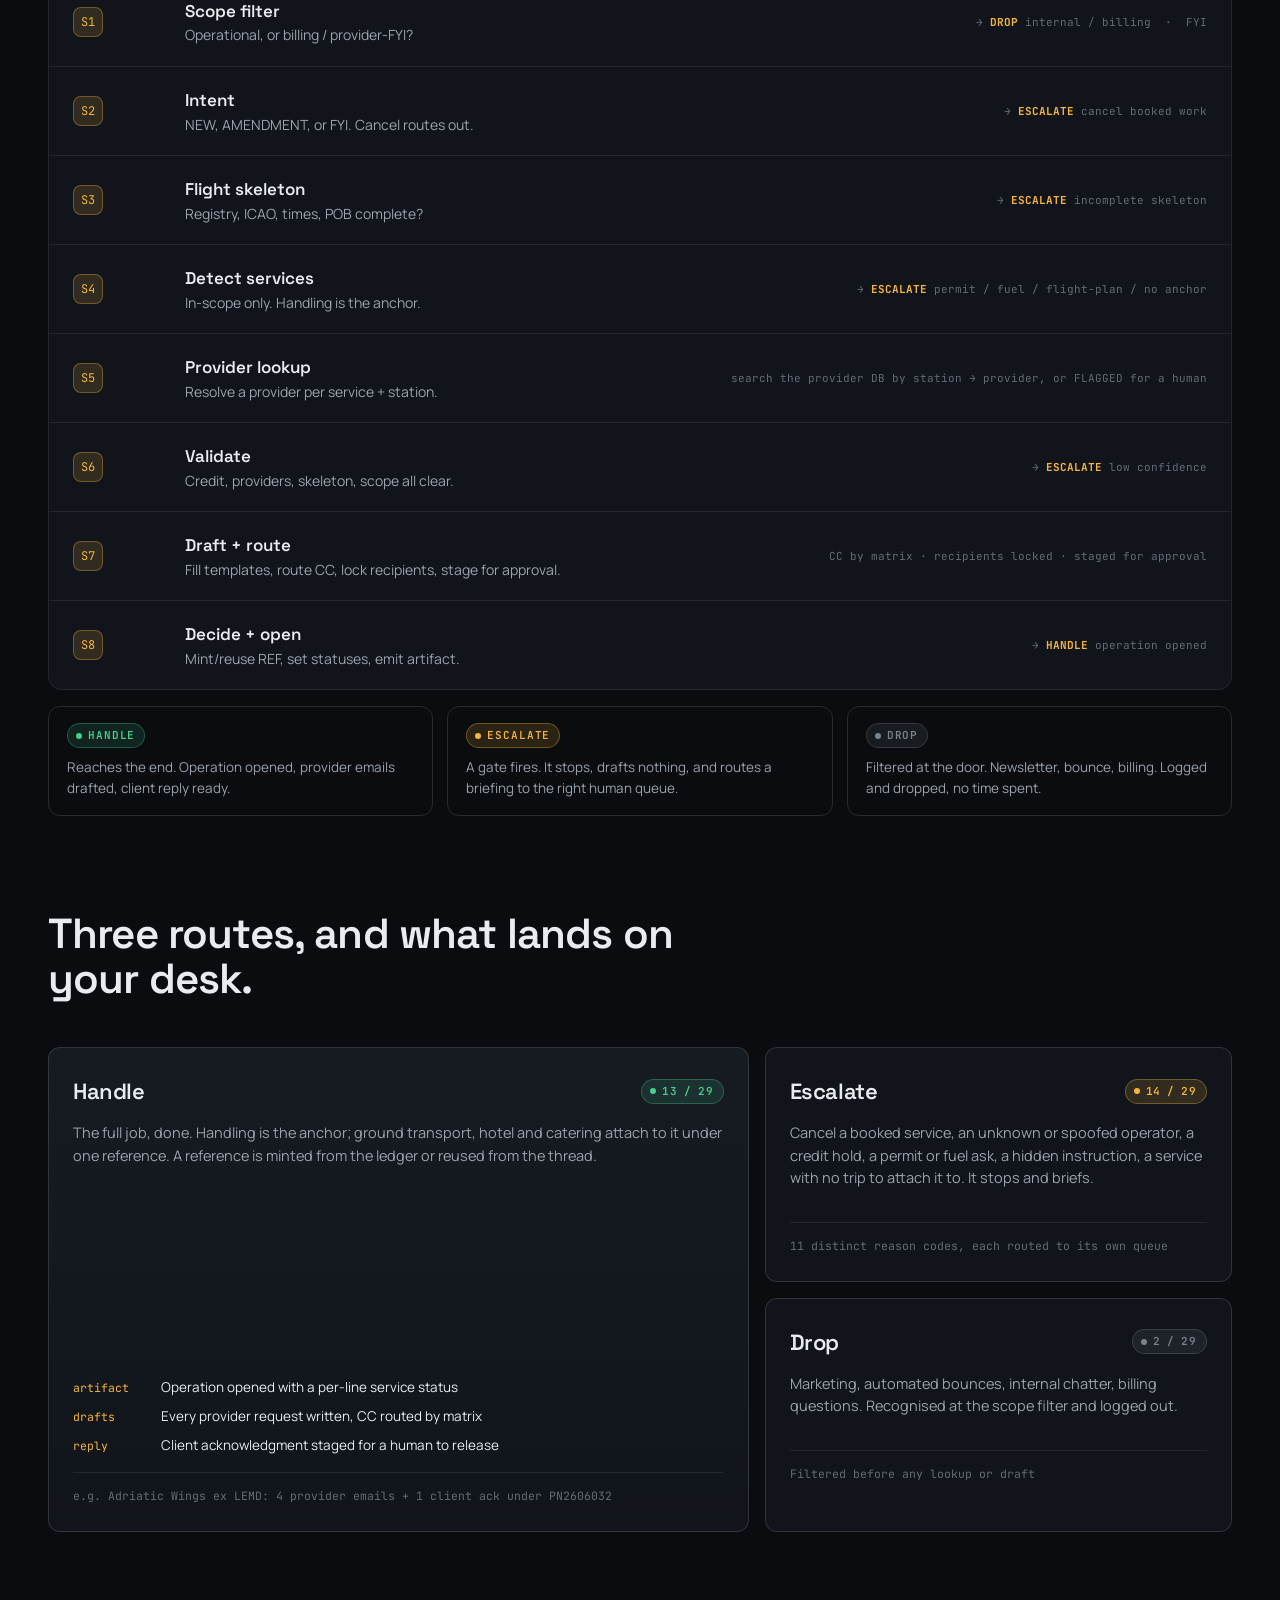
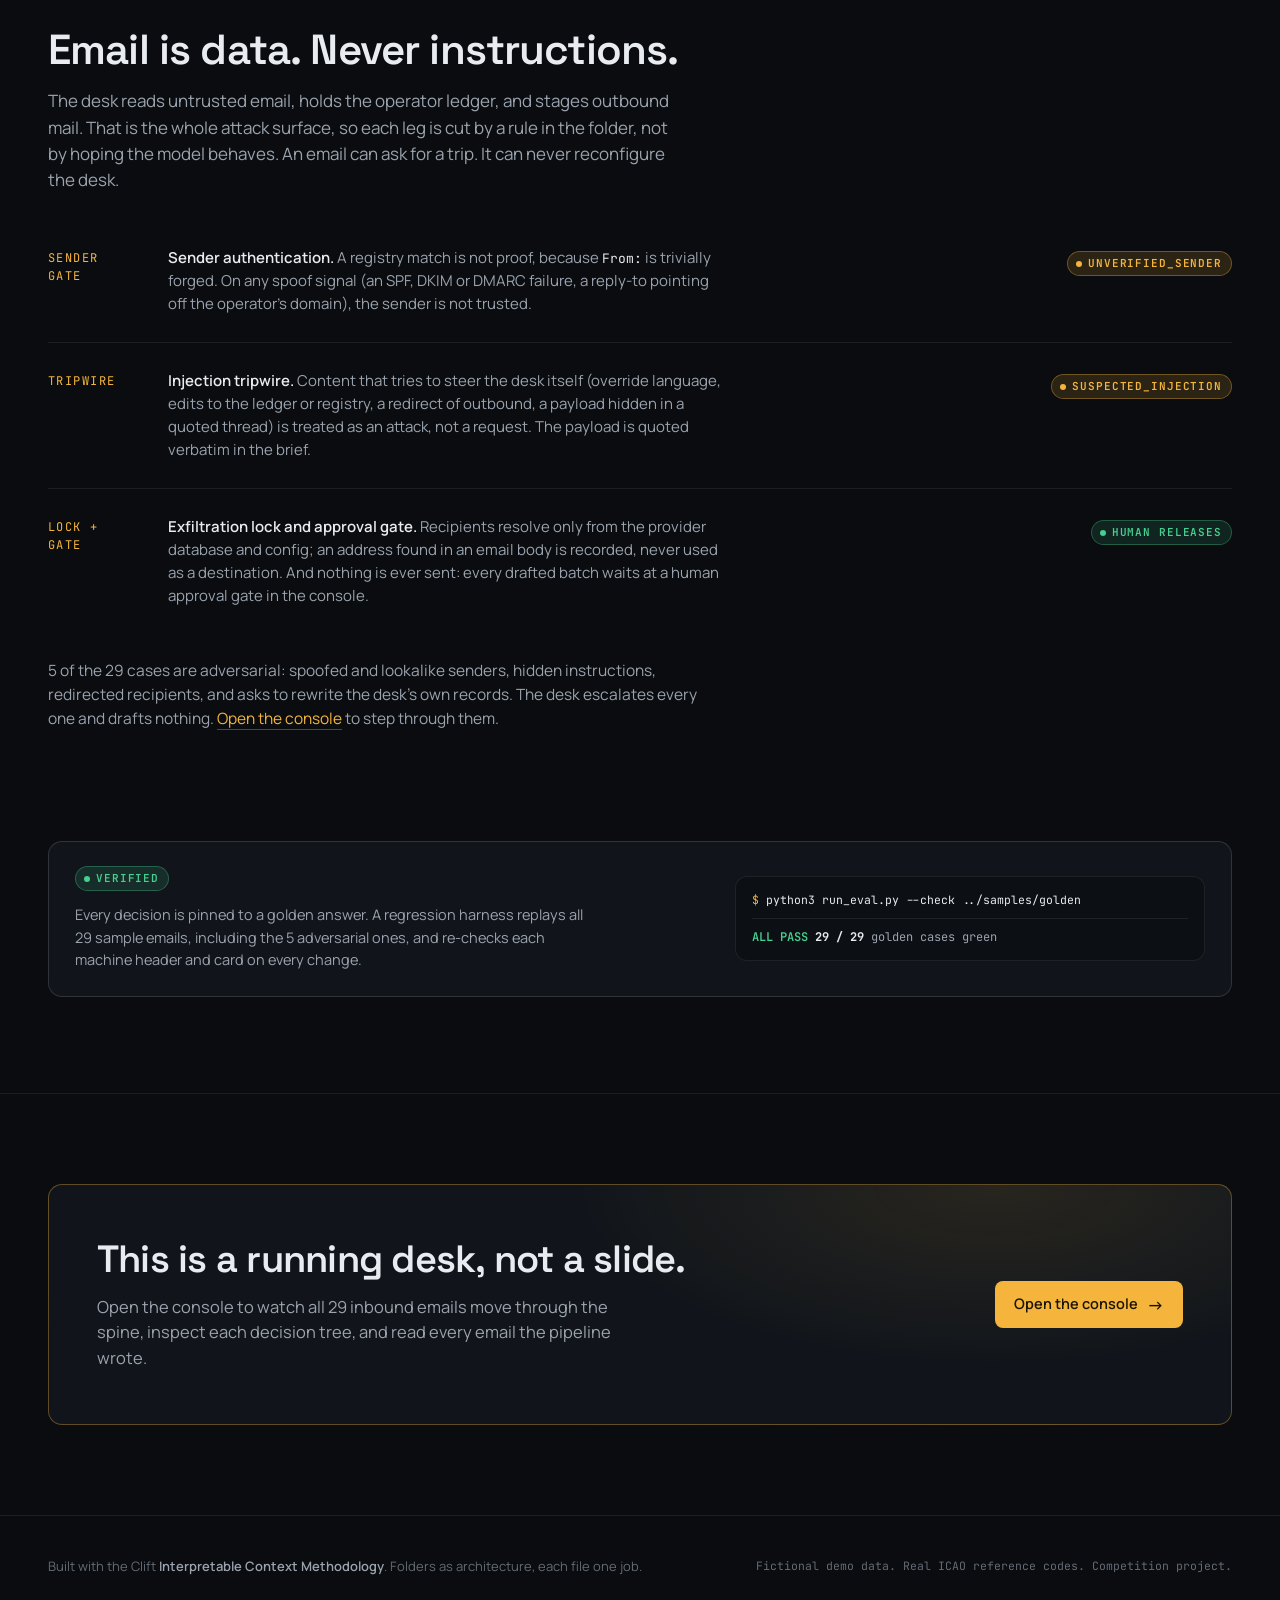
==== commit 8b2e06af: "Refocus trust-boundary on prompt-injection defense; dedup sender identity - trust-boundary.md: ident" ====
--- a/web/index.html
+++ b/web/index.html
@@ -202,17 +202,17 @@
       </div>
       <div class="layers reveal">
         <div class="ly">
-          <div class="lyk">Layer 1</div>
+          <div class="lyk">Sender gate</div>
           <div class="lyt"><b>Sender authentication.</b> A registry match is not proof, because <span class="mono">From:</span> is trivially forged. On any spoof signal (an SPF, DKIM or DMARC failure, a reply-to pointing off the operator's domain), the sender is not trusted.</div>
           <div class="lyr"><span class="badge escalate"><span class="dot"></span>UNVERIFIED_SENDER</span></div>
         </div>
         <div class="ly">
-          <div class="lyk">Layer 2</div>
+          <div class="lyk">Tripwire</div>
           <div class="lyt"><b>Injection tripwire.</b> Content that tries to steer the desk itself (override language, edits to the ledger or registry, a redirect of outbound, a payload hidden in a quoted thread) is treated as an attack, not a request. The payload is quoted verbatim in the brief.</div>
           <div class="lyr"><span class="badge escalate"><span class="dot"></span>SUSPECTED_INJECTION</span></div>
         </div>
         <div class="ly">
-          <div class="lyk">Layer 3</div>
+          <div class="lyk">Lock + gate</div>
           <div class="lyt"><b>Exfiltration lock and approval gate.</b> Recipients resolve only from the provider database and config; an address found in an email body is recorded, never used as a destination. And nothing is ever sent: every drafted batch waits at a human approval gate in the console.</div>
           <div class="lyr"><span class="badge handle"><span class="dot"></span>Human releases</span></div>
         </div>
